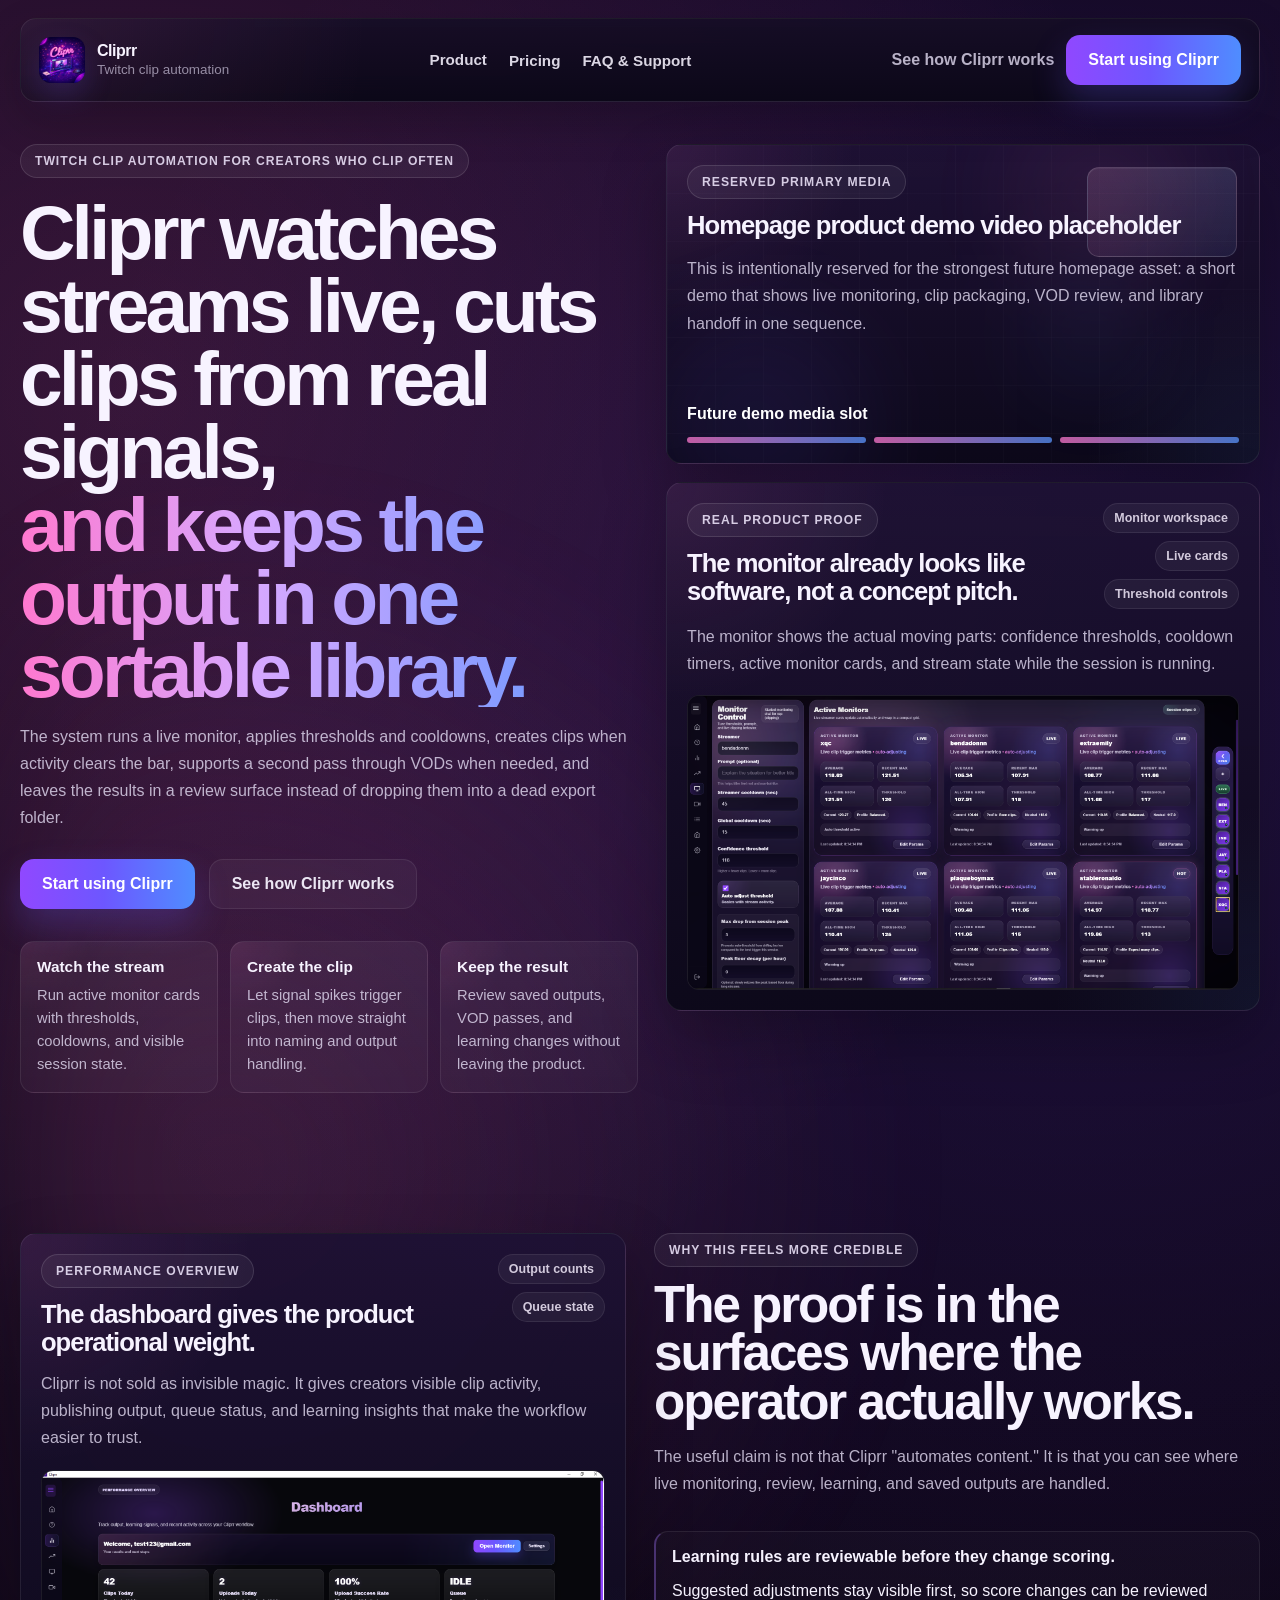
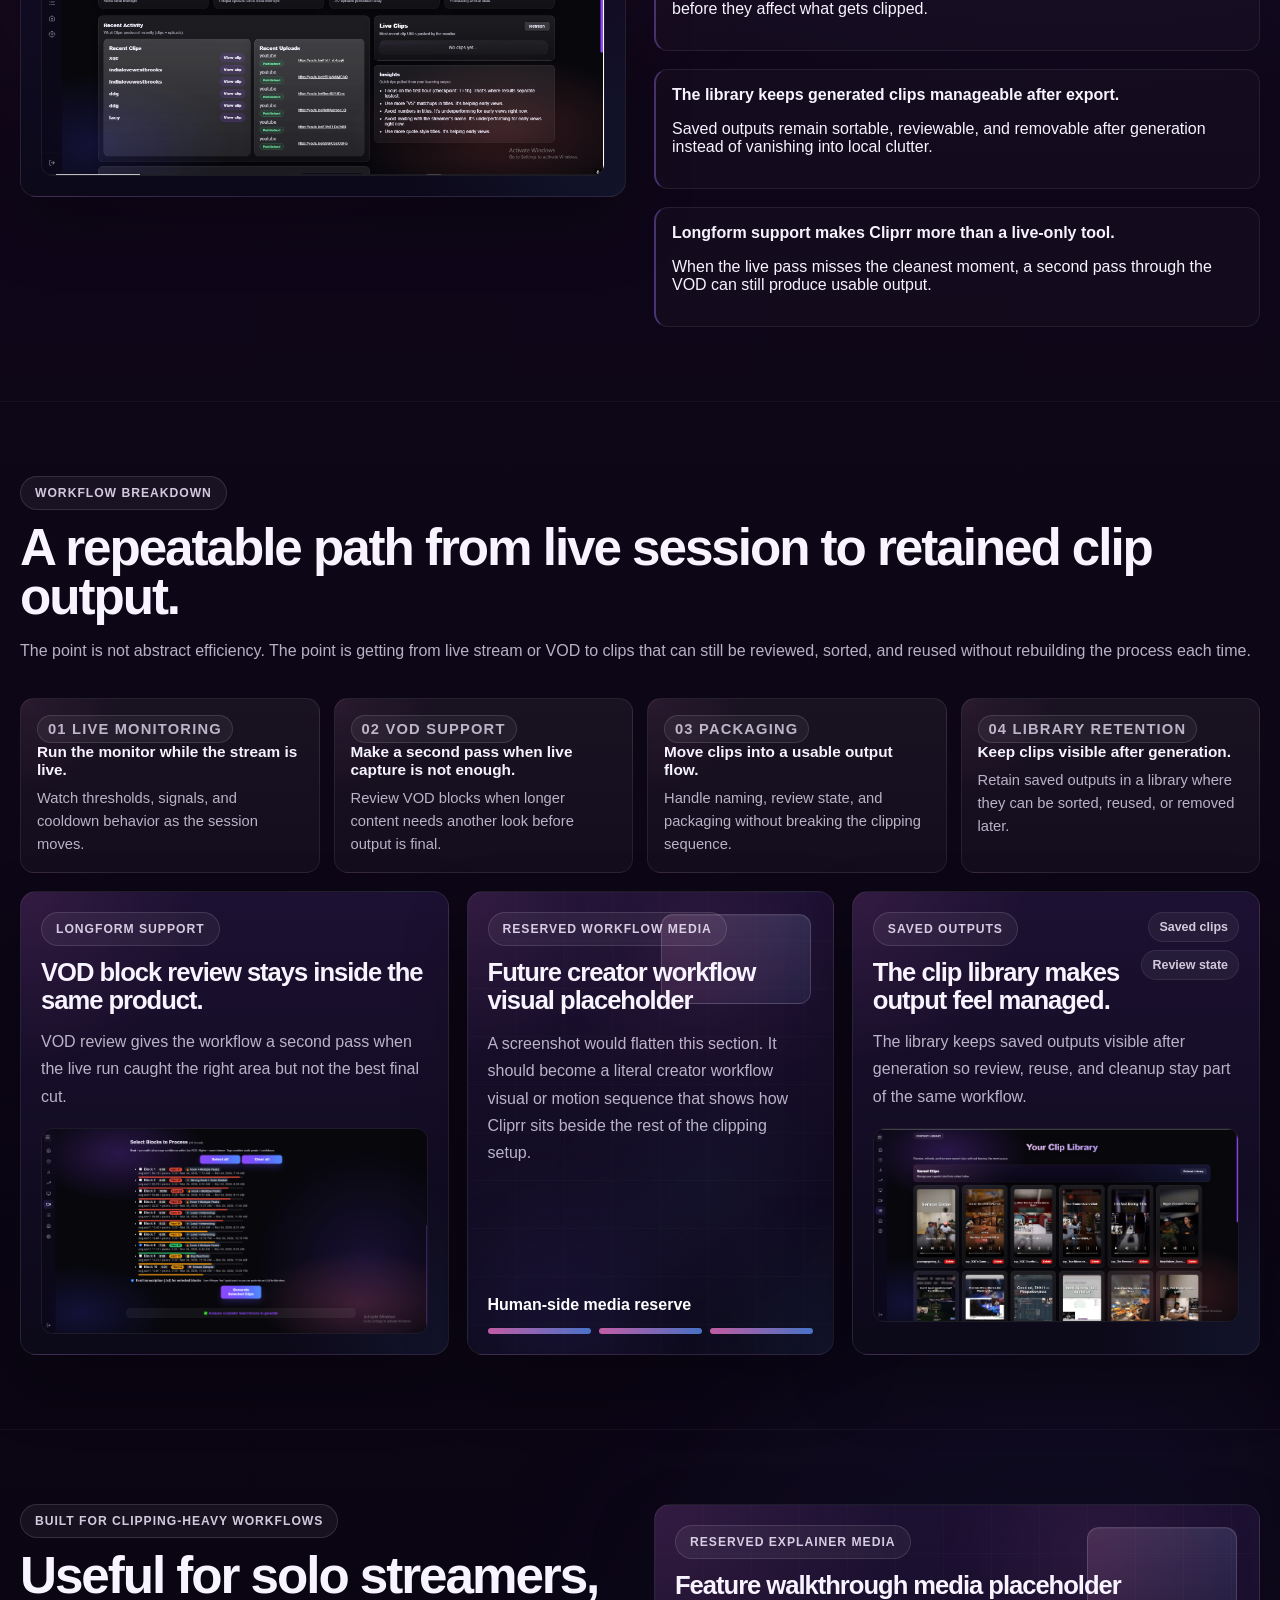
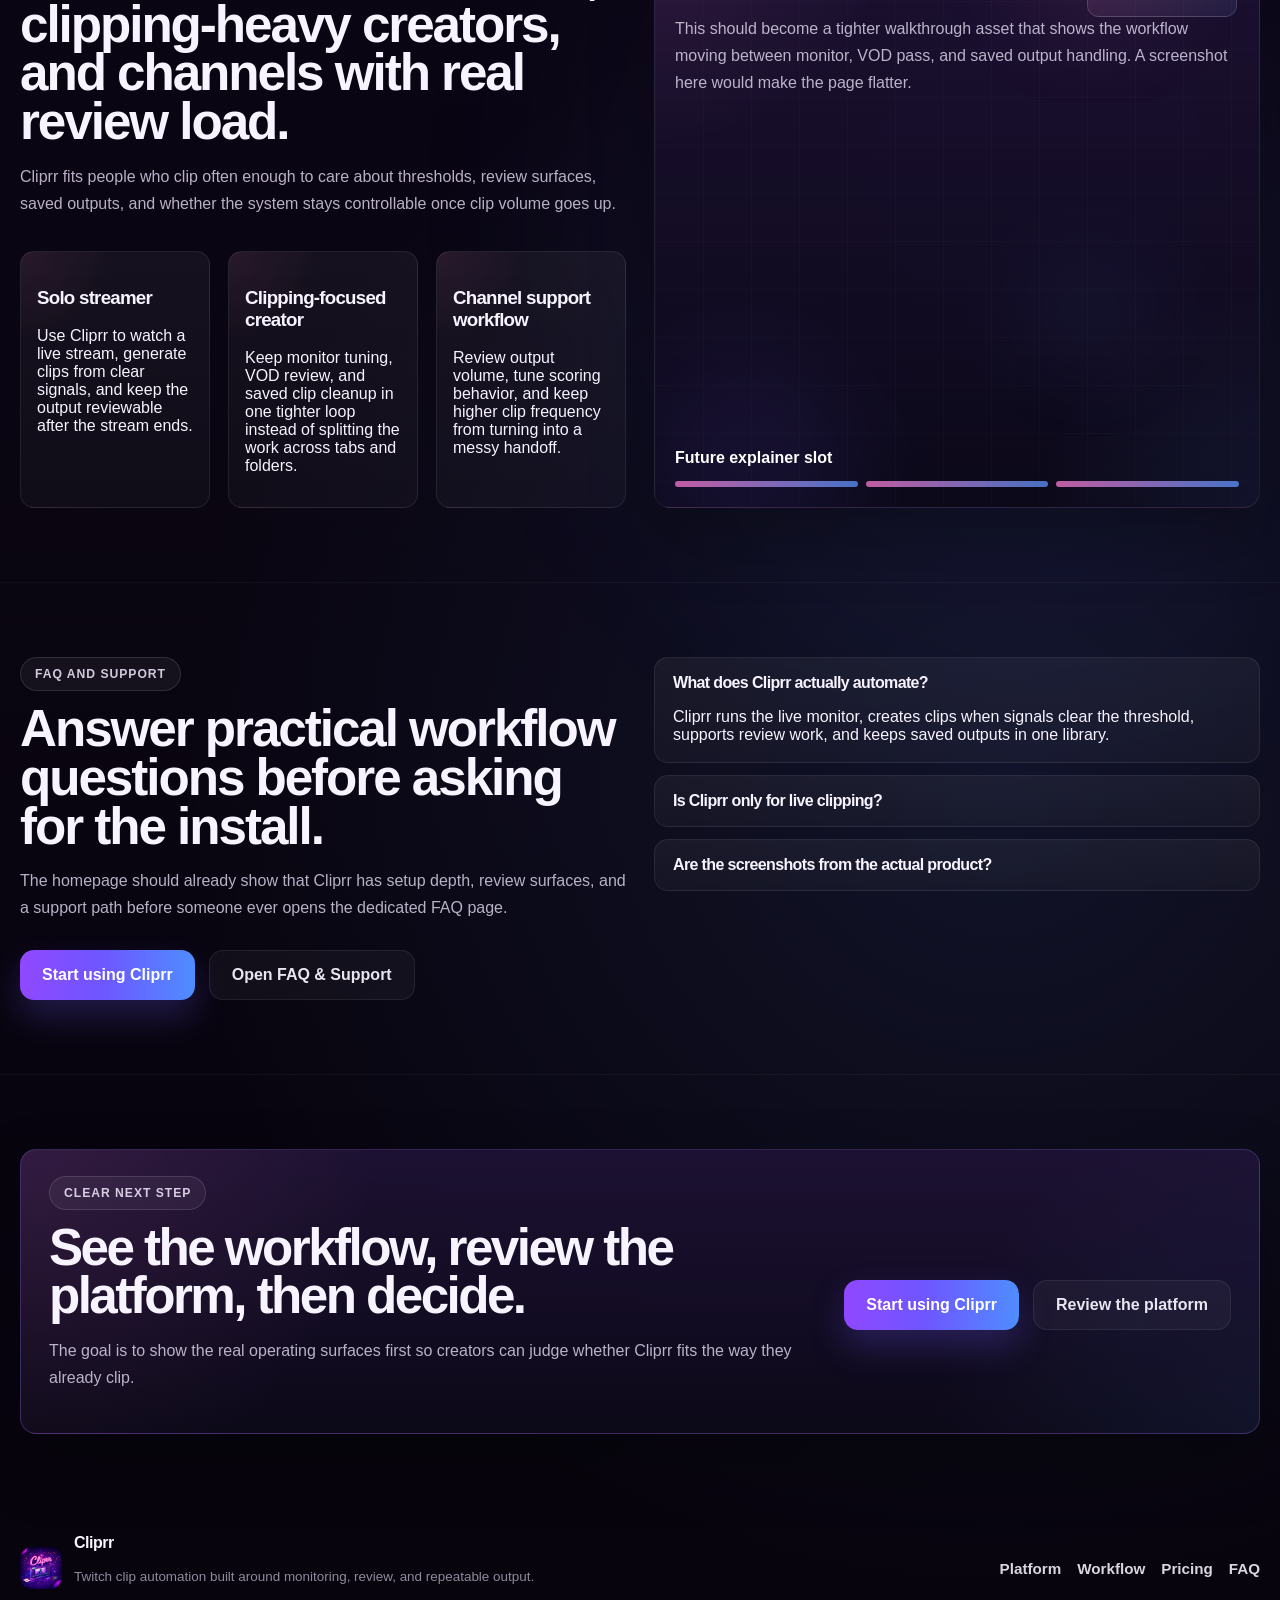
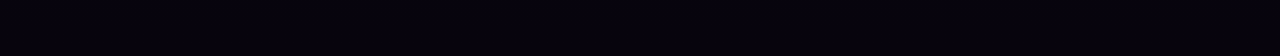
==== index.html @ 5c2ff64c "first commit" ====
<!DOCTYPE html>
<html lang="en">
  <head>
    <meta charset="UTF-8" />
    <meta name="viewport" content="width=device-width, initial-scale=1.0" />
    <meta
      name="description"
      content="Cliprr helps Twitch creators monitor streams, review VODs, package clips faster, and keep output organized from stream to publishable content."
    />
    <title>Cliprr Website | Twitch Clip Automation</title>
    <link rel="stylesheet" href="./assets/styles/site.css" />
  </head>
  <body data-page="home">
    <div class="site-shell">
      <header class="topbar">
        <div class="container topbar-shell">
          <a class="brand-lockup" href="./index.html">
            <img src="./assets/brand/app-icon.jpg" alt="Cliprr icon" />
            <div class="brand-copy">
              <strong>Cliprr</strong>
              <span>Twitch clip automation</span>
            </div>
          </a>

          <nav class="nav-row" aria-label="Primary">
            <div class="nav-group">
              <button class="nav-toggle" type="button">Product</button>
              <div class="nav-menu">
                <a href="./platform.html" data-page-link="platform">Platform</a>
                <a href="./workflow.html" data-page-link="workflow">Workflow</a>
              </div>
            </div>
            <a class="nav-link" href="./pricing.html" data-page-link="pricing">Pricing</a>
            <a class="nav-link" href="./faq.html" data-page-link="faq">FAQ &amp; Support</a>
          </nav>

          <div class="topbar-actions">
            <a class="text-link" href="./workflow.html">See how Cliprr works</a>
            <a class="button" href="./pricing.html">Start using Cliprr</a>
            <button class="mobile-toggle" type="button" data-mobile-toggle aria-expanded="false" aria-label="Open navigation">
              <span></span>
              <span></span>
              <span></span>
            </button>
          </div>
        </div>
        <div class="container mobile-panel" data-mobile-panel>
          <nav aria-label="Mobile">
            <a href="./index.html" data-page-link="home">Home</a>
            <a href="./platform.html" data-page-link="platform">Platform</a>
            <a href="./workflow.html" data-page-link="workflow">Workflow</a>
            <a href="./pricing.html" data-page-link="pricing">Pricing</a>
            <a href="./faq.html" data-page-link="faq">FAQ &amp; Support</a>
          </nav>
        </div>
      </header>

      <main>
        <section class="page-hero">
          <div class="container hero-grid">
            <div class="hero-copy">
              <span class="eyebrow">Twitch clip automation for creators who clip often</span>
              <h1>
                Cliprr watches streams live, cuts clips from real signals,
                <span class="gradient-line">and keeps the output in one sortable library.</span>
              </h1>
              <p>
                The system runs a live monitor, applies thresholds and cooldowns, creates clips when activity clears
                the bar, supports a second pass through VODs when needed, and leaves the results in a review surface
                instead of dropping them into a dead export folder.
              </p>
              <div class="action-row">
                <a class="button" href="./pricing.html">Start using Cliprr</a>
                <a class="button-secondary" href="./workflow.html">See how Cliprr works</a>
              </div>
              <div class="hero-proof">
                <article>
                  <strong>Watch the stream</strong>
                  <span>Run active monitor cards with thresholds, cooldowns, and visible session state.</span>
                </article>
                <article>
                  <strong>Create the clip</strong>
                  <span>Let signal spikes trigger clips, then move straight into naming and output handling.</span>
                </article>
                <article>
                  <strong>Keep the result</strong>
                  <span>Review saved outputs, VOD passes, and learning changes without leaving the product.</span>
                </article>
              </div>
            </div>

            <div class="hero-media-stack">
              <section class="placeholder-panel">
                <div class="placeholder-grid" aria-hidden="true">
                  <span></span>
                  <span></span>
                  <span></span>
                </div>
                <div class="placeholder-copy">
                  <span class="panel-eyebrow">Reserved primary media</span>
                  <h3>Homepage product demo video placeholder</h3>
                  <p>
                    This is intentionally reserved for the strongest future homepage asset: a short demo that shows
                    live monitoring, clip packaging, VOD review, and library handoff in one sequence.
                  </p>
                </div>
                <div class="placeholder-footer">
                  <span class="placeholder-label">Future demo media slot</span>
                  <div class="placeholder-bars">
                    <span></span>
                    <span></span>
                    <span></span>
                  </div>
                </div>
              </section>

              <section class="panel">
                <div class="panel-header">
                  <div>
                    <span class="panel-eyebrow">Real product proof</span>
                    <h3>The monitor already looks like software, not a concept pitch.</h3>
                  </div>
                  <div class="chip-row">
                    <span class="chip">Monitor workspace</span>
                    <span class="chip">Live cards</span>
                    <span class="chip">Threshold controls</span>
                  </div>
                </div>
                <p class="panel-copy">
                  The monitor shows the actual moving parts: confidence thresholds, cooldown timers, active monitor
                  cards, and stream state while the session is running.
                </p>
                <div class="screenshot-frame">
                  <img src="./Screenshots/ShortMonitor.PNG" alt="Cliprr short monitor workspace" />
                </div>
              </section>
            </div>
          </div>
        </section>

        <section class="section">
          <div class="container proof-grid">
            <section class="panel">
              <div class="panel-header">
                <div>
                  <span class="panel-eyebrow">Performance overview</span>
                  <h3>The dashboard gives the product operational weight.</h3>
                </div>
                <div class="chip-row">
                  <span class="chip">Output counts</span>
                  <span class="chip">Queue state</span>
                </div>
              </div>
              <p class="panel-copy">
                Cliprr is not sold as invisible magic. It gives creators visible clip activity, publishing output,
                queue status, and learning insights that make the workflow easier to trust.
              </p>
              <div class="screenshot-frame">
                <img src="./Screenshots/user-dashboard.PNG" alt="Cliprr dashboard" />
              </div>
            </section>

            <div class="proof-stack">
              <div class="section-lead">
                <span class="eyebrow">Why this feels more credible</span>
                <h2>The proof is in the surfaces where the operator actually works.</h2>
                <p>
                  The useful claim is not that Cliprr "automates content." It is that you can see where live
                  monitoring, review, learning, and saved outputs are handled.
                </p>
              </div>
              <article class="proof-note">
                <strong>Learning rules are reviewable before they change scoring.</strong>
                <p>Suggested adjustments stay visible first, so score changes can be reviewed before they affect what gets clipped.</p>
              </article>
              <article class="proof-note">
                <strong>The library keeps generated clips manageable after export.</strong>
                <p>Saved outputs remain sortable, reviewable, and removable after generation instead of vanishing into local clutter.</p>
              </article>
              <article class="proof-note">
                <strong>Longform support makes Cliprr more than a live-only tool.</strong>
                <p>When the live pass misses the cleanest moment, a second pass through the VOD can still produce usable output.</p>
              </article>
            </div>
          </div>
        </section>

        <section class="section">
          <div class="container workflow-board">
            <div class="section-lead">
              <span class="eyebrow">Workflow breakdown</span>
                <h2>A repeatable path from live session to retained clip output.</h2>
              <p>
                The point is not abstract efficiency. The point is getting from live stream or VOD to clips that can
                still be reviewed, sorted, and reused without rebuilding the process each time.
              </p>
            </div>
            <div class="steps-grid">
              <article class="step-card">
                <span class="micro-label">01 Live monitoring</span>
                <strong>Run the monitor while the stream is live.</strong>
                <span>Watch thresholds, signals, and cooldown behavior as the session moves.</span>
              </article>
              <article class="step-card">
                <span class="micro-label">02 VOD support</span>
                <strong>Make a second pass when live capture is not enough.</strong>
                <span>Review VOD blocks when longer content needs another look before output is final.</span>
              </article>
              <article class="step-card">
                <span class="micro-label">03 Packaging</span>
                <strong>Move clips into a usable output flow.</strong>
                <span>Handle naming, review state, and packaging without breaking the clipping sequence.</span>
              </article>
              <article class="step-card">
                <span class="micro-label">04 Library retention</span>
                <strong>Keep clips visible after generation.</strong>
                <span>Retain saved outputs in a library where they can be sorted, reused, or removed later.</span>
              </article>
            </div>
            <div class="showcase-grid">
              <section class="panel">
                <div class="panel-header">
                  <div>
                    <span class="panel-eyebrow">Longform support</span>
                    <h3>VOD block review stays inside the same product.</h3>
                  </div>
                </div>
                <p class="panel-copy">
                  VOD review gives the workflow a second pass when the live run caught the right area but not the best final cut.
                </p>
                <div class="screenshot-frame">
                  <img src="./Screenshots/vodpost.PNG" alt="Cliprr VOD block selection" />
                </div>
              </section>

              <section class="placeholder-panel">
                <div class="placeholder-grid" aria-hidden="true">
                  <span></span>
                  <span></span>
                  <span></span>
                </div>
                <div class="placeholder-copy">
                  <span class="panel-eyebrow">Reserved workflow media</span>
                  <h3>Future creator workflow visual placeholder</h3>
                  <p>
                    A screenshot would flatten this section. It should become a literal creator workflow visual or
                    motion sequence that shows how Cliprr sits beside the rest of the clipping setup.
                  </p>
                </div>
                <div class="placeholder-footer">
                  <span class="placeholder-label">Human-side media reserve</span>
                  <div class="placeholder-bars">
                    <span></span>
                    <span></span>
                    <span></span>
                  </div>
                </div>
              </section>

              <section class="panel">
                <div class="panel-header">
                  <div>
                    <span class="panel-eyebrow">Saved outputs</span>
                    <h3>The clip library makes output feel managed.</h3>
                  </div>
                  <div class="chip-row">
                    <span class="chip">Saved clips</span>
                    <span class="chip">Review state</span>
                  </div>
                </div>
                <p class="panel-copy">
                  The library keeps saved outputs visible after generation so review, reuse, and cleanup stay part of the same workflow.
                </p>
                <div class="screenshot-frame">
                  <img src="./Screenshots/library-view.PNG" alt="Cliprr clip library" />
                </div>
              </section>
            </div>
          </div>
        </section>

        <section class="section">
          <div class="container operator-grid">
            <div class="page-stack">
              <div class="section-lead">
                <span class="eyebrow">Built for clipping-heavy workflows</span>
                <h2>Useful for solo streamers, clipping-heavy creators, and channels with real review load.</h2>
                <p>
                  Cliprr fits people who clip often enough to care about thresholds, review surfaces, saved outputs,
                  and whether the system stays controllable once clip volume goes up.
                </p>
              </div>
              <div class="audience-grid">
                <article class="audience-card">
                  <h3>Solo streamer</h3>
                  <p>Use Cliprr to watch a live stream, generate clips from clear signals, and keep the output reviewable after the stream ends.</p>
                </article>
                <article class="audience-card">
                  <h3>Clipping-focused creator</h3>
                  <p>Keep monitor tuning, VOD review, and saved clip cleanup in one tighter loop instead of splitting the work across tabs and folders.</p>
                </article>
                <article class="audience-card">
                  <h3>Channel support workflow</h3>
                  <p>Review output volume, tune scoring behavior, and keep higher clip frequency from turning into a messy handoff.</p>
                </article>
              </div>
            </div>

            <section class="placeholder-panel tall">
              <div class="placeholder-grid" aria-hidden="true">
                <span></span>
                <span></span>
                <span></span>
              </div>
              <div class="placeholder-copy">
                <span class="panel-eyebrow">Reserved explainer media</span>
                <h3>Feature walkthrough media placeholder</h3>
                <p>
                  This should become a tighter walkthrough asset that shows the workflow moving between monitor,
                  VOD pass, and saved output handling. A screenshot here would make the page flatter.
                </p>
              </div>
              <div class="placeholder-footer">
                <span class="placeholder-label">Future explainer slot</span>
                <div class="placeholder-bars">
                  <span></span>
                  <span></span>
                  <span></span>
                </div>
              </div>
            </section>
          </div>
        </section>

        <section class="section">
          <div class="container faq-grid">
            <div class="faq-copy">
              <div class="section-lead">
                <span class="eyebrow">FAQ and support</span>
                <h2>Answer practical workflow questions before asking for the install.</h2>
                <p>
                  The homepage should already show that Cliprr has setup depth, review surfaces, and a support path
                  before someone ever opens the dedicated FAQ page.
                </p>
              </div>
              <div class="action-row">
                <a class="button" href="./pricing.html">Start using Cliprr</a>
                <a class="button-secondary" href="./faq.html">Open FAQ &amp; Support</a>
              </div>
            </div>
            <div class="faq-list">
              <details class="faq-item" open>
                <summary>What does Cliprr actually automate?</summary>
                <p>Cliprr runs the live monitor, creates clips when signals clear the threshold, supports review work, and keeps saved outputs in one library.</p>
              </details>
              <details class="faq-item">
                <summary>Is Cliprr only for live clipping?</summary>
                <p>No. VOD and local-file review are there when the live pass needs a second look.</p>
              </details>
              <details class="faq-item">
                <summary>Are the screenshots from the actual product?</summary>
                <p>Yes. The screenshots on this site are real Cliprr product views used only where they help prove the workflow.</p>
              </details>
            </div>
          </div>
        </section>

        <section class="section">
          <div class="container">
            <section class="cta-banner">
              <div>
                <span class="eyebrow">Clear next step</span>
                <h2>See the workflow, review the platform, then decide.</h2>
                <p>
                  The goal is to show the real operating surfaces first so creators can judge whether Cliprr fits the way they already clip.
                </p>
              </div>
              <div class="action-row">
                <a class="button" href="./pricing.html">Start using Cliprr</a>
                <a class="button-secondary" href="./platform.html">Review the platform</a>
              </div>
            </section>
          </div>
        </section>
      </main>

      <footer class="footer">
        <div class="container footer-shell">
          <div class="footer-brand">
            <img src="./assets/brand/app-icon.jpg" alt="Cliprr icon" />
            <div>
              <strong>Cliprr</strong>
              <p class="footer-note">Twitch clip automation built around monitoring, review, and repeatable output.</p>
            </div>
          </div>
          <div class="footer-links">
            <a href="./platform.html">Platform</a>
            <a href="./workflow.html">Workflow</a>
            <a href="./pricing.html">Pricing</a>
            <a href="./faq.html">FAQ</a>
          </div>
        </div>
      </footer>
    </div>

    <script src="./assets/scripts/site.js"></script>
  </body>
</html>
---- assets/styles/site.css ----
:root {
  --bg-base: #08050f;
  --bg-deep: #10081d;
  --bg-panel: rgba(24, 15, 41, 0.9);
  --bg-panel-strong: rgba(32, 20, 55, 0.96);
  --text-main: #f7f3ff;
  --text-muted: rgba(227, 220, 243, 0.8);
  --text-soft: rgba(227, 220, 243, 0.62);
  --line-soft: rgba(255, 255, 255, 0.08);
  --line-strong: rgba(164, 118, 255, 0.26);
  --pink: #ff78cf;
  --violet: #8d73ff;
  --blue: #5a95ff;
  --success: #67e2a3;
  --shadow-soft: 0 18px 44px rgba(0, 0, 0, 0.2);
  --shadow-deep: 0 28px 64px rgba(0, 0, 0, 0.28);
  --radius-sm: 10px;
  --radius-md: 14px;
  --radius-lg: 16px;
  --site-width: 1400px;
}

* {
  box-sizing: border-box;
}

html {
  scroll-behavior: smooth;
}

body {
  margin: 0;
  min-width: 320px;
  color: var(--text-main);
  font-family: "Poppins", "Segoe UI", sans-serif;
  background:
    radial-gradient(circle at 10% 8%, rgba(255, 96, 201, 0.16), transparent 22%),
    radial-gradient(circle at 84% 14%, rgba(118, 69, 255, 0.16), transparent 24%),
    radial-gradient(circle at 78% 82%, rgba(90, 149, 255, 0.1), transparent 20%),
    linear-gradient(180deg, #12081f 0%, #07040d 100%);
}

img {
  max-width: 100%;
  display: block;
}

a {
  color: inherit;
}

.site-shell {
  position: relative;
  overflow: hidden;
}

.site-shell::before {
  content: "";
  position: fixed;
  inset: 0;
  pointer-events: none;
  opacity: 0.14;
  background-image:
    linear-gradient(rgba(255, 255, 255, 0.05) 1px, transparent 1px),
    linear-gradient(90deg, rgba(255, 255, 255, 0.05) 1px, transparent 1px);
  background-size: 72px 72px;
  mask-image: radial-gradient(circle at center, black 34%, transparent 88%);
  -webkit-mask-image: radial-gradient(circle at center, black 34%, transparent 88%);
}

.site-shell::after {
  content: "";
  position: absolute;
  inset: 0;
  pointer-events: none;
  background:
    radial-gradient(circle at 18% 24%, rgba(255, 118, 205, 0.2), transparent 18%),
    radial-gradient(circle at 84% 70%, rgba(96, 122, 255, 0.14), transparent 18%);
  filter: blur(80px);
  opacity: 0.8;
}

.container {
  width: min(var(--site-width), calc(100% - 40px));
  margin: 0 auto;
}

.topbar {
  position: sticky;
  top: 0;
  z-index: 20;
  padding-top: 18px;
}

.topbar-shell {
  display: grid;
  grid-template-columns: auto 1fr auto;
  gap: 24px;
  align-items: center;
  padding: 16px 18px;
  border: 1px solid var(--line-soft);
  border-radius: var(--radius-lg);
  background:
    radial-gradient(circle at 0% 0%, rgba(255, 118, 205, 0.1), transparent 28%),
    linear-gradient(180deg, rgba(22, 14, 38, 0.94), rgba(11, 8, 23, 0.96));
  box-shadow: var(--shadow-soft);
  backdrop-filter: blur(14px);
}

.brand-lockup {
  display: inline-flex;
  align-items: center;
  gap: 12px;
  text-decoration: none;
}

.brand-lockup img {
  width: 46px;
  height: 46px;
  border-radius: 12px;
  object-fit: cover;
  box-shadow: 0 12px 28px rgba(100, 75, 217, 0.24);
}

.brand-copy strong,
.footer-brand strong {
  display: block;
  font-size: 1rem;
  letter-spacing: -0.03em;
}

.brand-copy span,
.footer-brand p {
  color: var(--text-soft);
  font-size: 0.84rem;
}

.nav-row {
  display: flex;
  align-items: center;
  justify-content: center;
  gap: 22px;
}

.nav-link,
.nav-toggle,
.footer-links a {
  color: rgba(247, 243, 255, 0.88);
  text-decoration: none;
  font-weight: 600;
  font-size: 0.95rem;
}

.nav-link[aria-current="page"] {
  color: #fff;
}

.nav-group {
  position: relative;
}

.nav-toggle {
  border: 0;
  background: transparent;
  cursor: pointer;
  padding: 0;
  font-family: inherit;
}

.nav-menu {
  position: absolute;
  top: calc(100% + 12px);
  left: 0;
  min-width: 192px;
  padding: 10px;
  display: grid;
  gap: 4px;
  border: 1px solid var(--line-soft);
  border-radius: var(--radius-md);
  background: rgba(15, 11, 28, 0.98);
  box-shadow: var(--shadow-soft);
  opacity: 0;
  pointer-events: none;
  transform: translateY(8px);
  transition: opacity 160ms ease, transform 160ms ease;
}

.nav-group:hover .nav-menu,
.nav-group:focus-within .nav-menu {
  opacity: 1;
  pointer-events: auto;
  transform: translateY(0);
}

.nav-menu a {
  padding: 10px 12px;
  border-radius: var(--radius-sm);
  text-decoration: none;
}

.nav-menu a:hover,
.nav-menu a[aria-current="page"] {
  background: rgba(255, 255, 255, 0.06);
}

.topbar-actions {
  display: flex;
  align-items: center;
  gap: 12px;
}

.button,
.button-secondary,
.text-link {
  display: inline-flex;
  align-items: center;
  justify-content: center;
  min-height: 50px;
  padding: 0 22px;
  border-radius: var(--radius-md);
  font-weight: 800;
  text-decoration: none;
  transition: transform 160ms ease, border-color 160ms ease, background 160ms ease;
}

.button:hover,
.button-secondary:hover,
.text-link:hover {
  transform: translateY(-1px);
}

.button {
  color: #fff;
  background: linear-gradient(90deg, #9048ff 0%, #6d57ff 48%, #4f8dff 100%);
  box-shadow: 0 16px 34px rgba(102, 84, 231, 0.28);
}

.button-secondary {
  color: rgba(247, 243, 255, 0.94);
  border: 1px solid var(--line-soft);
  background: rgba(255, 255, 255, 0.04);
}

.text-link {
  min-height: auto;
  padding: 0;
  color: var(--text-muted);
}

.mobile-toggle {
  display: none;
  width: 44px;
  height: 44px;
  padding: 0;
  border: 1px solid var(--line-soft);
  border-radius: 12px;
  background: rgba(255, 255, 255, 0.04);
}

.mobile-toggle span {
  display: block;
  width: 16px;
  height: 2px;
  margin: 3px auto;
  background: #fff;
}

.mobile-panel {
  display: none;
}

.page-hero,
.section {
  position: relative;
  z-index: 1;
}

.page-hero {
  padding: 42px 0 66px;
}

.hero-grid {
  display: grid;
  grid-template-columns: minmax(0, 1.02fr) minmax(0, 0.98fr);
  gap: 28px;
  align-items: start;
}

.eyebrow,
.panel-eyebrow,
.micro-label {
  display: inline-flex;
  align-items: center;
  min-height: 34px;
  padding: 0 14px;
  border: 1px solid rgba(255, 255, 255, 0.12);
  border-radius: 999px;
  color: rgba(242, 233, 255, 0.86);
  background: rgba(255, 255, 255, 0.05);
  font-size: 0.76rem;
  font-weight: 800;
  letter-spacing: 0.08em;
  text-transform: uppercase;
}

.hero-copy h1,
.section-lead h2,
.page-intro h1,
.cta-banner h2 {
  margin: 0;
  line-height: 0.95;
  letter-spacing: -0.05em;
  font-weight: 900;
}

.hero-copy h1 {
  margin-top: 18px;
  font-size: clamp(3.3rem, 6vw, 6rem);
  max-width: 760px;
}

.page-intro h1 {
  margin-top: 14px;
  font-size: clamp(2.5rem, 4.8vw, 4.5rem);
}

.gradient-line {
  display: block;
  background: linear-gradient(90deg, var(--pink), #d7a8ff 38%, var(--blue));
  -webkit-background-clip: text;
  color: transparent;
}

.hero-copy p,
.page-intro p,
.section-lead p,
.panel-copy,
.placeholder-copy p,
.proof-copy p,
.plan-card p,
.faq-copy p,
.support-card p,
.workflow-card p,
.step-card p,
.cta-banner p,
.footer-note {
  color: var(--text-muted);
  font-size: 1rem;
  line-height: 1.7;
}

.action-row {
  display: flex;
  flex-wrap: wrap;
  gap: 14px;
  margin-top: 28px;
}

.hero-proof {
  display: grid;
  grid-template-columns: repeat(3, minmax(0, 1fr));
  gap: 12px;
  margin-top: 32px;
}

.hero-proof article,
.step-card,
.support-card,
.audience-card,
.proof-note,
.workflow-card {
  padding: 16px;
  border: 1px solid var(--line-soft);
  border-radius: var(--radius-md);
  background:
    radial-gradient(circle at 0% 0%, rgba(255, 118, 205, 0.08), transparent 28%),
    linear-gradient(180deg, rgba(255, 255, 255, 0.05), rgba(255, 255, 255, 0.03));
}

.hero-proof strong,
.step-card strong,
.support-card strong,
.audience-card strong,
.workflow-card strong {
  display: block;
  margin-bottom: 8px;
  font-size: 0.96rem;
}

.hero-proof span,
.step-card span {
  color: var(--text-muted);
  font-size: 0.92rem;
  line-height: 1.55;
}

.hero-media-stack,
.proof-stack,
.workflow-board,
.page-stack,
.faq-grid,
.support-grid {
  display: grid;
  gap: 18px;
}

.panel,
.placeholder-panel,
.cta-banner {
  position: relative;
  overflow: hidden;
  border: 1px solid var(--line-soft);
  border-radius: var(--radius-lg);
  background:
    radial-gradient(circle at 0% 0%, rgba(255, 118, 205, 0.1), transparent 28%),
    radial-gradient(circle at 100% 100%, rgba(90, 149, 255, 0.08), transparent 26%),
    linear-gradient(180deg, rgba(30, 18, 52, 0.94), rgba(12, 9, 25, 0.96));
  box-shadow: var(--shadow-deep);
}

.panel {
  padding: 20px;
}

.panel-header {
  display: flex;
  align-items: start;
  justify-content: space-between;
  gap: 12px;
}

.panel h3,
.placeholder-copy h3,
.plan-card h3,
.faq-item summary,
.support-card h3,
.audience-card h3,
.section-lead h2 {
  letter-spacing: -0.04em;
}

.panel h3,
.placeholder-copy h3,
.plan-card h3 {
  margin: 12px 0 0;
  font-size: clamp(1.2rem, 2vw, 1.75rem);
  line-height: 1.1;
}

.panel-copy {
  margin: 14px 0 18px;
}

.chip-row {
  display: flex;
  flex-wrap: wrap;
  gap: 8px;
  justify-content: flex-end;
}

.chip {
  display: inline-flex;
  align-items: center;
  min-height: 30px;
  padding: 0 10px;
  border: 1px solid rgba(255, 255, 255, 0.08);
  border-radius: 999px;
  background: rgba(255, 255, 255, 0.05);
  color: rgba(243, 235, 252, 0.84);
  font-size: 0.78rem;
  font-weight: 700;
}

.screenshot-frame {
  overflow: hidden;
  border: 1px solid rgba(255, 255, 255, 0.08);
  border-radius: 12px;
  background: #0b0816;
}

.placeholder-panel {
  min-height: 320px;
  padding: 20px;
  display: flex;
  flex-direction: column;
  justify-content: space-between;
  gap: 24px;
}

.placeholder-panel.tall {
  min-height: 100%;
}

.placeholder-panel::after {
  content: "";
  position: absolute;
  top: 22px;
  right: 22px;
  width: 148px;
  height: 88px;
  border: 1px solid rgba(255, 255, 255, 0.14);
  border-radius: 12px;
  background:
    linear-gradient(180deg, rgba(255, 255, 255, 0.08), rgba(255, 255, 255, 0.02)),
    linear-gradient(90deg, rgba(255, 120, 207, 0.08), rgba(90, 149, 255, 0.08));
  box-shadow: inset 0 1px 0 rgba(255, 255, 255, 0.05);
}

.placeholder-grid {
  position: absolute;
  inset: 0;
  opacity: 0.42;
  background:
    linear-gradient(rgba(255, 255, 255, 0.045) 1px, transparent 1px),
    linear-gradient(90deg, rgba(255, 255, 255, 0.045) 1px, transparent 1px);
  background-size: 48px 48px;
}

.placeholder-grid span {
  position: absolute;
  border-radius: 999px;
  filter: blur(50px);
}

.placeholder-grid span:nth-child(1) {
  width: 180px;
  height: 180px;
  top: -40px;
  right: 12%;
  background: rgba(255, 118, 205, 0.18);
}

.placeholder-grid span:nth-child(2) {
  width: 220px;
  height: 220px;
  bottom: -70px;
  left: -20px;
  background: rgba(114, 92, 255, 0.22);
}

.placeholder-grid span:nth-child(3) {
  width: 120px;
  height: 120px;
  bottom: 22%;
  right: 18%;
  background: rgba(90, 149, 255, 0.18);
}

.placeholder-copy,
.placeholder-footer {
  position: relative;
  z-index: 1;
}

.placeholder-label {
  color: #fff;
  font-weight: 700;
}

.placeholder-bars {
  display: flex;
  gap: 8px;
  margin-top: 14px;
}

.placeholder-bars span {
  flex: 1;
  height: 6px;
  border-radius: 999px;
  background: linear-gradient(90deg, rgba(255, 120, 207, 0.74), rgba(90, 149, 255, 0.74));
}

.section {
  padding: 74px 0;
}

.section + .section {
  border-top: 1px solid rgba(255, 255, 255, 0.04);
}

.split-grid,
.proof-grid,
.faq-grid,
.support-grid,
.platform-grid,
.operator-grid,
.page-intro,
.page-summary {
  display: grid;
  grid-template-columns: repeat(2, minmax(0, 1fr));
  gap: 28px;
  align-items: start;
}

.section-lead h2 {
  margin-top: 14px;
  font-size: clamp(2rem, 4vw, 3.4rem);
}

.proof-list {
  display: grid;
  gap: 14px;
}

.proof-note {
  border-left: 2px solid rgba(164, 118, 255, 0.38);
  background: rgba(255, 255, 255, 0.025);
}

.proof-note strong {
  display: block;
  margin-bottom: 8px;
}

.steps-grid {
  display: grid;
  grid-template-columns: repeat(4, minmax(0, 1fr));
  gap: 14px;
}

.pipeline-chain {
  display: grid;
  grid-template-columns: repeat(9, minmax(0, 1fr));
  gap: 12px;
  align-items: center;
}

.pipeline-stage {
  min-height: 164px;
  padding: 18px;
  border: 1px solid var(--line-soft);
  border-radius: var(--radius-md);
  background:
    radial-gradient(circle at 0% 0%, rgba(255, 118, 205, 0.08), transparent 28%),
    linear-gradient(180deg, rgba(255, 255, 255, 0.05), rgba(255, 255, 255, 0.03));
}

.pipeline-stage strong {
  display: block;
  margin: 10px 0 8px;
  font-size: 1rem;
}

.pipeline-stage p {
  margin: 0;
  color: var(--text-muted);
  line-height: 1.55;
}

.pipeline-arrow {
  position: relative;
  height: 2px;
  background: linear-gradient(90deg, rgba(255, 120, 207, 0.6), rgba(90, 149, 255, 0.8));
}

.pipeline-arrow::after {
  content: "";
  position: absolute;
  right: -2px;
  top: -4px;
  width: 10px;
  height: 10px;
  border-top: 2px solid rgba(90, 149, 255, 0.9);
  border-right: 2px solid rgba(90, 149, 255, 0.9);
  transform: rotate(45deg);
}

.micro-label {
  min-height: 28px;
  padding: 0 10px;
  font-size: 0.72rem;
}

.showcase-grid {
  display: grid;
  grid-template-columns: 1.05fr 0.9fr 1fr;
  gap: 18px;
}

.audience-grid,
.workflow-columns,
.plans-grid {
  display: grid;
  gap: 18px;
}

.workflow-columns {
  grid-template-columns: minmax(0, 1.14fr) repeat(2, minmax(0, 0.86fr));
}

.audience-grid {
  grid-template-columns: repeat(3, minmax(0, 1fr));
}

.plan-card {
  display: grid;
  gap: 18px;
  padding: 22px;
  border: 1px solid var(--line-soft);
  border-radius: var(--radius-lg);
  background:
    radial-gradient(circle at 0% 0%, rgba(255, 118, 205, 0.08), transparent 28%),
    linear-gradient(180deg, rgba(29, 18, 52, 0.92), rgba(12, 10, 24, 0.95));
  box-shadow: var(--shadow-soft);
}

.plan-card.featured {
  border-color: var(--line-strong);
  background:
    radial-gradient(circle at 0% 0%, rgba(255, 118, 205, 0.14), transparent 28%),
    radial-gradient(circle at 100% 100%, rgba(90, 149, 255, 0.1), transparent 24%),
    linear-gradient(180deg, rgba(34, 21, 60, 0.96), rgba(14, 10, 29, 0.96));
  transform: translateY(-18px);
}

.plan-card.side-plan {
  background:
    radial-gradient(circle at 0% 0%, rgba(255, 118, 205, 0.05), transparent 26%),
    linear-gradient(180deg, rgba(25, 17, 45, 0.9), rgba(11, 9, 23, 0.94));
}

.plans-grid .plan-card:first-child {
  margin-top: 24px;
}

.plans-grid .plan-card:last-child {
  margin-top: 44px;
}

.plan-kicker {
  display: block;
  margin-top: -4px;
  color: var(--text-soft);
  font-size: 0.9rem;
  line-height: 1.5;
}

.plan-operator-note {
  padding: 12px 14px;
  border-radius: 12px;
  border: 1px solid rgba(255, 255, 255, 0.08);
  background: rgba(255, 255, 255, 0.04);
  color: var(--text-muted);
  font-size: 0.92rem;
  line-height: 1.55;
}

.plan-list {
  margin: 0;
  padding: 0;
  list-style: none;
  display: grid;
  gap: 10px;
}

.plan-list li {
  position: relative;
  padding-left: 18px;
  color: var(--text-muted);
  line-height: 1.6;
}

.plan-list li::before {
  content: "";
  position: absolute;
  left: 0;
  top: 11px;
  width: 8px;
  height: 8px;
  border-radius: 999px;
  background: linear-gradient(180deg, var(--pink), var(--blue));
}

.faq-list {
  display: grid;
  gap: 12px;
}

.faq-item {
  border: 1px solid var(--line-soft);
  border-radius: var(--radius-md);
  background: linear-gradient(180deg, rgba(255, 255, 255, 0.05), rgba(255, 255, 255, 0.03));
  overflow: hidden;
}

.faq-item summary {
  padding: 16px 18px;
  cursor: pointer;
  font-weight: 700;
  list-style: none;
}

.faq-item summary::-webkit-details-marker {
  display: none;
}

.faq-item p {
  margin: 0;
  padding: 0 18px 18px;
}

.cta-banner {
  display: grid;
  grid-template-columns: minmax(0, 1fr) auto;
  gap: 24px;
  align-items: center;
  padding: 26px 28px;
  border-color: var(--line-strong);
}

.cta-banner h2 {
  margin-top: 14px;
  font-size: clamp(2rem, 4vw, 3.4rem);
}

.footer {
  padding: 26px 0 54px;
}

.footer-shell {
  display: flex;
  align-items: center;
  justify-content: space-between;
  gap: 18px;
}

.footer-brand {
  display: inline-flex;
  align-items: center;
  gap: 12px;
}

.footer-brand img {
  width: 42px;
  height: 42px;
  border-radius: 12px;
}

.footer-links {
  display: flex;
  flex-wrap: wrap;
  gap: 16px;
}

.brand-banner-frame {
  overflow: hidden;
  border-radius: 12px;
  border: 1px solid rgba(255, 255, 255, 0.08);
}

@media (max-width: 1200px) {
  .container {
    width: min(var(--site-width), calc(100% - 28px));
  }

  .hero-grid,
  .split-grid,
  .proof-grid,
  .faq-grid,
  .support-grid,
  .platform-grid,
  .operator-grid,
  .page-intro,
  .page-summary,
  .cta-banner {
    grid-template-columns: 1fr;
  }

  .hero-proof,
  .steps-grid,
  .pipeline-chain,
  .showcase-grid,
  .workflow-columns,
  .audience-grid,
  .plans-grid {
    grid-template-columns: 1fr 1fr;
  }

  .pipeline-arrow {
    display: none;
  }

  .plan-card.featured,
  .plans-grid .plan-card:first-child,
  .plans-grid .plan-card:last-child {
    margin-top: 0;
    transform: none;
  }
}

@media (max-width: 920px) {
  .topbar-shell {
    grid-template-columns: auto auto;
    justify-content: space-between;
  }

  .nav-row,
  .topbar-actions .button,
  .topbar-actions .text-link {
    display: none;
  }

  .mobile-toggle {
    display: inline-block;
  }

  .mobile-panel.is-open {
    display: block;
    margin-top: 14px;
    padding: 16px;
    border: 1px solid var(--line-soft);
    border-radius: var(--radius-lg);
    background: rgba(12, 9, 23, 0.95);
    box-shadow: var(--shadow-soft);
  }

  .mobile-panel nav {
    display: grid;
    gap: 8px;
  }

  .mobile-panel a {
    padding: 10px 0;
    text-decoration: none;
    font-weight: 600;
  }

  .page-hero {
    padding: 34px 0 58px;
  }

  .section {
    padding: 62px 0;
  }

  .hero-proof,
  .steps-grid,
  .pipeline-chain,
  .showcase-grid,
  .workflow-columns,
  .audience-grid,
  .plans-grid {
    grid-template-columns: 1fr;
  }

  .action-row {
    justify-content: flex-start;
  }

  .button,
  .button-secondary {
    width: 100%;
  }

  .footer-shell {
    flex-direction: column;
    align-items: flex-start;
  }
}

@media (max-width: 640px) {
  .container {
    width: calc(100% - 18px);
  }

  .topbar {
    padding-top: 12px;
  }

  .topbar-shell,
  .panel,
  .placeholder-panel,
  .plan-card,
  .cta-banner {
    padding: 16px;
  }

  .hero-copy h1 {
    font-size: clamp(2.5rem, 14vw, 4rem);
  }

  .page-intro h1,
  .section-lead h2,
  .cta-banner h2 {
    font-size: clamp(1.8rem, 9vw, 2.8rem);
  }
}
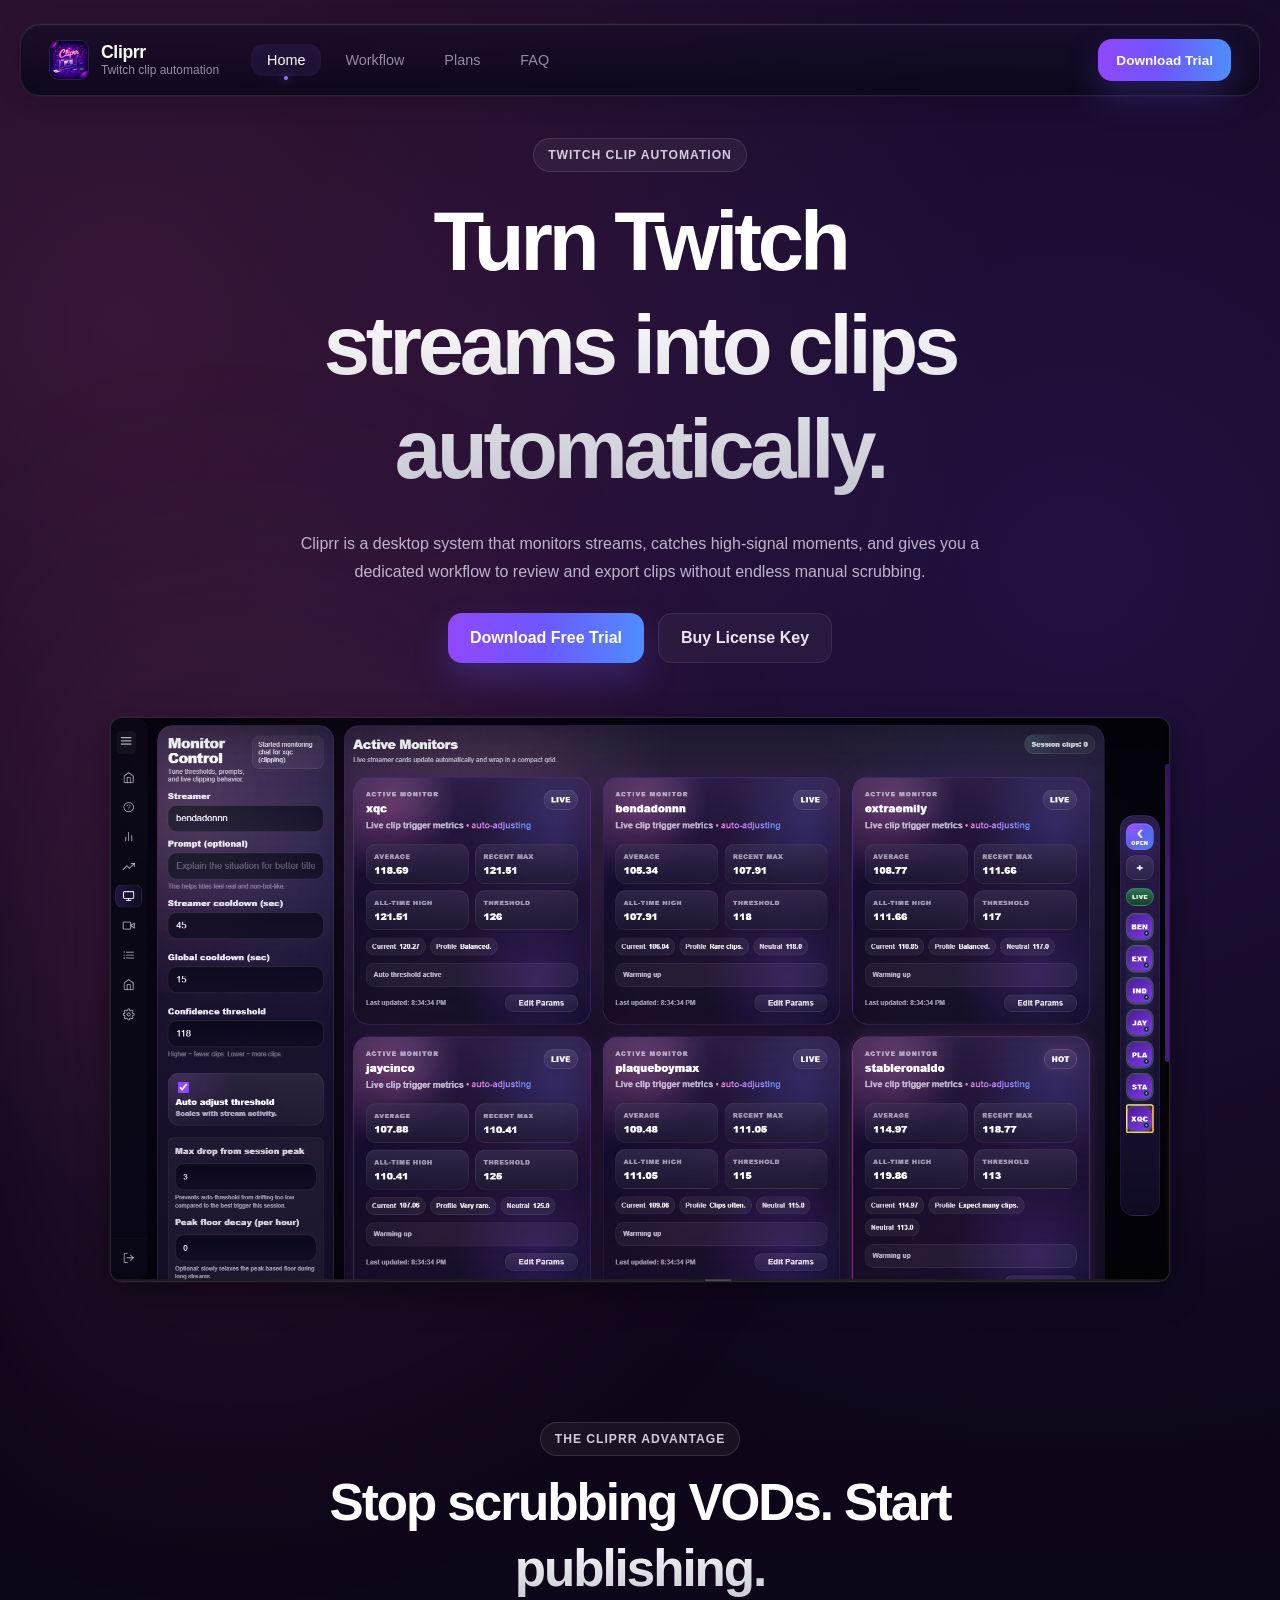
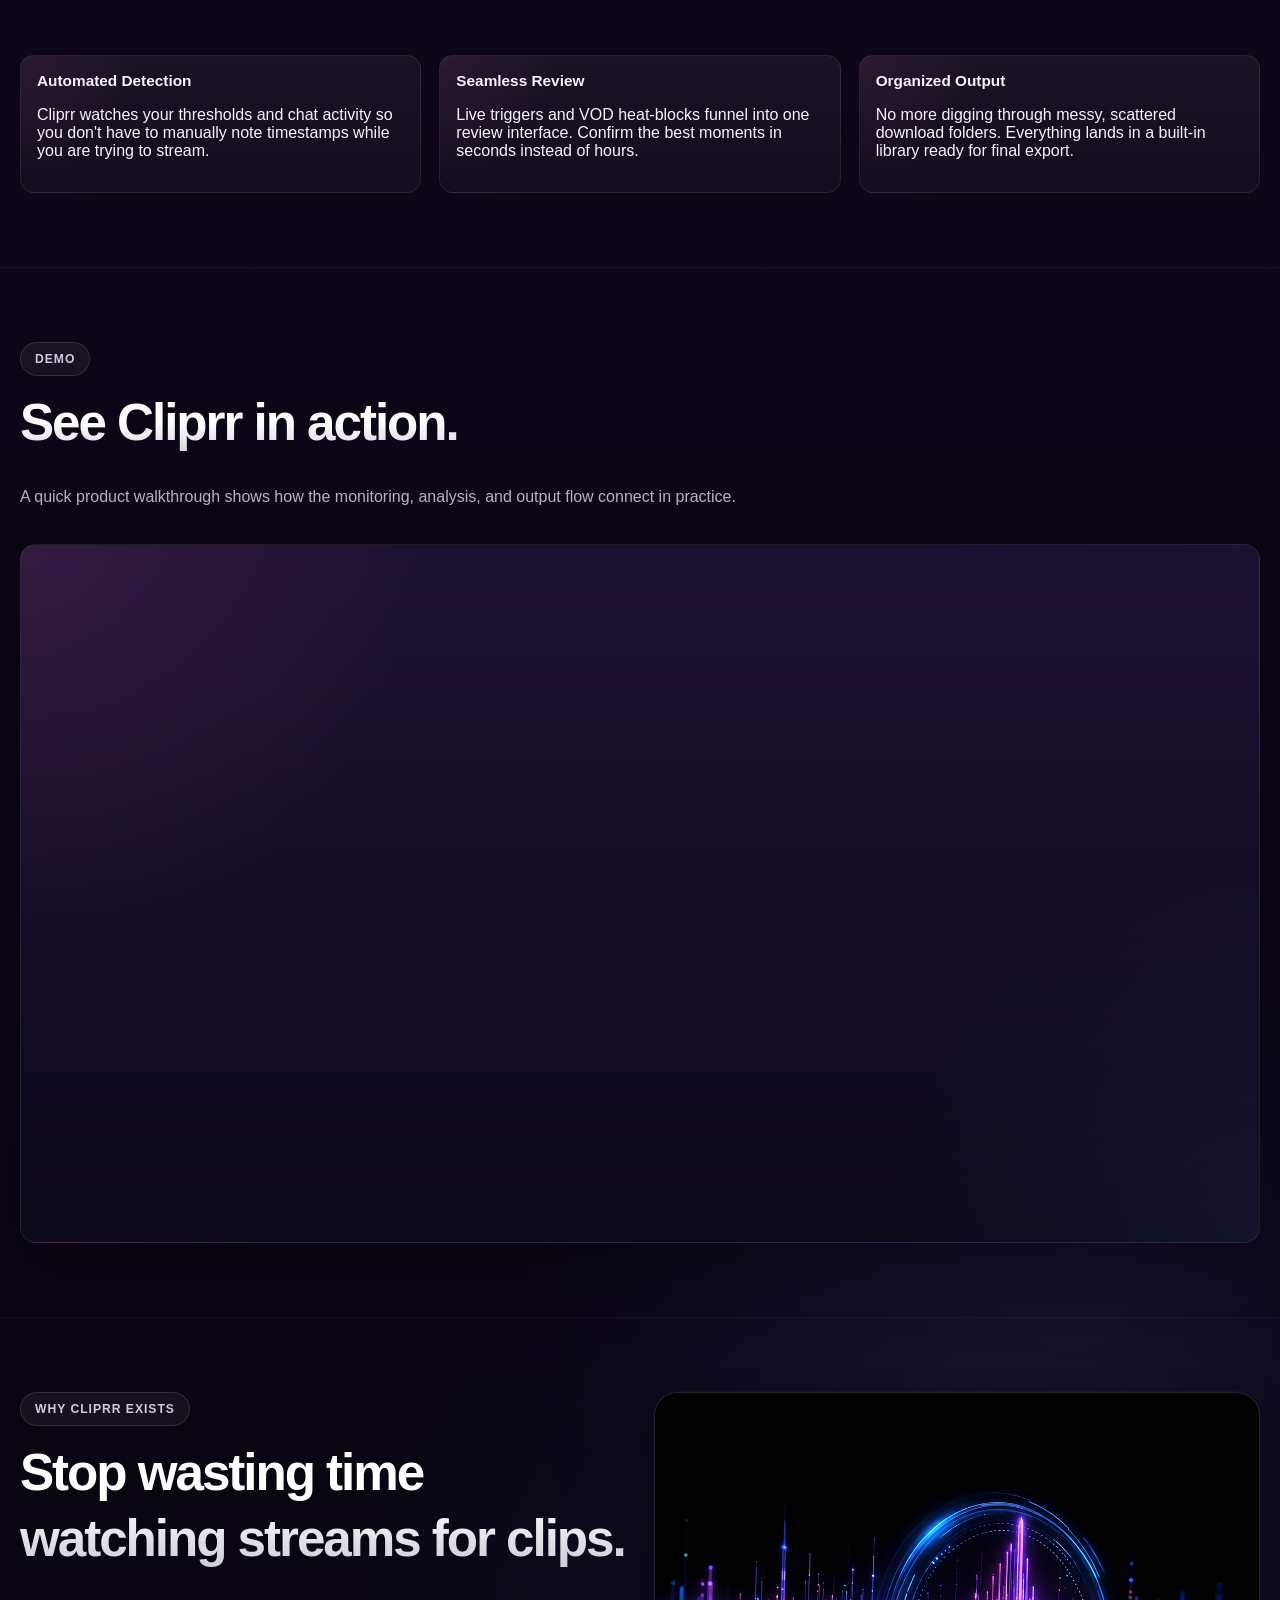
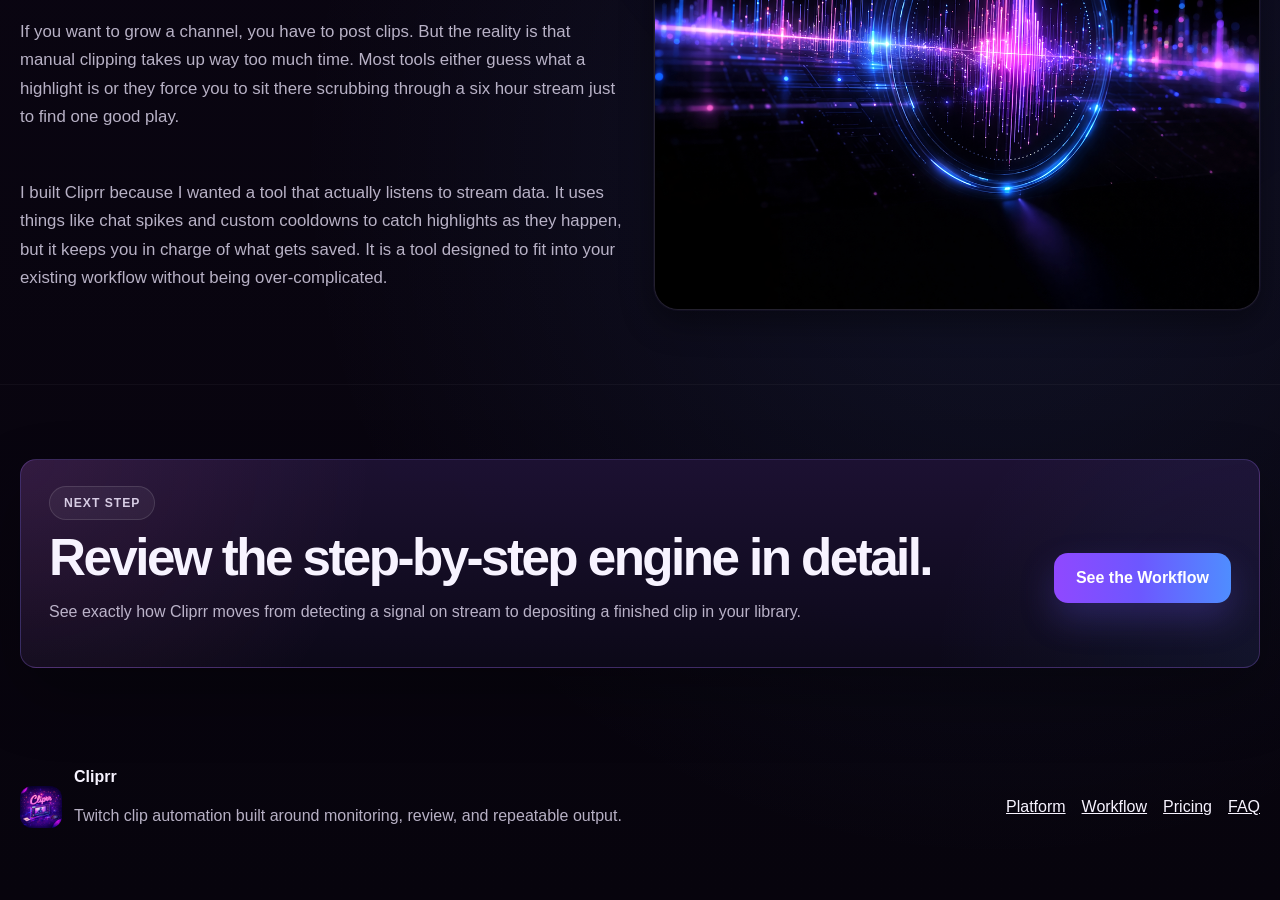
==== commit edcde6a6: "phase 1 complete" ====
--- a/index.html
+++ b/index.html
@@ -13,371 +13,132 @@
   <body data-page="home">
     <div class="site-shell">
       <header class="topbar">
-        <div class="container topbar-shell">
-          <a class="brand-lockup" href="./index.html">
-            <img src="./assets/brand/app-icon.jpg" alt="Cliprr icon" />
-            <div class="brand-copy">
-              <strong>Cliprr</strong>
-              <span>Twitch clip automation</span>
-            </div>
-          </a>
+  <div class="container topbar-shell">
+    <a class="brand-lockup" href="./index.html">
+      <img src="./assets/brand/app-icon.jpg" alt="Cliprr app icon" style="width: 40px; height: 40px; border-radius: 10px;" />
+      <div class="brand-copy">
+        <strong>Cliprr</strong>
+        <span>Twitch clip automation</span>
+      </div>
+    </a>
 
-          <nav class="nav-row" aria-label="Primary">
-            <div class="nav-group">
-              <button class="nav-toggle" type="button">Product</button>
-              <div class="nav-menu">
-                <a href="./platform.html" data-page-link="platform">Platform</a>
-                <a href="./workflow.html" data-page-link="workflow">Workflow</a>
-              </div>
-            </div>
-            <a class="nav-link" href="./pricing.html" data-page-link="pricing">Pricing</a>
-            <a class="nav-link" href="./faq.html" data-page-link="faq">FAQ &amp; Support</a>
-          </nav>
+    <nav class="nav-row" aria-label="Primary">
+      <a class="nav-link" href="./index.html" aria-current="page">Home</a>
+      <a class="nav-link" href="./workflow.html">Workflow</a>
+      <a class="nav-link" href="./pricing.html">Plans</a>
+      <a class="nav-link" href="./faq.html">FAQ</a>
+    </nav>
 
-          <div class="topbar-actions">
-            <a class="text-link" href="./workflow.html">See how Cliprr works</a>
-            <a class="button" href="./pricing.html">Start using Cliprr</a>
-            <button class="mobile-toggle" type="button" data-mobile-toggle aria-expanded="false" aria-label="Open navigation">
-              <span></span>
-              <span></span>
-              <span></span>
-            </button>
-          </div>
-        </div>
-        <div class="container mobile-panel" data-mobile-panel>
-          <nav aria-label="Mobile">
-            <a href="./index.html" data-page-link="home">Home</a>
-            <a href="./platform.html" data-page-link="platform">Platform</a>
-            <a href="./workflow.html" data-page-link="workflow">Workflow</a>
-            <a href="./pricing.html" data-page-link="pricing">Pricing</a>
-            <a href="./faq.html" data-page-link="faq">FAQ &amp; Support</a>
-          </nav>
-        </div>
-      </header>
+    <div class="topbar-actions">
+      <a class="button" href="https://github.com/Jogozinn/cliprr-releases/releases/latest">Download Trial</a>
+      <button class="mobile-toggle" type="button" data-mobile-toggle aria-expanded="false" aria-label="Open navigation">
+        <span></span><span></span><span></span>
+      </button>
+    </div>
+  </div>
+</header>
 
       <main>
+        <!-- MASSIVE HERO: The only place a full-window screenshot belongs -->
         <section class="page-hero">
-          <div class="container hero-grid">
+          <div class="container hero-center-stack">
             <div class="hero-copy">
-              <span class="eyebrow">Twitch clip automation for creators who clip often</span>
-              <h1>
-                Cliprr watches streams live, cuts clips from real signals,
-                <span class="gradient-line">and keeps the output in one sortable library.</span>
-              </h1>
+              <span class="eyebrow">Twitch clip automation</span>
+              <h1>Turn Twitch streams into clips automatically.</h1>
               <p>
-                The system runs a live monitor, applies thresholds and cooldowns, creates clips when activity clears
-                the bar, supports a second pass through VODs when needed, and leaves the results in a review surface
-                instead of dropping them into a dead export folder.
+                Cliprr is a desktop system that monitors streams, catches high-signal moments, and gives you a dedicated workflow to review and export clips without endless manual scrubbing.
               </p>
-              <div class="action-row">
-                <a class="button" href="./pricing.html">Start using Cliprr</a>
-                <a class="button-secondary" href="./workflow.html">See how Cliprr works</a>
-              </div>
-              <div class="hero-proof">
-                <article>
-                  <strong>Watch the stream</strong>
-                  <span>Run active monitor cards with thresholds, cooldowns, and visible session state.</span>
-                </article>
-                <article>
-                  <strong>Create the clip</strong>
-                  <span>Let signal spikes trigger clips, then move straight into naming and output handling.</span>
-                </article>
-                <article>
-                  <strong>Keep the result</strong>
-                  <span>Review saved outputs, VOD passes, and learning changes without leaving the product.</span>
-                </article>
-              </div>
+             <!-- Inside your Homepage Hero -->
+                  <div class="action-row">
+                    <!-- Primary button now drives the free download -->
+                    <a class="button" href="LINK_TO_YOUR_ZIP_FILE">Download Free Trial</a>
+                    <!-- Secondary button goes to pricing for those ready to buy -->
+                    <a class="button-secondary" href="./pricing.html">Buy License Key</a>
+                  </div>
             </div>
-
-            <div class="hero-media-stack">
-              <section class="placeholder-panel">
-                <div class="placeholder-grid" aria-hidden="true">
-                  <span></span>
-                  <span></span>
-                  <span></span>
-                </div>
-                <div class="placeholder-copy">
-                  <span class="panel-eyebrow">Reserved primary media</span>
-                  <h3>Homepage product demo video placeholder</h3>
-                  <p>
-                    This is intentionally reserved for the strongest future homepage asset: a short demo that shows
-                    live monitoring, clip packaging, VOD review, and library handoff in one sequence.
-                  </p>
-                </div>
-                <div class="placeholder-footer">
-                  <span class="placeholder-label">Future demo media slot</span>
-                  <div class="placeholder-bars">
-                    <span></span>
-                    <span></span>
-                    <span></span>
-                  </div>
-                </div>
-              </section>
-
-              <section class="panel">
-                <div class="panel-header">
-                  <div>
-                    <span class="panel-eyebrow">Real product proof</span>
-                    <h3>The monitor already looks like software, not a concept pitch.</h3>
-                  </div>
-                  <div class="chip-row">
-                    <span class="chip">Monitor workspace</span>
-                    <span class="chip">Live cards</span>
-                    <span class="chip">Threshold controls</span>
-                  </div>
-                </div>
-                <p class="panel-copy">
-                  The monitor shows the actual moving parts: confidence thresholds, cooldown timers, active monitor
-                  cards, and stream state while the session is running.
-                </p>
-                <div class="screenshot-frame">
-                  <img src="./Screenshots/ShortMonitor.PNG" alt="Cliprr short monitor workspace" />
-                </div>
-              </section>
+            
+            <div class="screenshot-frame">
+              <!-- Keep your wide, full application UI here -->
+              <img src="./Screenshots/ShortMonitor.jpg" alt="Cliprr full application interface" />
             </div>
           </div>
         </section>
 
+        <!-- HIGH-LEVEL VALUE PROPS: No screenshots, just clean feature cards -->
         <section class="section">
-          <div class="container proof-grid">
-            <section class="panel">
-              <div class="panel-header">
-                <div>
-                  <span class="panel-eyebrow">Performance overview</span>
-                  <h3>The dashboard gives the product operational weight.</h3>
-                </div>
-                <div class="chip-row">
-                  <span class="chip">Output counts</span>
-                  <span class="chip">Queue state</span>
-                </div>
-              </div>
-              <p class="panel-copy">
-                Cliprr is not sold as invisible magic. It gives creators visible clip activity, publishing output,
-                queue status, and learning insights that make the workflow easier to trust.
-              </p>
-              <div class="screenshot-frame">
-                <img src="./Screenshots/user-dashboard.PNG" alt="Cliprr dashboard" />
-              </div>
-            </section>
-
-            <div class="proof-stack">
-              <div class="section-lead">
-                <span class="eyebrow">Why this feels more credible</span>
-                <h2>The proof is in the surfaces where the operator actually works.</h2>
-                <p>
-                  The useful claim is not that Cliprr "automates content." It is that you can see where live
-                  monitoring, review, learning, and saved outputs are handled.
-                </p>
-              </div>
-              <article class="proof-note">
-                <strong>Learning rules are reviewable before they change scoring.</strong>
-                <p>Suggested adjustments stay visible first, so score changes can be reviewed before they affect what gets clipped.</p>
+          <div class="container">
+            <div class="section-lead" style="display: flex; flex-direction: column; align-items: center; text-align: center; margin-bottom: 42px; max-width: 720px; margin-left: auto; margin-right: auto;">
+              <span class="eyebrow">The Cliprr Advantage</span>
+              <h2>Stop scrubbing VODs. Start publishing.</h2>
+            </div>
+            
+            <div class="audience-grid">
+              <article class="audience-card">
+                <strong>Automated Detection</strong>
+                <p>Cliprr watches your thresholds and chat activity so you don't have to manually note timestamps while you are trying to stream.</p>
               </article>
-              <article class="proof-note">
-                <strong>The library keeps generated clips manageable after export.</strong>
-                <p>Saved outputs remain sortable, reviewable, and removable after generation instead of vanishing into local clutter.</p>
+              <article class="audience-card">
+                <strong>Seamless Review</strong>
+                <p>Live triggers and VOD heat-blocks funnel into one review interface. Confirm the best moments in seconds instead of hours.</p>
               </article>
-              <article class="proof-note">
-                <strong>Longform support makes Cliprr more than a live-only tool.</strong>
-                <p>When the live pass misses the cleanest moment, a second pass through the VOD can still produce usable output.</p>
+              <article class="audience-card">
+                <strong>Organized Output</strong>
+                <p>No more digging through messy, scattered download folders. Everything lands in a built-in library ready for final export.</p>
               </article>
             </div>
           </div>
         </section>
 
+        <!-- VIDEO SECTION -->
         <section class="section">
-          <div class="container workflow-board">
+          <div class="container video-section">
             <div class="section-lead">
-              <span class="eyebrow">Workflow breakdown</span>
-                <h2>A repeatable path from live session to retained clip output.</h2>
-              <p>
-                The point is not abstract efficiency. The point is getting from live stream or VOD to clips that can
-                still be reviewed, sorted, and reused without rebuilding the process each time.
-              </p>
+              <span class="eyebrow">Demo</span>
+              <h2>See Cliprr in action.</h2>
+              <p>A quick product walkthrough shows how the monitoring, analysis, and output flow connect in practice.</p>
             </div>
-            <div class="steps-grid">
-              <article class="step-card">
-                <span class="micro-label">01 Live monitoring</span>
-                <strong>Run the monitor while the stream is live.</strong>
-                <span>Watch thresholds, signals, and cooldown behavior as the session moves.</span>
-              </article>
-              <article class="step-card">
-                <span class="micro-label">02 VOD support</span>
-                <strong>Make a second pass when live capture is not enough.</strong>
-                <span>Review VOD blocks when longer content needs another look before output is final.</span>
-              </article>
-              <article class="step-card">
-                <span class="micro-label">03 Packaging</span>
-                <strong>Move clips into a usable output flow.</strong>
-                <span>Handle naming, review state, and packaging without breaking the clipping sequence.</span>
-              </article>
-              <article class="step-card">
-                <span class="micro-label">04 Library retention</span>
-                <strong>Keep clips visible after generation.</strong>
-                <span>Retain saved outputs in a library where they can be sorted, reused, or removed later.</span>
-              </article>
-            </div>
-            <div class="showcase-grid">
-              <section class="panel">
-                <div class="panel-header">
-                  <div>
-                    <span class="panel-eyebrow">Longform support</span>
-                    <h3>VOD block review stays inside the same product.</h3>
-                  </div>
-                </div>
-                <p class="panel-copy">
-                  VOD review gives the workflow a second pass when the live run caught the right area but not the best final cut.
-                </p>
-                <div class="screenshot-frame">
-                  <img src="./Screenshots/vodpost.PNG" alt="Cliprr VOD block selection" />
-                </div>
-              </section>
-
-              <section class="placeholder-panel">
-                <div class="placeholder-grid" aria-hidden="true">
-                  <span></span>
-                  <span></span>
-                  <span></span>
-                </div>
-                <div class="placeholder-copy">
-                  <span class="panel-eyebrow">Reserved workflow media</span>
-                  <h3>Future creator workflow visual placeholder</h3>
-                  <p>
-                    A screenshot would flatten this section. It should become a literal creator workflow visual or
-                    motion sequence that shows how Cliprr sits beside the rest of the clipping setup.
-                  </p>
-                </div>
-                <div class="placeholder-footer">
-                  <span class="placeholder-label">Human-side media reserve</span>
-                  <div class="placeholder-bars">
-                    <span></span>
-                    <span></span>
-                    <span></span>
-                  </div>
-                </div>
-              </section>
-
-              <section class="panel">
-                <div class="panel-header">
-                  <div>
-                    <span class="panel-eyebrow">Saved outputs</span>
-                    <h3>The clip library makes output feel managed.</h3>
-                  </div>
-                  <div class="chip-row">
-                    <span class="chip">Saved clips</span>
-                    <span class="chip">Review state</span>
-                  </div>
-                </div>
-                <p class="panel-copy">
-                  The library keeps saved outputs visible after generation so review, reuse, and cleanup stay part of the same workflow.
-                </p>
-                <div class="screenshot-frame">
-                  <img src="./Screenshots/library-view.PNG" alt="Cliprr clip library" />
-                </div>
-              </section>
-            </div>
-          </div>
-        </section>
-
-        <section class="section">
-          <div class="container operator-grid">
-            <div class="page-stack">
-              <div class="section-lead">
-                <span class="eyebrow">Built for clipping-heavy workflows</span>
-                <h2>Useful for solo streamers, clipping-heavy creators, and channels with real review load.</h2>
-                <p>
-                  Cliprr fits people who clip often enough to care about thresholds, review surfaces, saved outputs,
-                  and whether the system stays controllable once clip volume goes up.
-                </p>
-              </div>
-              <div class="audience-grid">
-                <article class="audience-card">
-                  <h3>Solo streamer</h3>
-                  <p>Use Cliprr to watch a live stream, generate clips from clear signals, and keep the output reviewable after the stream ends.</p>
-                </article>
-                <article class="audience-card">
-                  <h3>Clipping-focused creator</h3>
-                  <p>Keep monitor tuning, VOD review, and saved clip cleanup in one tighter loop instead of splitting the work across tabs and folders.</p>
-                </article>
-                <article class="audience-card">
-                  <h3>Channel support workflow</h3>
-                  <p>Review output volume, tune scoring behavior, and keep higher clip frequency from turning into a messy handoff.</p>
-                </article>
-              </div>
-            </div>
-
-            <section class="placeholder-panel tall">
-              <div class="placeholder-grid" aria-hidden="true">
-                <span></span>
-                <span></span>
-                <span></span>
-              </div>
-              <div class="placeholder-copy">
-                <span class="panel-eyebrow">Reserved explainer media</span>
-                <h3>Feature walkthrough media placeholder</h3>
-                <p>
-                  This should become a tighter walkthrough asset that shows the workflow moving between monitor,
-                  VOD pass, and saved output handling. A screenshot here would make the page flatter.
-                </p>
-              </div>
-              <div class="placeholder-footer">
-                <span class="placeholder-label">Future explainer slot</span>
-                <div class="placeholder-bars">
-                  <span></span>
-                  <span></span>
-                  <span></span>
-                </div>
+            <section class="panel video-panel">
+              <div class="video-frame">
+                <!-- IMPORTANT: Add a real thumbnail over this iframe before launch -->
+                <iframe src="https://www.youtube.com/embed/tLtgKaXuBjU?si=po5QodKwc94wQCiZ" title="Cliprr product walkthrough" allow="accelerometer; autoplay; clipboard-write; encrypted-media; gyroscope; picture-in-picture; web-share" referrerpolicy="strict-origin-when-cross-origin" allowfullscreen></iframe>
               </div>
             </section>
           </div>
         </section>
 
-        <section class="section">
-          <div class="container faq-grid">
-            <div class="faq-copy">
-              <div class="section-lead">
-                <span class="eyebrow">FAQ and support</span>
-                <h2>Answer practical workflow questions before asking for the install.</h2>
-                <p>
-                  The homepage should already show that Cliprr has setup depth, review surfaces, and a support path
-                  before someone ever opens the dedicated FAQ page.
-                </p>
-              </div>
-              <div class="action-row">
-                <a class="button" href="./pricing.html">Start using Cliprr</a>
-                <a class="button-secondary" href="./faq.html">Open FAQ &amp; Support</a>
-              </div>
-            </div>
-            <div class="faq-list">
-              <details class="faq-item" open>
-                <summary>What does Cliprr actually automate?</summary>
-                <p>Cliprr runs the live monitor, creates clips when signals clear the threshold, supports review work, and keeps saved outputs in one library.</p>
-              </details>
-              <details class="faq-item">
-                <summary>Is Cliprr only for live clipping?</summary>
-                <p>No. VOD and local-file review are there when the live pass needs a second look.</p>
-              </details>
-              <details class="faq-item">
-                <summary>Are the screenshots from the actual product?</summary>
-                <p>Yes. The screenshots on this site are real Cliprr product views used only where they help prove the workflow.</p>
-              </details>
-            </div>
-          </div>
-        </section>
+        <!-- ORIGIN STORY / ABOUT -->
+<section class="section">
+  <div class="container split-grid">
+    <div class="page-stack">
+      <div class="section-lead">
+        <span class="eyebrow">Why Cliprr exists</span>
+        <h2>Stop wasting time watching streams for clips.</h2>
+      </div>
+      <p style="color: var(--text-muted); font-size: 1.05rem; line-height: 1.7; margin-bottom: 12px;">
+        If you want to grow a channel, you have to post clips. But the reality is that manual clipping takes up way too much time. Most tools either guess what a highlight is or they force you to sit there scrubbing through a six hour stream just to find one good play.
+      </p>
+      <p style="color: var(--text-muted); font-size: 1.05rem; line-height: 1.7;">
+        I built Cliprr because I wanted a tool that actually listens to stream data. It uses things like chat spikes and custom cooldowns to catch highlights as they happen, but it keeps you in charge of what gets saved. It is a tool designed to fit into your existing workflow without being over-complicated.
+      </p>
+    </div>
+    
+    <div class="screenshot-frame origin-visual">
+       <img src="./assets/brand/precision-engine.jpg" alt="Visualization of Cliprr engine logic" />
+    </div>
+  </div>
+</section>
 
+        <!-- CTA TO WORKFLOW -->
         <section class="section">
           <div class="container">
             <section class="cta-banner">
               <div>
-                <span class="eyebrow">Clear next step</span>
-                <h2>See the workflow, review the platform, then decide.</h2>
-                <p>
-                  The goal is to show the real operating surfaces first so creators can judge whether Cliprr fits the way they already clip.
-                </p>
+                <span class="eyebrow">Next step</span>
+                <h2>Review the step-by-step engine in detail.</h2>
+                <p>See exactly how Cliprr moves from detecting a signal on stream to depositing a finished clip in your library.</p>
               </div>
               <div class="action-row">
-                <a class="button" href="./pricing.html">Start using Cliprr</a>
-                <a class="button-secondary" href="./platform.html">Review the platform</a>
+                <a class="button" href="./workflow.html">See the Workflow</a>
               </div>
             </section>
           </div>
--- a/assets/styles/site.css
+++ b/assets/styles/site.css
@@ -68,6 +68,7 @@
   -webkit-mask-image: radial-gradient(circle at center, black 34%, transparent 88%);
 }
 
+/* Replace your existing .site-shell::after with this */
 .site-shell::after {
   content: "";
   position: absolute;
@@ -77,7 +78,14 @@
     radial-gradient(circle at 18% 24%, rgba(255, 118, 205, 0.2), transparent 18%),
     radial-gradient(circle at 84% 70%, rgba(96, 122, 255, 0.14), transparent 18%);
   filter: blur(80px);
-  opacity: 0.8;
+  opacity: 0.6;
+  animation: pulseGlow 12s infinite alternate ease-in-out; /* Adds the breathing effect */
+}
+
+/* Add this to the bottom of your CSS file */
+@keyframes pulseGlow {
+  0% { opacity: 0.5; transform: scale(1); }
+  100% { opacity: 0.85; transform: scale(1.05); }
 }
 
 .container {
@@ -85,128 +93,144 @@
   margin: 0 auto;
 }
 
+/* --- HYPER-PREMIUM NAVIGATION --- */
+
 .topbar {
   position: sticky;
   top: 0;
-  z-index: 20;
-  padding-top: 18px;
+  z-index: 100;
+  padding-top: 24px;
+  /* Add a slight fade-out background when scrolling */
+  transition: padding 0.3s ease;
+}
+
+/* Specific override for the Workflow Hero */
+[data-page="workflow"] .hero-copy h1 {
+  max-width: 1050px; /* Widened significantly to fit the longer sentence */
+  font-size: clamp(3rem, 5.5vw, 5.2rem); /* Slightly tuned size for 3-line balance */
+  line-height: 1.25; /* Fixes the bottom clipping */
+  padding-bottom: 0.2em; /* Extra safety for descenders like 'g' and 'y' */
+  text-wrap: balance; 
+  
+  /* The "Whitish" Silver Gradient you liked */
+  background: linear-gradient(180deg, #FFFFFF 40%, #c2c2cf 100%);
+  -webkit-background-clip: text;
+  -webkit-text-fill-color: transparent;
+  background-clip: text;
 }
 
 .topbar-shell {
   display: grid;
   grid-template-columns: auto 1fr auto;
-  gap: 24px;
-  align-items: center;
-  padding: 16px 18px;
-  border: 1px solid var(--line-soft);
-  border-radius: var(--radius-lg);
-  background:
-    radial-gradient(circle at 0% 0%, rgba(255, 118, 205, 0.1), transparent 28%),
-    linear-gradient(180deg, rgba(22, 14, 38, 0.94), rgba(11, 8, 23, 0.96));
-  box-shadow: var(--shadow-soft);
-  backdrop-filter: blur(14px);
-}
-
-.brand-lockup {
-  display: inline-flex;
-  align-items: center;
-  gap: 12px;
+  gap: 32px;
+  align-items: center;
+  padding: 14px 28px;
+  
+  /* The "Glass" Effect */
+  background: linear-gradient(180deg, rgba(22, 14, 38, 0.8) 0%, rgba(11, 8, 23, 0.9) 100%);
+  backdrop-filter: blur(20px) saturate(180%);
+  -webkit-backdrop-filter: blur(20px) saturate(180%);
+  
+  /* Gradient Border Logic */
+  border: 1px solid rgba(255, 255, 255, 0.08);
+  border-top: 1px solid rgba(255, 255, 255, 0.15);
+  border-radius: 20px;
+  
+  /* Deep, layered shadows */
+  box-shadow: 
+    0 4px 24px -1px rgba(0, 0, 0, 0.2),
+    0 0 0 1px rgba(164, 118, 255, 0.05),
+    inset 0 1px 1px rgba(255, 255, 255, 0.05);
+}
+
+.nav-row {
+  display: flex;
+  align-items: center;
+  gap: 8px; /* Tighter gap for the pill-hover effect */
+}
+
+.nav-link {
+  position: relative;
+  padding: 8px 16px;
+  font-size: 0.9rem;
+  font-weight: 500;
+  color: var(--text-soft);
   text-decoration: none;
-}
-
-.brand-lockup img {
-  width: 46px;
-  height: 46px;
   border-radius: 12px;
-  object-fit: cover;
-  box-shadow: 0 12px 28px rgba(100, 75, 217, 0.24);
-}
-
-.brand-copy strong,
-.footer-brand strong {
-  display: block;
-  font-size: 1rem;
-  letter-spacing: -0.03em;
-}
-
-.brand-copy span,
-.footer-brand p {
-  color: var(--text-soft);
-  font-size: 0.84rem;
-}
-
-.nav-row {
-  display: flex;
-  align-items: center;
-  justify-content: center;
-  gap: 22px;
-}
-
-.nav-link,
-.nav-toggle,
-.footer-links a {
-  color: rgba(247, 243, 255, 0.88);
-  text-decoration: none;
-  font-weight: 600;
-  font-size: 0.95rem;
-}
-
+  transition: all 0.2s cubic-bezier(0.4, 0, 0.2, 1);
+}
+
+/* Fancy Hover: The "Floating Pill" */
+.nav-link:hover {
+  color: #fff;
+  background: rgba(255, 255, 255, 0.06);
+}
+
+/* Active State: The Glowing Dot */
 .nav-link[aria-current="page"] {
   color: #fff;
-}
-
-.nav-group {
-  position: relative;
-}
-
-.nav-toggle {
-  border: 0;
-  background: transparent;
-  cursor: pointer;
-  padding: 0;
-  font-family: inherit;
-}
-
-.nav-menu {
+  background: rgba(141, 115, 255, 0.1);
+}
+
+.nav-link[aria-current="page"]::after {
+  content: "";
   position: absolute;
-  top: calc(100% + 12px);
-  left: 0;
-  min-width: 192px;
-  padding: 10px;
-  display: grid;
-  gap: 4px;
-  border: 1px solid var(--line-soft);
-  border-radius: var(--radius-md);
-  background: rgba(15, 11, 28, 0.98);
-  box-shadow: var(--shadow-soft);
-  opacity: 0;
-  pointer-events: none;
-  transform: translateY(8px);
-  transition: opacity 160ms ease, transform 160ms ease;
-}
-
-.nav-group:hover .nav-menu,
-.nav-group:focus-within .nav-menu {
-  opacity: 1;
-  pointer-events: auto;
-  transform: translateY(0);
-}
-
-.nav-menu a {
-  padding: 10px 12px;
-  border-radius: var(--radius-sm);
-  text-decoration: none;
-}
-
-.nav-menu a:hover,
-.nav-menu a[aria-current="page"] {
-  background: rgba(255, 255, 255, 0.06);
-}
-
-.topbar-actions {
+  bottom: -4px;
+  left: 50%;
+  transform: translateX(-50%);
+  width: 4px;
+  height: 4px;
+  background: var(--violet);
+  border-radius: 50%;
+  box-shadow: 0 0 10px var(--violet);
+}
+
+/* Brand Lockup Polish */
+/* Add this to your site.css */
+.brand-lockup {
   display: flex;
   align-items: center;
   gap: 12px;
+  text-decoration: none; /* Removes the strange underline */
+}
+
+.brand-copy {
+  display: flex;
+  flex-direction: column;
+  line-height: 1.2;
+}
+
+.brand-copy strong {
+  font-size: 1.1rem;
+  color: #fff;
+  letter-spacing: -0.02em;
+}
+
+.brand-copy span {
+  font-size: 0.75rem;
+  color: var(--text-soft);
+  font-weight: 500;
+}
+.brand-lockup:hover {
+  opacity: 0.8;
+}
+
+.brand-lockup img {
+  border: 1px solid rgba(255, 255, 255, 0.1);
+  transition: transform 0.3s ease;
+}
+
+.brand-lockup:hover img {
+  transform: rotate(-3deg) scale(1.05);
+}
+
+/* Topbar Actions Button Pop */
+.topbar-actions .button {
+  min-height: 42px; /* Sleeker height for the nav button */
+  padding: 0 18px;
+  font-size: 0.85rem;
+  text-transform: none;
+  letter-spacing: normal;
 }
 
 .button,
@@ -223,17 +247,31 @@
   transition: transform 160ms ease, border-color 160ms ease, background 160ms ease;
 }
 
-.button:hover,
-.button-secondary:hover,
-.text-link:hover {
-  transform: translateY(-1px);
-}
-
+.nav-link[aria-current="page"] {
+  background: rgba(141, 115, 255, 0.08);
+  box-shadow: inset 0 0 12px rgba(141, 115, 255, 0.05);
+}
 .button {
+  display: inline-flex;
+  align-items: center;
+  justify-content: center;
+  min-height: 50px;
+  padding: 0 22px;
+  border-radius: var(--radius-md);
+  font-weight: 800;
+  text-decoration: none;
   color: #fff;
   background: linear-gradient(90deg, #9048ff 0%, #6d57ff 48%, #4f8dff 100%);
   box-shadow: 0 16px 34px rgba(102, 84, 231, 0.28);
-}
+  transition: all 0.3s cubic-bezier(0.16, 1, 0.3, 1);
+}
+
+.button:hover {
+  transform: translateY(-2px) scale(1.02);
+  box-shadow: 0 16px 34px rgba(102, 84, 231, 0.4), 0 0 20px rgba(144, 72, 255, 0.4);
+  filter: brightness(1.1);
+}
+
 
 .button-secondary {
   color: rgba(247, 243, 255, 0.94);
@@ -319,16 +357,53 @@
   max-width: 760px;
 }
 
+.hero-copy h1 {
+  margin-top: 18px;
+  font-weight: 900;
+  /* 1. Snap to 3 lines: Increased width from 760px to 950px */
+  max-width: 950px; 
+  margin-left: auto;
+  margin-right: auto;
+  font-size: clamp(3rem, 6.5vw, 5.5rem); 
+  text-wrap: balance;
+
+  /* 2. The Color: "Whitish" Silver Fade */
+  background: linear-gradient(180deg, #FFFFFF 30%, #c2c2cf 100%);
+  -webkit-background-clip: text;
+  -webkit-text-fill-color: transparent;
+  background-clip: text;
+
+  /* 3. The Fix for Cutting Off: Room for the 'y' and 'g' */
+  line-height: 1.25; 
+  padding-bottom: 0.15em; 
+  display: block;
+}
+
+.section-lead h2, 
+.panel h3 {
+  background: linear-gradient(180deg, #FFFFFF 0%, rgba(255, 255, 255, 0.7) 100%);
+  -webkit-background-clip: text;
+  -webkit-text-fill-color: transparent;
+  background-clip: text;
+}
+
 .page-intro h1 {
   margin-top: 14px;
   font-size: clamp(2.5rem, 4.8vw, 4.5rem);
 }
 
 .gradient-line {
-  display: block;
-  background: linear-gradient(90deg, var(--pink), #d7a8ff 38%, var(--blue));
+  display: inline-block;
+  background: linear-gradient(90deg, var(--pink), #d7a8ff 38%, var(--blue), var(--pink));
+  background-size: 200% auto;
   -webkit-background-clip: text;
   color: transparent;
+  animation: gradientShift 6s linear infinite; /* This makes the colors actually "move" */
+}
+
+/* Add this to the bottom of your CSS file */
+@keyframes gradientShift {
+  to { background-position: 200% center; }
 }
 
 .hero-copy p,
@@ -399,7 +474,8 @@
 .workflow-board,
 .page-stack,
 .faq-grid,
-.support-grid {
+.support-grid,
+.video-section {
   display: grid;
   gap: 18px;
 }
@@ -451,6 +527,29 @@
   margin: 14px 0 18px;
 }
 
+.full-feature-stack {
+  display: grid;
+  gap: 24px;
+  max-width: 960px;
+  margin: 0 auto;
+  text-align: center;
+}
+
+.full-feature-stack .section-lead {
+  display: flex;
+  flex-direction: column;
+  align-items: center;
+}
+
+.full-feature-stack .panel {
+  margin-top: 12px;
+}
+
+.full-feature-stack .panel-header {
+  justify-content: center;
+  margin-bottom: 16px;
+}
+
 .chip-row {
   display: flex;
   flex-wrap: wrap;
@@ -471,11 +570,57 @@
   font-weight: 700;
 }
 
+/* Replace your existing .screenshot-frame with this */
 .screenshot-frame {
   overflow: hidden;
-  border: 1px solid rgba(255, 255, 255, 0.08);
+  border: 1px solid rgba(255, 255, 255, 0.12); 
   border-radius: 12px;
   background: #0b0816;
+  box-shadow: 0 0 0 1px rgba(164, 118, 255, 0.05), 0 12px 32px rgba(0, 0, 0, 0.4); 
+  transition: transform 0.5s cubic-bezier(0.16, 1, 0.3, 1), box-shadow 0.5s cubic-bezier(0.16, 1, 0.3, 1), border-color 0.5s ease;
+  will-change: transform, box-shadow; /* Hardware acceleration for buttery smoothness */
+}
+
+.screenshot-frame:hover {
+  transform: translateY(-6px) scale(1.01);
+  border-color: rgba(255, 255, 255, 0.25);
+  box-shadow: 0 0 0 1px rgba(164, 118, 255, 0.3), 0 24px 54px rgba(0, 0, 0, 0.6), 0 0 40px rgba(164, 118, 255, 0.15);
+}
+
+.hero-center-stack {
+  display: flex;
+  flex-direction: column;
+  align-items: center;
+  text-align: center;
+  gap: 42px;
+  max-width: 1060px;
+  margin: 0 auto;
+}
+
+.hero-center-stack .hero-copy {
+  max-width: 720px;
+}
+
+.hero-center-stack .action-row {
+  justify-content: center;
+}
+
+.hero-center-stack .screenshot-frame {
+  width: 100%;
+  margin-top: 12px;
+}
+
+.asymmetric-grid {
+  display: grid;
+  grid-template-columns: 1.3fr 0.7fr; /* Breaks the boring 50/50 split */
+  gap: 28px;
+  align-items: stretch;
+}
+
+@media (max-width: 920px) {
+  .asymmetric-grid {
+    grid-template-columns: 1fr;
+  }
 }
 
 .placeholder-panel {
@@ -597,6 +742,16 @@
   font-size: clamp(2rem, 4vw, 3.4rem);
 }
 
+.section-lead h2 {
+  line-height: 1.3 !important; 
+  padding-bottom: 0.2em;
+  /* Use that same silver look for consistency */
+  background: linear-gradient(180deg, #FFFFFF 40%, #c2c2cf 100%);
+  -webkit-background-clip: text;
+  -webkit-text-fill-color: transparent;
+  background-clip: text;
+}
+
 .proof-list {
   display: grid;
   gap: 14px;
@@ -665,6 +820,14 @@
   transform: rotate(45deg);
 }
 
+
+/* Update the container in the "Why" section */
+.screenshot-frame.about-visual {
+   background: 
+     linear-gradient(135deg, rgba(141, 115, 255, 0.1), transparent),
+     repeating-linear-gradient(45deg, rgba(255,255,255,0.02) 0px, rgba(255,255,255,0.02) 1px, transparent 1px, transparent 10px),
+     #0b0816;
+}
 .micro-label {
   min-height: 28px;
   padding: 0 10px;
@@ -691,6 +854,8 @@
 .audience-grid {
   grid-template-columns: repeat(3, minmax(0, 1fr));
 }
+
+
 
 .plan-card {
   display: grid;
@@ -776,6 +941,22 @@
   gap: 12px;
 }
 
+
+/* Add these hover states below your existing .panel, .audience-card, and .plan-card classes */
+.panel, .audience-card, .plan-card, .proof-note {
+  transition: transform 0.4s cubic-bezier(0.16, 1, 0.3, 1), box-shadow 0.4s cubic-bezier(0.16, 1, 0.3, 1), border-color 0.4s ease;
+}
+
+.panel:hover, .audience-card:hover, .plan-card:hover {
+  transform: translateY(-4px);
+  border-color: rgba(164, 118, 255, 0.3);
+  box-shadow: 0 22px 48px rgba(0, 0, 0, 0.4), 0 0 0 1px rgba(164, 118, 255, 0.15);
+}
+
+.proof-note:hover {
+  background: rgba(255, 255, 255, 0.04);
+  border-left-color: rgba(164, 118, 255, 0.7);
+}
 .faq-item {
   border: 1px solid var(--line-soft);
   border-radius: var(--radius-md);
@@ -846,6 +1027,80 @@
   overflow: hidden;
   border-radius: 12px;
   border: 1px solid rgba(255, 255, 255, 0.08);
+}
+
+/* --- 1. Topbar Alignment & Underline Fix --- */
+.brand-lockup {
+  display: flex;
+  align-items: center;
+  gap: 12px;
+  text-decoration: none !important; /* Removes the underline from the image */
+}
+
+/* --- 2. The Consolidated H1 (3 Lines + Silver Fade) --- */
+.hero-copy h1 {
+  margin-top: 18px;
+  font-weight: 900;
+  max-width: 950px; /* Snaps Home & Workflow to 3 lines */
+  margin-left: auto;
+  margin-right: auto;
+  font-size: clamp(3rem, 6.5vw, 5.5rem); 
+  text-wrap: balance;
+  display: block;
+
+  /* The Silver Gradient (Whitish but deep) */
+  background: linear-gradient(180deg, #FFFFFF 30%, #c2c2cf 100%);
+  -webkit-background-clip: text;
+  -webkit-text-fill-color: transparent;
+  background-clip: text;
+
+  /* The Clipping Fix */
+  line-height: 1.25; 
+  padding-bottom: 0.15em; 
+}
+
+/* --- 3. The H2 Clipping Fix --- */
+.section-lead h2 {
+  line-height: 1.3 !important; 
+  padding-bottom: 0.2em;
+  background: linear-gradient(180deg, #FFFFFF 40%, #c2c2cf 100%);
+  -webkit-background-clip: text;
+  -webkit-text-fill-color: transparent;
+  background-clip: text;
+}
+
+/* --- 4. The New Origin Visual Styling --- */
+.origin-visual {
+  border-radius: 24px;
+  overflow: hidden; /* This is the key */
+  border: 1px solid rgba(255, 255, 255, 0.1);
+  display: flex;
+  height: 100%; /* Makes it match the height of the text */
+}
+
+.origin-visual img {
+  width: 100%;
+  height: 100%;
+  object-fit: cover; /* This makes the image fill the frame without stretching */
+  filter: brightness(1.1); /* Makes the neon pop a bit more */
+}
+.origin-visual:hover img {
+  transform: scale(1.08);
+}
+
+.video-panel {
+  padding: 0;
+}
+
+.video-frame {
+  aspect-ratio: 16 / 9;
+}
+
+.video-frame iframe {
+  width: 100%;
+  height: 100%;
+  display: block;
+  border: 0;
 }
 
 @media (max-width: 1200px) {
@@ -985,3 +1240,5 @@
     font-size: clamp(1.8rem, 9vw, 2.8rem);
   }
 }
+
+
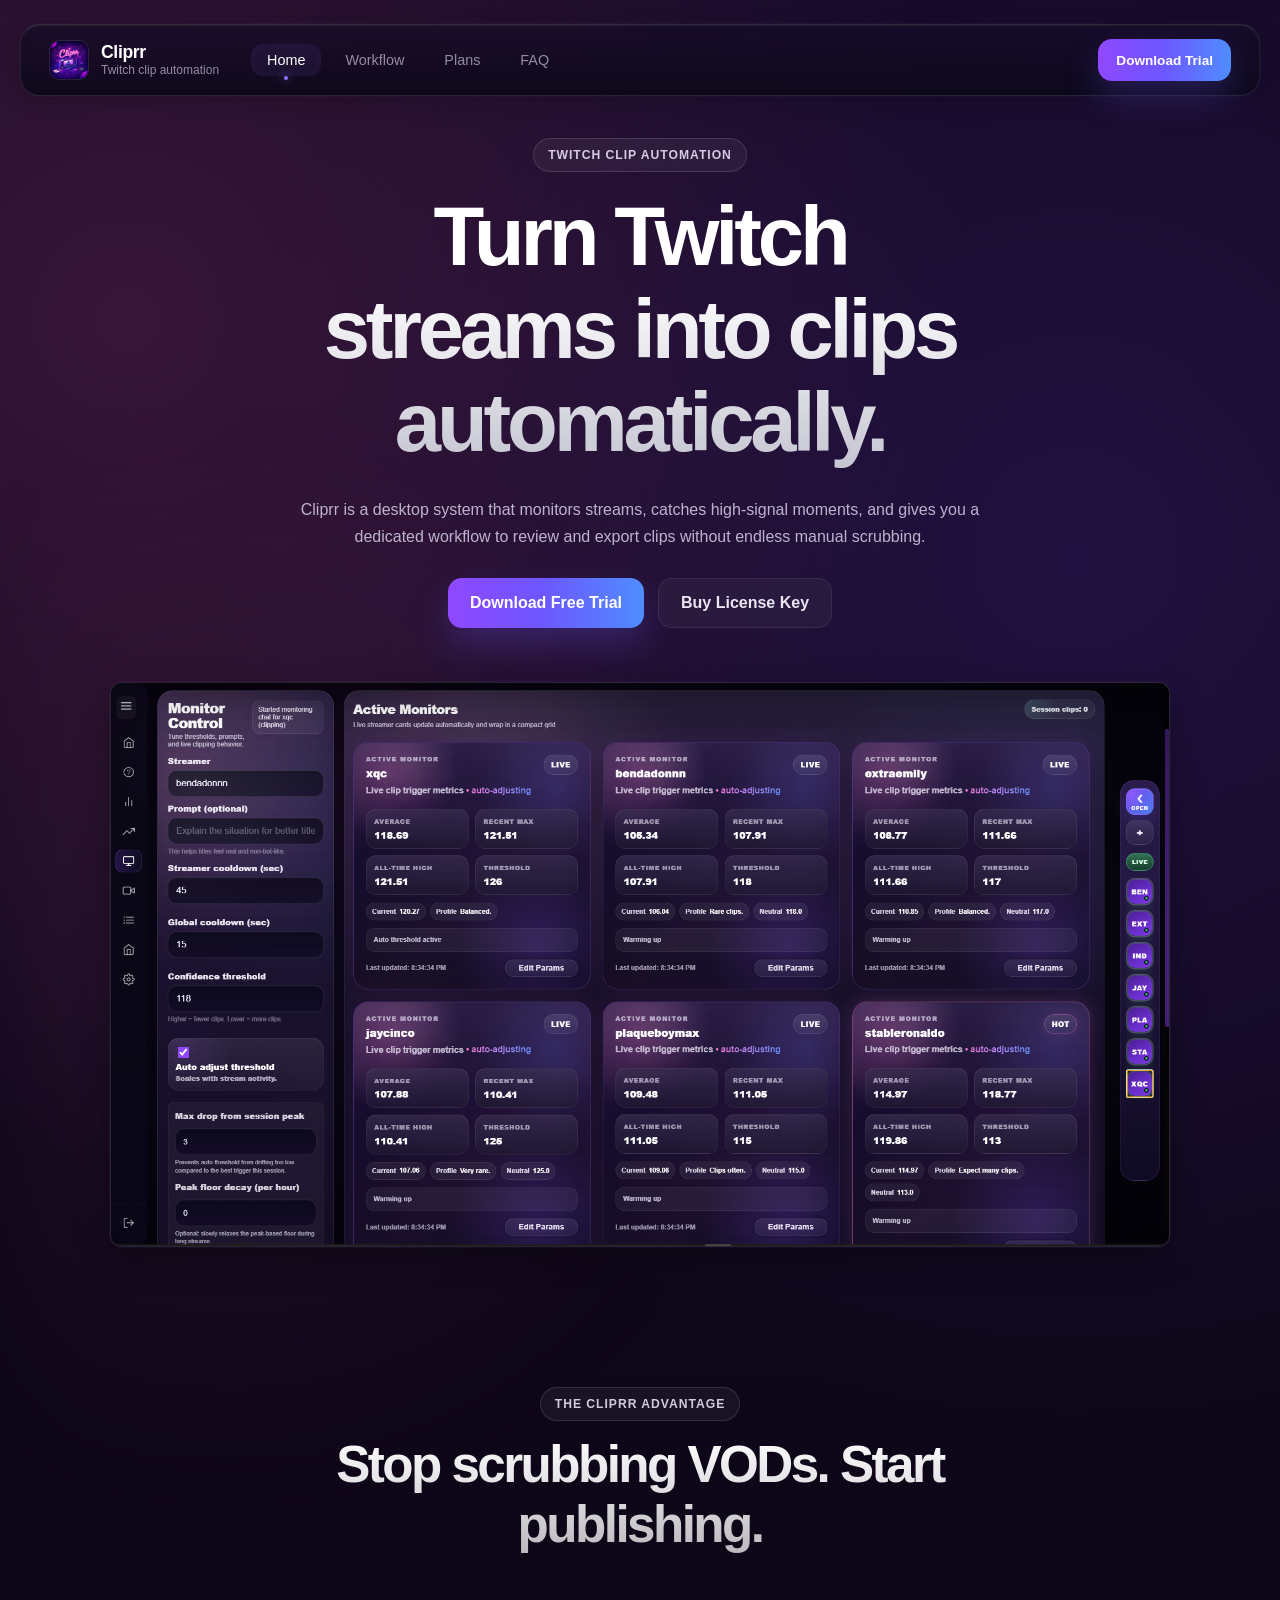
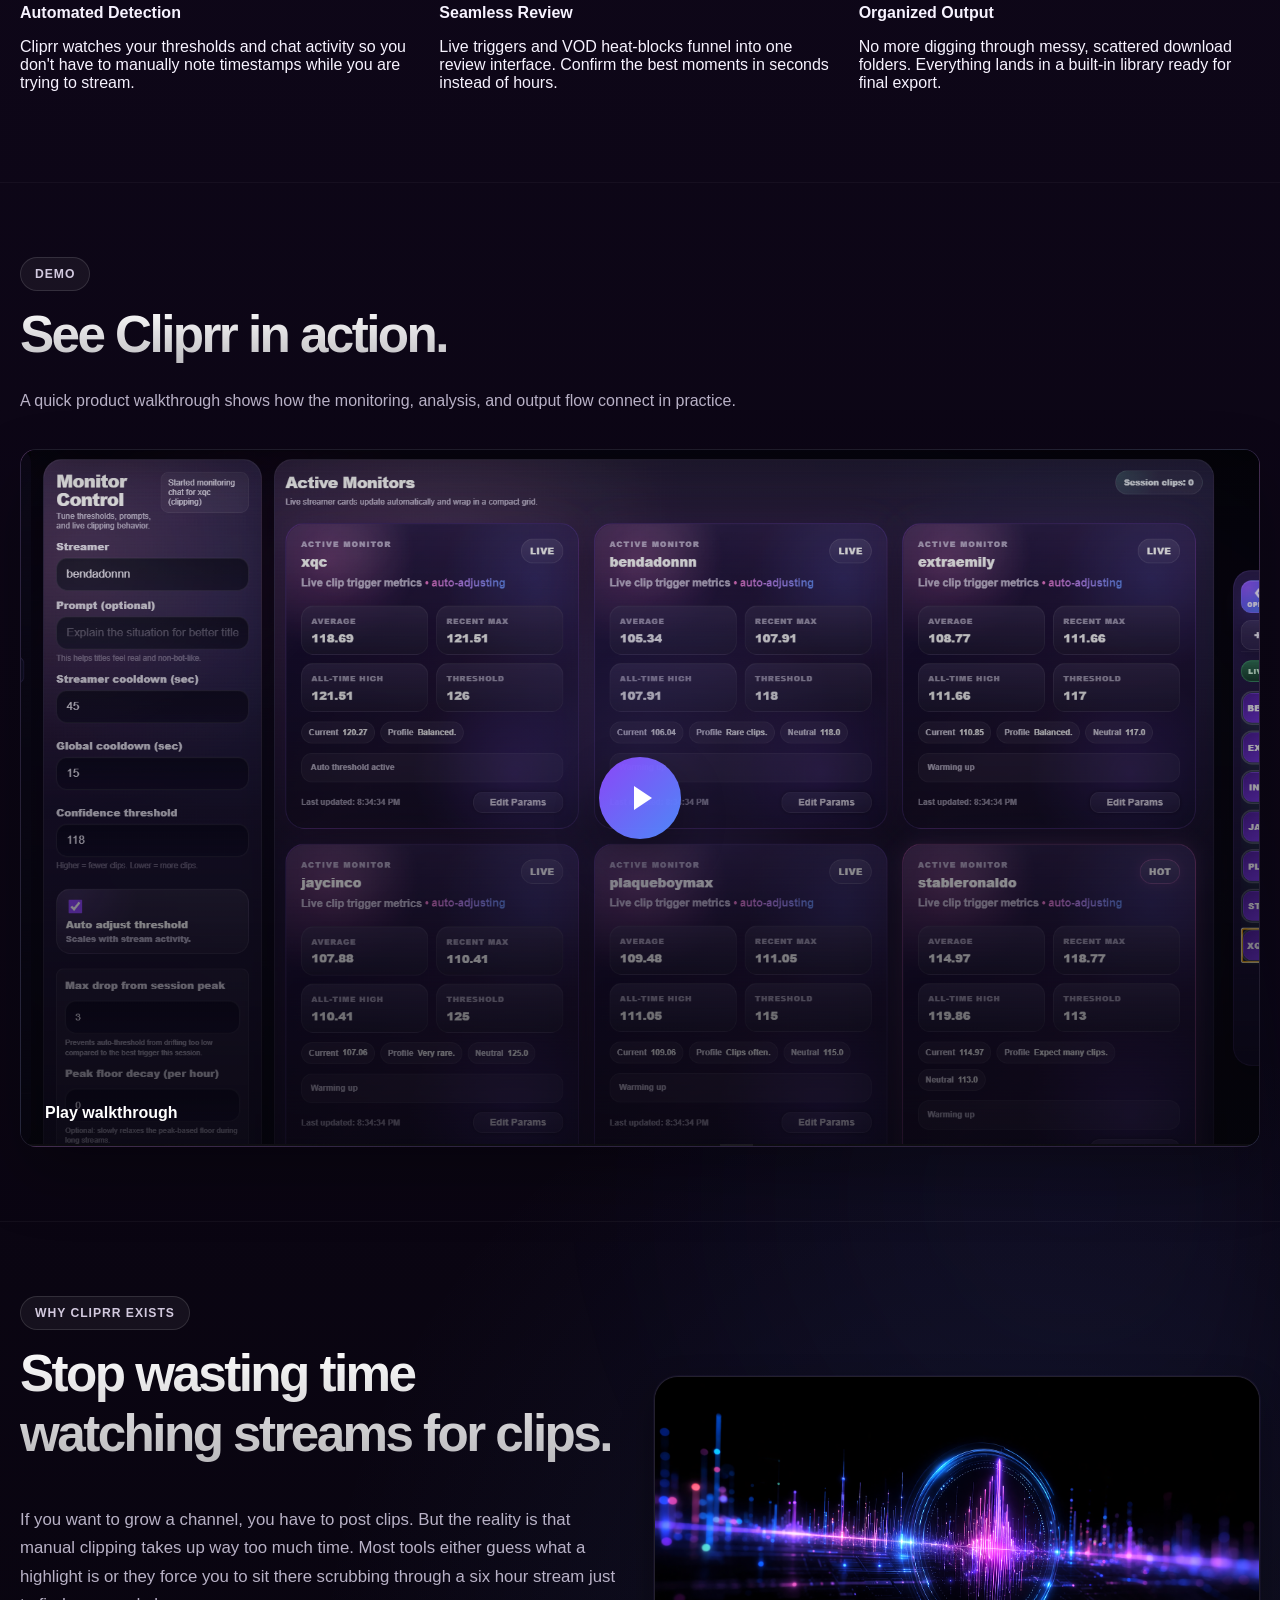
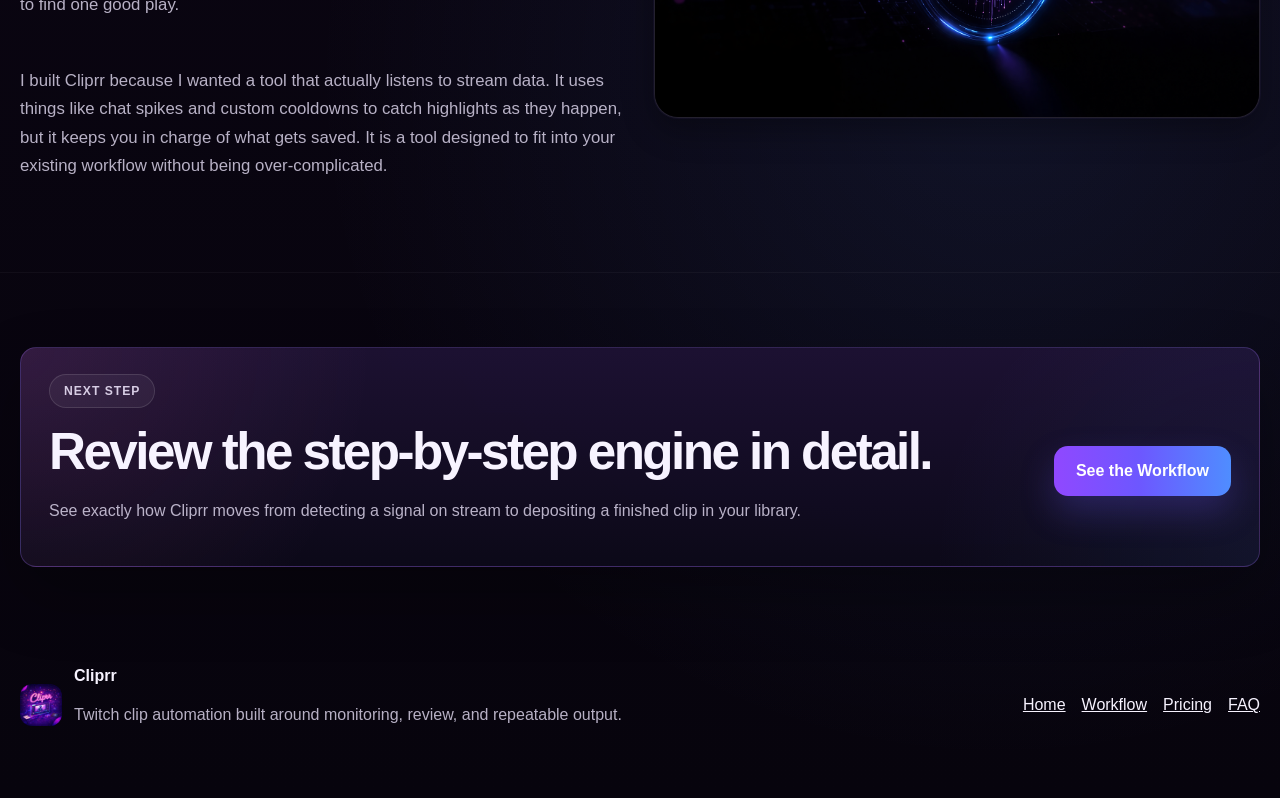
==== commit 67dc0ec2: "digital" ====
--- a/index.html
+++ b/index.html
@@ -15,7 +15,7 @@
       <header class="topbar">
   <div class="container topbar-shell">
     <a class="brand-lockup" href="./index.html">
-      <img src="./assets/brand/app-icon.jpg" alt="Cliprr app icon" style="width: 40px; height: 40px; border-radius: 10px;" />
+      <img src="./assets/brand/app-icon-96.jpg" alt="Cliprr app icon" width="40" height="40" />
       <div class="brand-copy">
         <strong>Cliprr</strong>
         <span>Twitch clip automation</span>
@@ -36,6 +36,15 @@
       </button>
     </div>
   </div>
+  <div class="container mobile-panel" data-mobile-panel hidden>
+    <nav class="mobile-nav" aria-label="Mobile">
+      <a class="mobile-link" href="./index.html" aria-current="page">Home</a>
+      <a class="mobile-link" href="./workflow.html">Workflow</a>
+      <a class="mobile-link" href="./pricing.html">Plans</a>
+      <a class="mobile-link" href="./faq.html">FAQ</a>
+    </nav>
+    <a class="button mobile-panel-cta" href="https://github.com/Jogozinn/cliprr-releases/releases/latest">Download Trial</a>
+  </div>
 </header>
 
       <main>
@@ -44,22 +53,30 @@
           <div class="container hero-center-stack">
             <div class="hero-copy">
               <span class="eyebrow">Twitch clip automation</span>
-              <h1>Turn Twitch streams into clips automatically.</h1>
+              <h1 class="hero-title-compact">
+                <span>Turn Twitch</span>
+                <span>streams</span>
+                <span>into clips</span>
+                <span>automatically.</span>
+              </h1>
               <p>
                 Cliprr is a desktop system that monitors streams, catches high-signal moments, and gives you a dedicated workflow to review and export clips without endless manual scrubbing.
               </p>
-             <!-- Inside your Homepage Hero -->
-                  <div class="action-row">
-                    <!-- Primary button now drives the free download -->
-                    <a class="button" href="LINK_TO_YOUR_ZIP_FILE">Download Free Trial</a>
-                    <!-- Secondary button goes to pricing for those ready to buy -->
-                    <a class="button-secondary" href="./pricing.html">Buy License Key</a>
-                  </div>
+              <div class="action-row">
+                <a class="button" href="https://github.com/Jogozinn/cliprr-releases/releases/latest">Download Free Trial</a>
+                <a class="button-secondary" href="./pricing.html">Buy License Key</a>
+              </div>
             </div>
             
             <div class="screenshot-frame">
-              <!-- Keep your wide, full application UI here -->
-              <img src="./Screenshots/ShortMonitor.jpg" alt="Cliprr full application interface" />
+              <img
+                src="./Screenshots/ShortMonitor.jpg"
+                alt="Cliprr full application interface"
+                width="1917"
+                height="1020"
+                decoding="async"
+                fetchpriority="high"
+              />
             </div>
           </div>
         </section>
@@ -67,7 +84,7 @@
         <!-- HIGH-LEVEL VALUE PROPS: No screenshots, just clean feature cards -->
         <section class="section">
           <div class="container">
-            <div class="section-lead" style="display: flex; flex-direction: column; align-items: center; text-align: center; margin-bottom: 42px; max-width: 720px; margin-left: auto; margin-right: auto;">
+            <div class="section-lead section-lead-centered">
               <span class="eyebrow">The Cliprr Advantage</span>
               <h2>Stop scrubbing VODs. Start publishing.</h2>
             </div>
@@ -99,8 +116,28 @@
             </div>
             <section class="panel video-panel">
               <div class="video-frame">
-                <!-- IMPORTANT: Add a real thumbnail over this iframe before launch -->
-                <iframe src="https://www.youtube.com/embed/tLtgKaXuBjU?si=po5QodKwc94wQCiZ" title="Cliprr product walkthrough" allow="accelerometer; autoplay; clipboard-write; encrypted-media; gyroscope; picture-in-picture; web-share" referrerpolicy="strict-origin-when-cross-origin" allowfullscreen></iframe>
+                <button
+                  class="video-launch"
+                  type="button"
+                  data-video-launch
+                  data-video-src="https://www.youtube.com/embed/tLtgKaXuBjU?autoplay=1&amp;rel=0"
+                  aria-label="Play the Cliprr product walkthrough video"
+                >
+                  <img
+                    src="./Screenshots/ShortMonitor.jpg"
+                    alt=""
+                    width="1917"
+                    height="1020"
+                    loading="lazy"
+                    decoding="async"
+                  />
+                  <span class="video-launch-overlay" aria-hidden="true"></span>
+                  <span class="video-launch-play" aria-hidden="true"></span>
+                  <span class="video-launch-copy">
+                    <strong>Play walkthrough</strong>
+                    
+                  </span>
+                </button>
               </div>
             </section>
           </div>
@@ -114,16 +151,23 @@
         <span class="eyebrow">Why Cliprr exists</span>
         <h2>Stop wasting time watching streams for clips.</h2>
       </div>
-      <p style="color: var(--text-muted); font-size: 1.05rem; line-height: 1.7; margin-bottom: 12px;">
+      <p class="section-copy section-copy-tight">
         If you want to grow a channel, you have to post clips. But the reality is that manual clipping takes up way too much time. Most tools either guess what a highlight is or they force you to sit there scrubbing through a six hour stream just to find one good play.
       </p>
-      <p style="color: var(--text-muted); font-size: 1.05rem; line-height: 1.7;">
+      <p class="section-copy">
         I built Cliprr because I wanted a tool that actually listens to stream data. It uses things like chat spikes and custom cooldowns to catch highlights as they happen, but it keeps you in charge of what gets saved. It is a tool designed to fit into your existing workflow without being over-complicated.
       </p>
     </div>
     
     <div class="screenshot-frame origin-visual">
-       <img src="./assets/brand/precision-engine.jpg" alt="Visualization of Cliprr engine logic" />
+       <img
+         src="./assets/brand/precision-engine.jpg"
+         alt="Visualization of Cliprr engine logic"
+         width="1671"
+         height="940"
+         loading="lazy"
+         decoding="async"
+       />
     </div>
   </div>
 </section>
@@ -148,14 +192,14 @@
       <footer class="footer">
         <div class="container footer-shell">
           <div class="footer-brand">
-            <img src="./assets/brand/app-icon.jpg" alt="Cliprr icon" />
+            <img src="./assets/brand/app-icon-96.jpg" alt="Cliprr icon" width="42" height="42" loading="lazy" decoding="async" />
             <div>
               <strong>Cliprr</strong>
               <p class="footer-note">Twitch clip automation built around monitoring, review, and repeatable output.</p>
             </div>
           </div>
           <div class="footer-links">
-            <a href="./platform.html">Platform</a>
+            <a href="./index.html">Home</a>
             <a href="./workflow.html">Workflow</a>
             <a href="./pricing.html">Pricing</a>
             <a href="./faq.html">FAQ</a>
--- a/assets/styles/site.css
+++ b/assets/styles/site.css
@@ -1,4 +1,4 @@
-:root {
+﻿:root {
   --bg-base: #08050f;
   --bg-deep: #10081d;
   --bg-panel: rgba(24, 15, 41, 0.9);
@@ -18,6 +18,7 @@
   --radius-md: 14px;
   --radius-lg: 16px;
   --site-width: 1400px;
+  --focus-ring: 0 0 0 2px rgba(247, 243, 255, 0.24), 0 0 0 5px rgba(141, 115, 255, 0.3);
 }
 
 * {
@@ -31,6 +32,7 @@
 body {
   margin: 0;
   min-width: 320px;
+  overflow-x: hidden;
   color: var(--text-main);
   font-family: "Poppins", "Segoe UI", sans-serif;
   background:
@@ -41,12 +43,17 @@
 }
 
 img {
+  display: block;
   max-width: 100%;
-  display: block;
+  height: auto;
 }
 
 a {
   color: inherit;
+}
+
+button {
+  font: inherit;
 }
 
 .site-shell {
@@ -59,64 +66,56 @@
   position: fixed;
   inset: 0;
   pointer-events: none;
-  opacity: 0.14;
+  opacity: 0.1;
   background-image:
-    linear-gradient(rgba(255, 255, 255, 0.05) 1px, transparent 1px),
-    linear-gradient(90deg, rgba(255, 255, 255, 0.05) 1px, transparent 1px);
+    linear-gradient(rgba(255, 255, 255, 0.04) 1px, transparent 1px),
+    linear-gradient(90deg, rgba(255, 255, 255, 0.04) 1px, transparent 1px);
   background-size: 72px 72px;
   mask-image: radial-gradient(circle at center, black 34%, transparent 88%);
   -webkit-mask-image: radial-gradient(circle at center, black 34%, transparent 88%);
 }
 
-/* Replace your existing .site-shell::after with this */
 .site-shell::after {
   content: "";
   position: absolute;
   inset: 0;
   pointer-events: none;
   background:
-    radial-gradient(circle at 18% 24%, rgba(255, 118, 205, 0.2), transparent 18%),
-    radial-gradient(circle at 84% 70%, rgba(96, 122, 255, 0.14), transparent 18%);
-  filter: blur(80px);
-  opacity: 0.6;
-  animation: pulseGlow 12s infinite alternate ease-in-out; /* Adds the breathing effect */
-}
-
-/* Add this to the bottom of your CSS file */
+    radial-gradient(circle at 18% 24%, rgba(255, 118, 205, 0.16), transparent 18%),
+    radial-gradient(circle at 84% 70%, rgba(96, 122, 255, 0.12), transparent 18%);
+  filter: blur(56px);
+  opacity: 0.46;
+  animation: pulseGlow 18s infinite alternate ease-in-out;
+}
+
 @keyframes pulseGlow {
-  0% { opacity: 0.5; transform: scale(1); }
-  100% { opacity: 0.85; transform: scale(1.05); }
+  0% {
+    opacity: 0.38;
+    transform: scale(1);
+  }
+
+  100% {
+    opacity: 0.56;
+    transform: scale(1.03);
+  }
+}
+
+@keyframes gradientShift {
+  to {
+    background-position: 200% center;
+  }
 }
 
 .container {
   width: min(var(--site-width), calc(100% - 40px));
   margin: 0 auto;
 }
-
-/* --- HYPER-PREMIUM NAVIGATION --- */
 
 .topbar {
   position: sticky;
   top: 0;
   z-index: 100;
   padding-top: 24px;
-  /* Add a slight fade-out background when scrolling */
-  transition: padding 0.3s ease;
-}
-
-/* Specific override for the Workflow Hero */
-[data-page="workflow"] .hero-copy h1 {
-  max-width: 1050px; /* Widened significantly to fit the longer sentence */
-  font-size: clamp(3rem, 5.5vw, 5.2rem); /* Slightly tuned size for 3-line balance */
-  line-height: 1.25; /* Fixes the bottom clipping */
-  padding-bottom: 0.2em; /* Extra safety for descenders like 'g' and 'y' */
-  text-wrap: balance; 
-  
-  /* The "Whitish" Silver Gradient you liked */
-  background: linear-gradient(180deg, #FFFFFF 40%, #c2c2cf 100%);
-  -webkit-background-clip: text;
-  -webkit-text-fill-color: transparent;
-  background-clip: text;
 }
 
 .topbar-shell {
@@ -125,28 +124,55 @@
   gap: 32px;
   align-items: center;
   padding: 14px 28px;
-  
-  /* The "Glass" Effect */
-  background: linear-gradient(180deg, rgba(22, 14, 38, 0.8) 0%, rgba(11, 8, 23, 0.9) 100%);
-  backdrop-filter: blur(20px) saturate(180%);
-  -webkit-backdrop-filter: blur(20px) saturate(180%);
-  
-  /* Gradient Border Logic */
+  background: linear-gradient(180deg, rgba(22, 14, 38, 0.78) 0%, rgba(11, 8, 23, 0.9) 100%);
+  backdrop-filter: blur(14px) saturate(150%);
+  -webkit-backdrop-filter: blur(14px) saturate(150%);
   border: 1px solid rgba(255, 255, 255, 0.08);
-  border-top: 1px solid rgba(255, 255, 255, 0.15);
+  border-top-color: rgba(255, 255, 255, 0.15);
   border-radius: 20px;
-  
-  /* Deep, layered shadows */
-  box-shadow: 
+  box-shadow:
     0 4px 24px -1px rgba(0, 0, 0, 0.2),
     0 0 0 1px rgba(164, 118, 255, 0.05),
     inset 0 1px 1px rgba(255, 255, 255, 0.05);
 }
 
+.brand-lockup {
+  display: flex;
+  align-items: center;
+  gap: 12px;
+  text-decoration: none;
+}
+
+.brand-lockup img {
+  width: 40px;
+  height: 40px;
+  border: 1px solid rgba(255, 255, 255, 0.1);
+  border-radius: 10px;
+  transition: transform 0.3s ease;
+}
+
+.brand-copy {
+  display: flex;
+  flex-direction: column;
+  line-height: 1.2;
+}
+
+.brand-copy strong {
+  font-size: 1.1rem;
+  color: #fff;
+  letter-spacing: -0.02em;
+}
+
+.brand-copy span {
+  font-size: 0.75rem;
+  color: var(--text-soft);
+  font-weight: 500;
+}
+
 .nav-row {
   display: flex;
   align-items: center;
-  gap: 8px; /* Tighter gap for the pill-hover effect */
+  gap: 8px;
 }
 
 .nav-link {
@@ -157,19 +183,13 @@
   color: var(--text-soft);
   text-decoration: none;
   border-radius: 12px;
-  transition: all 0.2s cubic-bezier(0.4, 0, 0.2, 1);
-}
-
-/* Fancy Hover: The "Floating Pill" */
-.nav-link:hover {
-  color: #fff;
-  background: rgba(255, 255, 255, 0.06);
-}
-
-/* Active State: The Glowing Dot */
+  transition: color 0.2s ease, background-color 0.2s ease, box-shadow 0.2s ease;
+}
+
 .nav-link[aria-current="page"] {
   color: #fff;
-  background: rgba(141, 115, 255, 0.1);
+  background: rgba(141, 115, 255, 0.08);
+  box-shadow: inset 0 0 12px rgba(141, 115, 255, 0.05);
 }
 
 .nav-link[aria-current="page"]::after {
@@ -185,52 +205,16 @@
   box-shadow: 0 0 10px var(--violet);
 }
 
-/* Brand Lockup Polish */
-/* Add this to your site.css */
-.brand-lockup {
+.topbar-actions {
   display: flex;
   align-items: center;
   gap: 12px;
-  text-decoration: none; /* Removes the strange underline */
-}
-
-.brand-copy {
-  display: flex;
-  flex-direction: column;
-  line-height: 1.2;
-}
-
-.brand-copy strong {
-  font-size: 1.1rem;
-  color: #fff;
-  letter-spacing: -0.02em;
-}
-
-.brand-copy span {
-  font-size: 0.75rem;
-  color: var(--text-soft);
-  font-weight: 500;
-}
-.brand-lockup:hover {
-  opacity: 0.8;
-}
-
-.brand-lockup img {
-  border: 1px solid rgba(255, 255, 255, 0.1);
-  transition: transform 0.3s ease;
-}
-
-.brand-lockup:hover img {
-  transform: rotate(-3deg) scale(1.05);
-}
-
-/* Topbar Actions Button Pop */
+}
+
 .topbar-actions .button {
-  min-height: 42px; /* Sleeker height for the nav button */
+  min-height: 42px;
   padding: 0 18px;
   font-size: 0.85rem;
-  text-transform: none;
-  letter-spacing: normal;
 }
 
 .button,
@@ -244,34 +228,14 @@
   border-radius: var(--radius-md);
   font-weight: 800;
   text-decoration: none;
-  transition: transform 160ms ease, border-color 160ms ease, background 160ms ease;
-}
-
-.nav-link[aria-current="page"] {
-  background: rgba(141, 115, 255, 0.08);
-  box-shadow: inset 0 0 12px rgba(141, 115, 255, 0.05);
-}
+  transition: transform 160ms ease, border-color 160ms ease, background-color 160ms ease, box-shadow 160ms ease;
+}
+
 .button {
-  display: inline-flex;
-  align-items: center;
-  justify-content: center;
-  min-height: 50px;
-  padding: 0 22px;
-  border-radius: var(--radius-md);
-  font-weight: 800;
-  text-decoration: none;
   color: #fff;
   background: linear-gradient(90deg, #9048ff 0%, #6d57ff 48%, #4f8dff 100%);
   box-shadow: 0 16px 34px rgba(102, 84, 231, 0.28);
-  transition: all 0.3s cubic-bezier(0.16, 1, 0.3, 1);
-}
-
-.button:hover {
-  transform: translateY(-2px) scale(1.02);
-  box-shadow: 0 16px 34px rgba(102, 84, 231, 0.4), 0 0 20px rgba(144, 72, 255, 0.4);
-  filter: brightness(1.1);
-}
-
+}
 
 .button-secondary {
   color: rgba(247, 243, 255, 0.94);
@@ -293,6 +257,7 @@
   border: 1px solid var(--line-soft);
   border-radius: 12px;
   background: rgba(255, 255, 255, 0.04);
+  color: #fff;
 }
 
 .mobile-toggle span {
@@ -300,11 +265,60 @@
   width: 16px;
   height: 2px;
   margin: 3px auto;
-  background: #fff;
+  background: currentColor;
+  transition: transform 0.2s ease, opacity 0.2s ease;
+}
+
+.mobile-toggle[aria-expanded="true"] span:nth-child(1) {
+  transform: translateY(5px) rotate(45deg);
+}
+
+.mobile-toggle[aria-expanded="true"] span:nth-child(2) {
+  opacity: 0;
+}
+
+.mobile-toggle[aria-expanded="true"] span:nth-child(3) {
+  transform: translateY(-5px) rotate(-45deg);
 }
 
 .mobile-panel {
   display: none;
+  margin-top: 14px;
+  padding: 16px;
+  border: 1px solid var(--line-soft);
+  border-radius: 18px;
+  background: linear-gradient(180deg, rgba(16, 11, 31, 0.96), rgba(11, 8, 23, 0.98));
+  box-shadow: var(--shadow-soft);
+}
+
+.mobile-panel.is-open {
+  display: grid;
+  gap: 14px;
+}
+
+.mobile-nav {
+  display: grid;
+  gap: 8px;
+}
+
+.mobile-link {
+  padding: 12px 14px;
+  border: 1px solid rgba(255, 255, 255, 0.08);
+  border-radius: 14px;
+  background: rgba(255, 255, 255, 0.03);
+  text-decoration: none;
+  font-weight: 700;
+  color: var(--text-muted);
+}
+
+.mobile-link[aria-current="page"] {
+  color: #fff;
+  border-color: rgba(141, 115, 255, 0.28);
+  background: rgba(141, 115, 255, 0.12);
+}
+
+.mobile-panel-cta {
+  width: 100%;
 }
 
 .page-hero,
@@ -317,15 +331,7 @@
   padding: 42px 0 66px;
 }
 
-.hero-grid {
-  display: grid;
-  grid-template-columns: minmax(0, 1.02fr) minmax(0, 0.98fr);
-  gap: 28px;
-  align-items: start;
-}
-
 .eyebrow,
-.panel-eyebrow,
 .micro-label {
   display: inline-flex;
   align-items: center;
@@ -341,50 +347,69 @@
   text-transform: uppercase;
 }
 
+.micro-label {
+  min-height: 28px;
+  padding: 0 10px;
+  font-size: 0.72rem;
+}
+
+.micro-label-success {
+  border-color: rgba(103, 226, 163, 0.34);
+  color: var(--success);
+}
+
 .hero-copy h1,
 .section-lead h2,
 .page-intro h1,
 .cta-banner h2 {
   margin: 0;
-  line-height: 0.95;
   letter-spacing: -0.05em;
   font-weight: 900;
 }
 
 .hero-copy h1 {
   margin-top: 18px;
-  font-size: clamp(3.3rem, 6vw, 6rem);
-  max-width: 760px;
-}
-
-.hero-copy h1 {
-  margin-top: 18px;
-  font-weight: 900;
-  /* 1. Snap to 3 lines: Increased width from 760px to 950px */
-  max-width: 950px; 
+  max-width: 950px;
   margin-left: auto;
   margin-right: auto;
-  font-size: clamp(3rem, 6.5vw, 5.5rem); 
+  font-size: clamp(3rem, 6.5vw, 5.5rem);
+  line-height: 1.12;
+  padding-bottom: 0.12em;
   text-wrap: balance;
-
-  /* 2. The Color: "Whitish" Silver Fade */
-  background: linear-gradient(180deg, #FFFFFF 30%, #c2c2cf 100%);
+  overflow-wrap: anywhere;
+  background: linear-gradient(180deg, #fff 30%, #c2c2cf 100%);
   -webkit-background-clip: text;
   -webkit-text-fill-color: transparent;
   background-clip: text;
-
-  /* 3. The Fix for Cutting Off: Room for the 'y' and 'g' */
-  line-height: 1.25; 
-  padding-bottom: 0.15em; 
-  display: block;
-}
-
-.section-lead h2, 
+}
+
+[data-page="home"] .hero-title-compact,
+[data-page="workflow"] .hero-title-compact {
+  max-width: none;
+}
+
+.hero-title-compact span {
+  display: inline;
+}
+
+[data-page="workflow"] .hero-copy h1 {
+  max-width: 1050px;
+  font-size: clamp(3rem, 5.5vw, 5.2rem);
+}
+
+.section-lead h2,
 .panel h3 {
-  background: linear-gradient(180deg, #FFFFFF 0%, rgba(255, 255, 255, 0.7) 100%);
+  background: linear-gradient(180deg, #fff 0%, rgba(255, 255, 255, 0.7) 100%);
   -webkit-background-clip: text;
   -webkit-text-fill-color: transparent;
   background-clip: text;
+}
+
+.section-lead h2 {
+  margin-top: 14px;
+  font-size: clamp(2rem, 4vw, 3.4rem);
+  line-height: 1.18;
+  padding-bottom: 0.12em;
 }
 
 .page-intro h1 {
@@ -398,12 +423,7 @@
   background-size: 200% auto;
   -webkit-background-clip: text;
   color: transparent;
-  animation: gradientShift 6s linear infinite; /* This makes the colors actually "move" */
-}
-
-/* Add this to the bottom of your CSS file */
-@keyframes gradientShift {
-  to { background-position: 200% center; }
+  animation: gradientShift 7s linear infinite;
 }
 
 .hero-copy p,
@@ -418,10 +438,19 @@
 .workflow-card p,
 .step-card p,
 .cta-banner p,
-.footer-note {
+.footer-note,
+.section-copy {
   color: var(--text-muted);
   font-size: 1rem;
   line-height: 1.7;
+}
+
+.section-copy {
+  font-size: 1.05rem;
+}
+
+.section-copy-tight {
+  margin-bottom: 12px;
 }
 
 .action-row {
@@ -429,44 +458,6 @@
   flex-wrap: wrap;
   gap: 14px;
   margin-top: 28px;
-}
-
-.hero-proof {
-  display: grid;
-  grid-template-columns: repeat(3, minmax(0, 1fr));
-  gap: 12px;
-  margin-top: 32px;
-}
-
-.hero-proof article,
-.step-card,
-.support-card,
-.audience-card,
-.proof-note,
-.workflow-card {
-  padding: 16px;
-  border: 1px solid var(--line-soft);
-  border-radius: var(--radius-md);
-  background:
-    radial-gradient(circle at 0% 0%, rgba(255, 118, 205, 0.08), transparent 28%),
-    linear-gradient(180deg, rgba(255, 255, 255, 0.05), rgba(255, 255, 255, 0.03));
-}
-
-.hero-proof strong,
-.step-card strong,
-.support-card strong,
-.audience-card strong,
-.workflow-card strong {
-  display: block;
-  margin-bottom: 8px;
-  font-size: 0.96rem;
-}
-
-.hero-proof span,
-.step-card span {
-  color: var(--text-muted);
-  font-size: 0.92rem;
-  line-height: 1.55;
 }
 
 .hero-media-stack,
@@ -475,7 +466,10 @@
 .page-stack,
 .faq-grid,
 .support-grid,
-.video-section {
+.video-section,
+.plans-grid,
+.audience-grid,
+.workflow-columns {
   display: grid;
   gap: 18px;
 }
@@ -492,39 +486,19 @@
     radial-gradient(circle at 100% 100%, rgba(90, 149, 255, 0.08), transparent 26%),
     linear-gradient(180deg, rgba(30, 18, 52, 0.94), rgba(12, 9, 25, 0.96));
   box-shadow: var(--shadow-deep);
+  transition: border-color 0.3s ease, box-shadow 0.3s ease, transform 0.3s ease;
 }
 
 .panel {
   padding: 20px;
 }
 
-.panel-header {
-  display: flex;
-  align-items: start;
-  justify-content: space-between;
-  gap: 12px;
-}
-
 .panel h3,
-.placeholder-copy h3,
-.plan-card h3,
-.faq-item summary,
-.support-card h3,
-.audience-card h3,
-.section-lead h2 {
-  letter-spacing: -0.04em;
-}
-
-.panel h3,
-.placeholder-copy h3,
 .plan-card h3 {
   margin: 12px 0 0;
   font-size: clamp(1.2rem, 2vw, 1.75rem);
   line-height: 1.1;
-}
-
-.panel-copy {
-  margin: 14px 0 18px;
+  letter-spacing: -0.04em;
 }
 
 .full-feature-stack {
@@ -541,50 +515,27 @@
   align-items: center;
 }
 
-.full-feature-stack .panel {
-  margin-top: 12px;
-}
-
-.full-feature-stack .panel-header {
-  justify-content: center;
-  margin-bottom: 16px;
-}
-
-.chip-row {
-  display: flex;
-  flex-wrap: wrap;
-  gap: 8px;
-  justify-content: flex-end;
-}
-
-.chip {
-  display: inline-flex;
-  align-items: center;
-  min-height: 30px;
-  padding: 0 10px;
-  border: 1px solid rgba(255, 255, 255, 0.08);
-  border-radius: 999px;
-  background: rgba(255, 255, 255, 0.05);
-  color: rgba(243, 235, 252, 0.84);
-  font-size: 0.78rem;
-  font-weight: 700;
-}
-
-/* Replace your existing .screenshot-frame with this */
 .screenshot-frame {
   overflow: hidden;
-  border: 1px solid rgba(255, 255, 255, 0.12); 
+  border: 1px solid rgba(255, 255, 255, 0.12);
   border-radius: 12px;
   background: #0b0816;
-  box-shadow: 0 0 0 1px rgba(164, 118, 255, 0.05), 0 12px 32px rgba(0, 0, 0, 0.4); 
-  transition: transform 0.5s cubic-bezier(0.16, 1, 0.3, 1), box-shadow 0.5s cubic-bezier(0.16, 1, 0.3, 1), border-color 0.5s ease;
-  will-change: transform, box-shadow; /* Hardware acceleration for buttery smoothness */
-}
-
-.screenshot-frame:hover {
-  transform: translateY(-6px) scale(1.01);
-  border-color: rgba(255, 255, 255, 0.25);
-  box-shadow: 0 0 0 1px rgba(164, 118, 255, 0.3), 0 24px 54px rgba(0, 0, 0, 0.6), 0 0 40px rgba(164, 118, 255, 0.15);
+  box-shadow: 0 0 0 1px rgba(164, 118, 255, 0.05), 0 12px 32px rgba(0, 0, 0, 0.32);
+  transition: transform 0.35s cubic-bezier(0.16, 1, 0.3, 1), box-shadow 0.35s cubic-bezier(0.16, 1, 0.3, 1), border-color 0.35s ease;
+}
+
+.screenshot-frame img {
+  display: block;
+  width: 100%;
+  height: auto;
+}
+
+.screenshot-frame-centered {
+  align-self: center;
+}
+
+.screenshot-frame-normal-flow {
+  direction: ltr;
 }
 
 .hero-center-stack {
@@ -593,11 +544,17 @@
   align-items: center;
   text-align: center;
   gap: 42px;
+  width: 100%;
   max-width: 1060px;
   margin: 0 auto;
 }
 
+.hero-center-stack > * {
+  min-width: 0;
+}
+
 .hero-center-stack .hero-copy {
+  width: min(100%, 720px);
   max-width: 720px;
 }
 
@@ -605,114 +562,14 @@
   justify-content: center;
 }
 
+.hero-center-stack .action-row > * {
+  min-width: 0;
+}
+
 .hero-center-stack .screenshot-frame {
   width: 100%;
+  max-width: 100%;
   margin-top: 12px;
-}
-
-.asymmetric-grid {
-  display: grid;
-  grid-template-columns: 1.3fr 0.7fr; /* Breaks the boring 50/50 split */
-  gap: 28px;
-  align-items: stretch;
-}
-
-@media (max-width: 920px) {
-  .asymmetric-grid {
-    grid-template-columns: 1fr;
-  }
-}
-
-.placeholder-panel {
-  min-height: 320px;
-  padding: 20px;
-  display: flex;
-  flex-direction: column;
-  justify-content: space-between;
-  gap: 24px;
-}
-
-.placeholder-panel.tall {
-  min-height: 100%;
-}
-
-.placeholder-panel::after {
-  content: "";
-  position: absolute;
-  top: 22px;
-  right: 22px;
-  width: 148px;
-  height: 88px;
-  border: 1px solid rgba(255, 255, 255, 0.14);
-  border-radius: 12px;
-  background:
-    linear-gradient(180deg, rgba(255, 255, 255, 0.08), rgba(255, 255, 255, 0.02)),
-    linear-gradient(90deg, rgba(255, 120, 207, 0.08), rgba(90, 149, 255, 0.08));
-  box-shadow: inset 0 1px 0 rgba(255, 255, 255, 0.05);
-}
-
-.placeholder-grid {
-  position: absolute;
-  inset: 0;
-  opacity: 0.42;
-  background:
-    linear-gradient(rgba(255, 255, 255, 0.045) 1px, transparent 1px),
-    linear-gradient(90deg, rgba(255, 255, 255, 0.045) 1px, transparent 1px);
-  background-size: 48px 48px;
-}
-
-.placeholder-grid span {
-  position: absolute;
-  border-radius: 999px;
-  filter: blur(50px);
-}
-
-.placeholder-grid span:nth-child(1) {
-  width: 180px;
-  height: 180px;
-  top: -40px;
-  right: 12%;
-  background: rgba(255, 118, 205, 0.18);
-}
-
-.placeholder-grid span:nth-child(2) {
-  width: 220px;
-  height: 220px;
-  bottom: -70px;
-  left: -20px;
-  background: rgba(114, 92, 255, 0.22);
-}
-
-.placeholder-grid span:nth-child(3) {
-  width: 120px;
-  height: 120px;
-  bottom: 22%;
-  right: 18%;
-  background: rgba(90, 149, 255, 0.18);
-}
-
-.placeholder-copy,
-.placeholder-footer {
-  position: relative;
-  z-index: 1;
-}
-
-.placeholder-label {
-  color: #fff;
-  font-weight: 700;
-}
-
-.placeholder-bars {
-  display: flex;
-  gap: 8px;
-  margin-top: 14px;
-}
-
-.placeholder-bars span {
-  flex: 1;
-  height: 6px;
-  border-radius: 999px;
-  background: linear-gradient(90deg, rgba(255, 120, 207, 0.74), rgba(90, 149, 255, 0.74));
 }
 
 .section {
@@ -721,6 +578,10 @@
 
 .section + .section {
   border-top: 1px solid rgba(255, 255, 255, 0.04);
+}
+
+.section-no-top {
+  padding-top: 0;
 }
 
 .split-grid,
@@ -737,101 +598,12 @@
   align-items: start;
 }
 
-.section-lead h2 {
-  margin-top: 14px;
-  font-size: clamp(2rem, 4vw, 3.4rem);
-}
-
-.section-lead h2 {
-  line-height: 1.3 !important; 
-  padding-bottom: 0.2em;
-  /* Use that same silver look for consistency */
-  background: linear-gradient(180deg, #FFFFFF 40%, #c2c2cf 100%);
-  -webkit-background-clip: text;
-  -webkit-text-fill-color: transparent;
-  background-clip: text;
-}
-
-.proof-list {
-  display: grid;
-  gap: 14px;
-}
-
-.proof-note {
-  border-left: 2px solid rgba(164, 118, 255, 0.38);
-  background: rgba(255, 255, 255, 0.025);
-}
-
-.proof-note strong {
-  display: block;
-  margin-bottom: 8px;
-}
-
-.steps-grid {
-  display: grid;
-  grid-template-columns: repeat(4, minmax(0, 1fr));
-  gap: 14px;
-}
-
-.pipeline-chain {
-  display: grid;
-  grid-template-columns: repeat(9, minmax(0, 1fr));
-  gap: 12px;
-  align-items: center;
-}
-
-.pipeline-stage {
-  min-height: 164px;
-  padding: 18px;
-  border: 1px solid var(--line-soft);
-  border-radius: var(--radius-md);
-  background:
-    radial-gradient(circle at 0% 0%, rgba(255, 118, 205, 0.08), transparent 28%),
-    linear-gradient(180deg, rgba(255, 255, 255, 0.05), rgba(255, 255, 255, 0.03));
-}
-
-.pipeline-stage strong {
-  display: block;
-  margin: 10px 0 8px;
-  font-size: 1rem;
-}
-
-.pipeline-stage p {
-  margin: 0;
-  color: var(--text-muted);
-  line-height: 1.55;
-}
-
-.pipeline-arrow {
-  position: relative;
-  height: 2px;
-  background: linear-gradient(90deg, rgba(255, 120, 207, 0.6), rgba(90, 149, 255, 0.8));
-}
-
-.pipeline-arrow::after {
-  content: "";
-  position: absolute;
-  right: -2px;
-  top: -4px;
-  width: 10px;
-  height: 10px;
-  border-top: 2px solid rgba(90, 149, 255, 0.9);
-  border-right: 2px solid rgba(90, 149, 255, 0.9);
-  transform: rotate(45deg);
-}
-
-
-/* Update the container in the "Why" section */
-.screenshot-frame.about-visual {
-   background: 
-     linear-gradient(135deg, rgba(141, 115, 255, 0.1), transparent),
-     repeating-linear-gradient(45deg, rgba(255,255,255,0.02) 0px, rgba(255,255,255,0.02) 1px, transparent 1px, transparent 10px),
-     #0b0816;
-}
-.micro-label {
-  min-height: 28px;
-  padding: 0 10px;
-  font-size: 0.72rem;
+.split-grid-reverse {
+  direction: rtl;
+}
+
+.page-stack-normal {
+  direction: ltr;
 }
 
 .showcase-grid {
@@ -840,13 +612,6 @@
   gap: 18px;
 }
 
-.audience-grid,
-.workflow-columns,
-.plans-grid {
-  display: grid;
-  gap: 18px;
-}
-
 .workflow-columns {
   grid-template-columns: minmax(0, 1.14fr) repeat(2, minmax(0, 0.86fr));
 }
@@ -855,7 +620,39 @@
   grid-template-columns: repeat(3, minmax(0, 1fr));
 }
 
-
+.section-lead-centered {
+  display: flex;
+  flex-direction: column;
+  align-items: center;
+  text-align: center;
+  margin-bottom: 42px;
+  max-width: 720px;
+  margin-left: auto;
+  margin-right: auto;
+}
+
+.workflow-lead {
+  margin-bottom: 42px;
+  padding-bottom: 12px;
+  border-bottom: 1px solid rgba(255, 255, 255, 0.1);
+}
+
+.workflow-kicker {
+  font-size: 1.5rem;
+  font-weight: 800;
+  letter-spacing: 0.1em;
+  text-transform: uppercase;
+}
+
+.workflow-title {
+  margin-top: 8px;
+}
+
+.workflow-step {
+  font-size: 3.5rem;
+  font-weight: 900;
+  line-height: 1;
+}
 
 .plan-card {
   display: grid;
@@ -867,6 +664,7 @@
     radial-gradient(circle at 0% 0%, rgba(255, 118, 205, 0.08), transparent 28%),
     linear-gradient(180deg, rgba(29, 18, 52, 0.92), rgba(12, 10, 24, 0.95));
   box-shadow: var(--shadow-soft);
+  transition: border-color 0.3s ease, box-shadow 0.3s ease, transform 0.3s ease;
 }
 
 .plan-card.featured {
@@ -878,18 +676,21 @@
   transform: translateY(-18px);
 }
 
-.plan-card.side-plan {
-  background:
-    radial-gradient(circle at 0% 0%, rgba(255, 118, 205, 0.05), transparent 26%),
-    linear-gradient(180deg, rgba(25, 17, 45, 0.9), rgba(11, 9, 23, 0.94));
-}
-
-.plans-grid .plan-card:first-child {
-  margin-top: 24px;
-}
-
-.plans-grid .plan-card:last-child {
-  margin-top: 44px;
+.plan-card-flat {
+  transform: none;
+  margin-top: 0;
+}
+
+.plans-grid-single {
+  grid-template-columns: minmax(0, 480px);
+  justify-content: center;
+}
+
+.plan-card-head {
+  display: flex;
+  justify-content: space-between;
+  align-items: center;
+  gap: 12px;
 }
 
 .plan-kicker {
@@ -900,14 +701,26 @@
   line-height: 1.5;
 }
 
-.plan-operator-note {
-  padding: 12px 14px;
-  border-radius: 12px;
-  border: 1px solid rgba(255, 255, 255, 0.08);
-  background: rgba(255, 255, 255, 0.04);
-  color: var(--text-muted);
-  font-size: 0.92rem;
-  line-height: 1.55;
+.plan-price {
+  margin: 24px 0;
+  padding-bottom: 24px;
+  border-bottom: 1px solid rgba(255, 255, 255, 0.1);
+}
+
+.plan-price-value {
+  font-size: 3.5rem;
+  font-weight: 900;
+  color: #fff;
+}
+
+.plan-intro {
+  margin-bottom: 16px;
+}
+
+.plan-intro-title {
+  display: block;
+  margin-bottom: 8px;
+  color: #fff;
 }
 
 .plan-list {
@@ -936,27 +749,40 @@
   background: linear-gradient(180deg, var(--pink), var(--blue));
 }
 
+.plan-actions {
+  margin-top: 32px;
+  display: grid;
+  gap: 12px;
+}
+
+.plan-button {
+  width: 100%;
+}
+
+.plan-meta {
+  margin-top: 16px;
+  text-align: center;
+  display: flex;
+  flex-direction: column;
+  gap: 12px;
+}
+
+.plan-meta-link {
+  font-size: 0.75rem;
+  opacity: 0.6;
+}
+
+.plan-meta-note {
+  font-size: 0.8rem;
+  color: var(--text-soft);
+  opacity: 0.8;
+}
+
 .faq-list {
   display: grid;
   gap: 12px;
 }
 
-
-/* Add these hover states below your existing .panel, .audience-card, and .plan-card classes */
-.panel, .audience-card, .plan-card, .proof-note {
-  transition: transform 0.4s cubic-bezier(0.16, 1, 0.3, 1), box-shadow 0.4s cubic-bezier(0.16, 1, 0.3, 1), border-color 0.4s ease;
-}
-
-.panel:hover, .audience-card:hover, .plan-card:hover {
-  transform: translateY(-4px);
-  border-color: rgba(164, 118, 255, 0.3);
-  box-shadow: 0 22px 48px rgba(0, 0, 0, 0.4), 0 0 0 1px rgba(164, 118, 255, 0.15);
-}
-
-.proof-note:hover {
-  background: rgba(255, 255, 255, 0.04);
-  border-left-color: rgba(164, 118, 255, 0.7);
-}
 .faq-item {
   border: 1px solid var(--line-soft);
   border-radius: var(--radius-md);
@@ -968,6 +794,7 @@
   padding: 16px 18px;
   cursor: pointer;
   font-weight: 700;
+  letter-spacing: -0.04em;
   list-style: none;
 }
 
@@ -978,6 +805,67 @@
 .faq-item p {
   margin: 0;
   padding: 0 18px 18px;
+}
+
+.faq-hero {
+  background: radial-gradient(circle at 50% 100%, rgba(141, 115, 255, 0.1), transparent 50%);
+}
+
+.faq-columns {
+  display: grid;
+  grid-template-columns: repeat(3, minmax(0, 1fr));
+  gap: 24px;
+  align-items: stretch;
+}
+
+.faq-column {
+  padding: 24px;
+  border-radius: 24px;
+  margin-bottom: 24px;
+}
+
+.faq-column-pink {
+  background: rgba(255, 120, 207, 0.05);
+  border: 1px solid rgba(255, 120, 207, 0.2);
+}
+
+.faq-column-blue {
+  background: rgba(90, 149, 255, 0.05);
+  border: 1px solid rgba(90, 149, 255, 0.2);
+}
+
+.faq-column-green {
+  background: rgba(103, 226, 163, 0.05);
+  border: 1px solid rgba(103, 226, 163, 0.2);
+}
+
+.faq-column-kicker {
+  font-size: 0.8rem;
+  font-weight: 800;
+  text-transform: uppercase;
+  letter-spacing: 0.1em;
+}
+
+.faq-column-list {
+  margin-top: 16px;
+}
+
+.faq-cta-panel {
+  text-align: center;
+  padding: 48px;
+}
+
+.faq-cta-title {
+  margin: 16px 0;
+}
+
+.faq-cta-copy {
+  max-width: 500px;
+  margin: 0 auto 24px;
+}
+
+.faq-cta-actions {
+  justify-content: center;
 }
 
 .cta-banner {
@@ -994,6 +882,106 @@
   font-size: clamp(2rem, 4vw, 3.4rem);
 }
 
+.origin-visual {
+  border-radius: 24px;
+  overflow: hidden;
+  border: 1px solid rgba(255, 255, 255, 0.1);
+  display: block;
+  align-self: center;
+}
+
+.origin-visual img {
+  width: 100%;
+  height: auto;
+  object-fit: contain;
+  filter: brightness(1.08);
+  transition: transform 0.35s ease;
+}
+
+.video-panel {
+  padding: 0;
+}
+
+.video-frame {
+  position: relative;
+  aspect-ratio: 16 / 9;
+  overflow: hidden;
+  background: #090611;
+}
+
+.video-frame iframe,
+.video-launch {
+  width: 100%;
+  height: 100%;
+  display: block;
+  border: 0;
+}
+
+.video-launch {
+  position: relative;
+  padding: 0;
+  color: #fff;
+  background: #090611;
+  cursor: pointer;
+}
+
+.video-launch img {
+  width: 100%;
+  height: 100%;
+  object-fit: cover;
+  object-position: center;
+}
+
+.video-launch-overlay {
+  position: absolute;
+  inset: 0;
+  background:
+    linear-gradient(180deg, rgba(5, 4, 11, 0.12), rgba(5, 4, 11, 0.68)),
+    radial-gradient(circle at 50% 44%, rgba(141, 115, 255, 0.2), transparent 28%);
+}
+
+.video-launch-play {
+  position: absolute;
+  top: 50%;
+  left: 50%;
+  width: 82px;
+  height: 82px;
+  border-radius: 50%;
+  transform: translate(-50%, -50%);
+  background: linear-gradient(135deg, rgba(144, 72, 255, 0.96), rgba(79, 141, 255, 0.96));
+  box-shadow: 0 20px 44px rgba(0, 0, 0, 0.34);
+}
+
+.video-launch-play::before {
+  content: "";
+  position: absolute;
+  top: 50%;
+  left: 54%;
+  transform: translate(-50%, -50%);
+  border-top: 12px solid transparent;
+  border-bottom: 12px solid transparent;
+  border-left: 18px solid #fff;
+}
+
+.video-launch-copy {
+  position: absolute;
+  left: 24px;
+  right: 24px;
+  bottom: 24px;
+  display: grid;
+  gap: 4px;
+  text-align: left;
+}
+
+.video-launch-copy strong {
+  font-size: 1rem;
+}
+
+.video-launch-copy span {
+  color: rgba(247, 243, 255, 0.82);
+  line-height: 1.5;
+}
+
 .footer {
   padding: 26px 0 54px;
 }
@@ -1023,84 +1011,53 @@
   gap: 16px;
 }
 
-.brand-banner-frame {
-  overflow: hidden;
-  border-radius: 12px;
-  border: 1px solid rgba(255, 255, 255, 0.08);
-}
-
-/* --- 1. Topbar Alignment & Underline Fix --- */
-.brand-lockup {
-  display: flex;
-  align-items: center;
-  gap: 12px;
-  text-decoration: none !important; /* Removes the underline from the image */
-}
-
-/* --- 2. The Consolidated H1 (3 Lines + Silver Fade) --- */
-.hero-copy h1 {
-  margin-top: 18px;
-  font-weight: 900;
-  max-width: 950px; /* Snaps Home & Workflow to 3 lines */
-  margin-left: auto;
-  margin-right: auto;
-  font-size: clamp(3rem, 6.5vw, 5.5rem); 
-  text-wrap: balance;
-  display: block;
-
-  /* The Silver Gradient (Whitish but deep) */
-  background: linear-gradient(180deg, #FFFFFF 30%, #c2c2cf 100%);
-  -webkit-background-clip: text;
-  -webkit-text-fill-color: transparent;
-  background-clip: text;
-
-  /* The Clipping Fix */
-  line-height: 1.25; 
-  padding-bottom: 0.15em; 
-}
-
-/* --- 3. The H2 Clipping Fix --- */
-.section-lead h2 {
-  line-height: 1.3 !important; 
-  padding-bottom: 0.2em;
-  background: linear-gradient(180deg, #FFFFFF 40%, #c2c2cf 100%);
-  -webkit-background-clip: text;
-  -webkit-text-fill-color: transparent;
-  background-clip: text;
-}
-
-/* --- 4. The New Origin Visual Styling --- */
-.origin-visual {
-  border-radius: 24px;
-  overflow: hidden; /* This is the key */
-  border: 1px solid rgba(255, 255, 255, 0.1);
-  display: flex;
-  height: 100%; /* Makes it match the height of the text */
-}
-
-.origin-visual img {
-  width: 100%;
-  height: 100%;
-  object-fit: cover; /* This makes the image fill the frame without stretching */
-  filter: brightness(1.1); /* Makes the neon pop a bit more */
-}
-.origin-visual:hover img {
-  transform: scale(1.08);
-}
-
-.video-panel {
-  padding: 0;
-}
-
-.video-frame {
-  aspect-ratio: 16 / 9;
-}
-
-.video-frame iframe {
-  width: 100%;
-  height: 100%;
-  display: block;
-  border: 0;
+.button:focus-visible,
+.button-secondary:focus-visible,
+.text-link:focus-visible,
+.nav-link:focus-visible,
+.mobile-link:focus-visible,
+.mobile-toggle:focus-visible,
+.faq-item summary:focus-visible,
+.video-launch:focus-visible {
+  outline: none;
+  box-shadow: var(--focus-ring);
+}
+
+@media (hover: hover) and (pointer: fine) {
+  .nav-link:hover {
+    color: #fff;
+    background: rgba(255, 255, 255, 0.06);
+  }
+
+  .brand-lockup:hover {
+    opacity: 0.8;
+  }
+
+  .brand-lockup:hover img {
+    transform: rotate(-3deg) scale(1.05);
+  }
+
+  .button:hover {
+    transform: translateY(-2px) scale(1.02);
+    box-shadow: 0 16px 34px rgba(102, 84, 231, 0.4), 0 0 20px rgba(144, 72, 255, 0.4);
+    filter: brightness(1.08);
+  }
+
+  .screenshot-frame:hover,
+  .panel:hover,
+  .plan-card:hover {
+    transform: translateY(-4px);
+    border-color: rgba(164, 118, 255, 0.26);
+    box-shadow: 0 18px 42px rgba(0, 0, 0, 0.34), 0 0 0 1px rgba(164, 118, 255, 0.12);
+  }
+
+  .origin-visual:hover img {
+    transform: scale(1.05);
+  }
+
+  .video-launch:hover .video-launch-play {
+    transform: translate(-50%, -50%) scale(1.04);
+  }
 }
 
 @media (max-width: 1200px) {
@@ -1108,8 +1065,6 @@
     width: min(var(--site-width), calc(100% - 28px));
   }
 
-  .hero-grid,
-  .split-grid,
   .proof-grid,
   .faq-grid,
   .support-grid,
@@ -1121,25 +1076,27 @@
     grid-template-columns: 1fr;
   }
 
-  .hero-proof,
-  .steps-grid,
-  .pipeline-chain,
   .showcase-grid,
   .workflow-columns,
   .audience-grid,
-  .plans-grid {
+  .plans-grid,
+  .faq-columns {
     grid-template-columns: 1fr 1fr;
   }
 
-  .pipeline-arrow {
-    display: none;
-  }
-
-  .plan-card.featured,
-  .plans-grid .plan-card:first-child,
-  .plans-grid .plan-card:last-child {
-    margin-top: 0;
+  .plan-card.featured {
     transform: none;
+  }
+}
+
+@media (max-width: 1024px) {
+  .split-grid,
+  .proof-grid {
+    grid-template-columns: 1fr;
+  }
+
+  .split-grid-reverse {
+    direction: ltr;
   }
 }
 
@@ -1159,38 +1116,25 @@
     display: inline-block;
   }
 
-  .mobile-panel.is-open {
-    display: block;
-    margin-top: 14px;
-    padding: 16px;
-    border: 1px solid var(--line-soft);
-    border-radius: var(--radius-lg);
-    background: rgba(12, 9, 23, 0.95);
-    box-shadow: var(--shadow-soft);
-  }
-
-  .mobile-panel nav {
-    display: grid;
-    gap: 8px;
-  }
-
-  .mobile-panel a {
-    padding: 10px 0;
-    text-decoration: none;
-    font-weight: 600;
-  }
-
   .page-hero {
-    padding: 34px 0 58px;
+    padding: 32px 0 54px;
   }
 
   .section {
-    padding: 62px 0;
-  }
-
-  .hero-proof,
-  .steps-grid,
-  .pipeline-chain,
+    padding: 58px 0;
+  }
+
+  .action-row {
+    justify-content: flex-start;
+    gap: 12px;
+  }
+
+  .button,
+  .button-secondary {
+    width: 100%;
+  }
+
+  .faq-columns,
   .showcase-grid,
   .workflow-columns,
   .audience-grid,
@@ -1198,19 +1142,14 @@
     grid-template-columns: 1fr;
   }
 
-  .action-row {
-    justify-content: flex-start;
-  }
-
-  .button,
-  .button-secondary {
-    width: 100%;
-  }
-
   .footer-shell {
     flex-direction: column;
     align-items: flex-start;
   }
+
+  .cta-banner {
+    grid-template-columns: 1fr;
+  }
 }
 
 @media (max-width: 640px) {
@@ -1223,22 +1162,196 @@
   }
 
   .topbar-shell,
+  .mobile-panel,
   .panel,
-  .placeholder-panel,
   .plan-card,
-  .cta-banner {
+  .cta-banner,
+  .faq-column,
+  .faq-cta-panel {
     padding: 16px;
   }
 
   .hero-copy h1 {
-    font-size: clamp(2.5rem, 14vw, 4rem);
-  }
-
-  .page-intro h1,
+    max-width: 100%;
+    font-size: clamp(2.4rem, 10.8vw, 3.5rem);
+    line-height: 1.04;
+    text-wrap: pretty;
+  }
+
+  .hero-copy p {
+    font-size: 0.97rem;
+    line-height: 1.65;
+  }
+
+  [data-page="home"] .hero-copy h1 {
+    max-width: 9.2ch;
+  }
+
   .section-lead h2,
-  .cta-banner h2 {
+  .cta-banner h2,
+  .page-intro h1 {
     font-size: clamp(1.8rem, 9vw, 2.8rem);
   }
-}
-
-
+
+  .video-launch-play {
+    width: 70px;
+    height: 70px;
+  }
+
+  .video-launch-copy {
+    left: 16px;
+    right: 16px;
+    bottom: 16px;
+  }
+
+  .plan-card-head {
+    align-items: flex-start;
+    flex-direction: column;
+  }
+
+  .section + .section {
+    border-top-color: rgba(255, 255, 255, 0.035);
+  }
+}
+
+@media (max-width: 430px) {
+  .page-hero {
+    padding: 28px 0 46px;
+  }
+
+  .section {
+    padding: 48px 0;
+  }
+
+  .hero-center-stack .hero-copy {
+    padding-inline: 8px;
+  }
+
+  .hero-center-stack .screenshot-frame {
+    width: calc(100% - 8px);
+  }
+
+  .hero-title-compact span {
+    display: block;
+  }
+
+  .hero-copy h1 {
+    font-size: clamp(1.96rem, 8.8vw, 2.5rem);
+  }
+
+  [data-page="home"] .hero-copy h1 {
+    max-width: 100%;
+    font-size: clamp(1.84rem, 8.1vw, 2.28rem);
+    line-height: 0.98;
+    letter-spacing: -0.04em;
+  }
+
+  [data-page="workflow"] .hero-copy h1 {
+    max-width: 100%;
+    font-size: clamp(1.8rem, 7.9vw, 2.16rem);
+    line-height: 1;
+  }
+
+  [data-page="pricing"] .hero-copy h1,
+  [data-page="faq"] .hero-copy h1 {
+    max-width: 100%;
+    font-size: clamp(1.76rem, 7.7vw, 2.08rem);
+    line-height: 1.02;
+  }
+
+  .hero-center-stack {
+    gap: 28px;
+  }
+
+  .plan-price-value,
+  .workflow-step {
+    font-size: 3rem;
+  }
+
+  .action-row {
+    gap: 10px;
+    margin-top: 22px;
+  }
+
+  .button,
+  .button-secondary {
+    min-height: 48px;
+  }
+
+  .hero-copy p {
+    font-size: 0.94rem;
+    line-height: 1.6;
+  }
+}
+
+@media (max-width: 375px) {
+  [data-page="home"] .hero-copy h1 {
+    font-size: clamp(1.72rem, 7.8vw, 1.98rem);
+  }
+
+  [data-page="workflow"] .hero-copy h1 {
+    font-size: 1.82rem;
+  }
+
+  [data-page="pricing"] .hero-copy h1,
+  [data-page="faq"] .hero-copy h1 {
+    font-size: 1.72rem;
+  }
+
+  .topbar-shell {
+    padding: 12px 14px;
+  }
+
+  .section {
+    padding: 44px 0;
+  }
+}
+
+@media (max-width: 320px) {
+  .hero-center-stack .hero-copy {
+    padding-inline: 6px;
+  }
+
+  [data-page="home"] .hero-copy h1 {
+    font-size: 1.5rem;
+  }
+
+  [data-page="workflow"] .hero-copy h1 {
+    font-size: 1.68rem;
+  }
+
+  [data-page="pricing"] .hero-copy h1,
+  [data-page="faq"] .hero-copy h1 {
+    font-size: 1.54rem;
+  }
+
+  .brand-copy span {
+    font-size: 0.68rem;
+  }
+
+  .button,
+  .button-secondary {
+    min-height: 46px;
+    padding-inline: 16px;
+  }
+}
+
+@media (prefers-reduced-motion: reduce) {
+  html {
+    scroll-behavior: auto;
+  }
+
+  *,
+  *::before,
+  *::after {
+    animation-duration: 0.01ms !important;
+    animation-iteration-count: 1 !important;
+    transition-duration: 0.01ms !important;
+    scroll-behavior: auto !important;
+  }
+
+  .site-shell::after,
+  .gradient-line {
+    animation: none;
+  }
+}
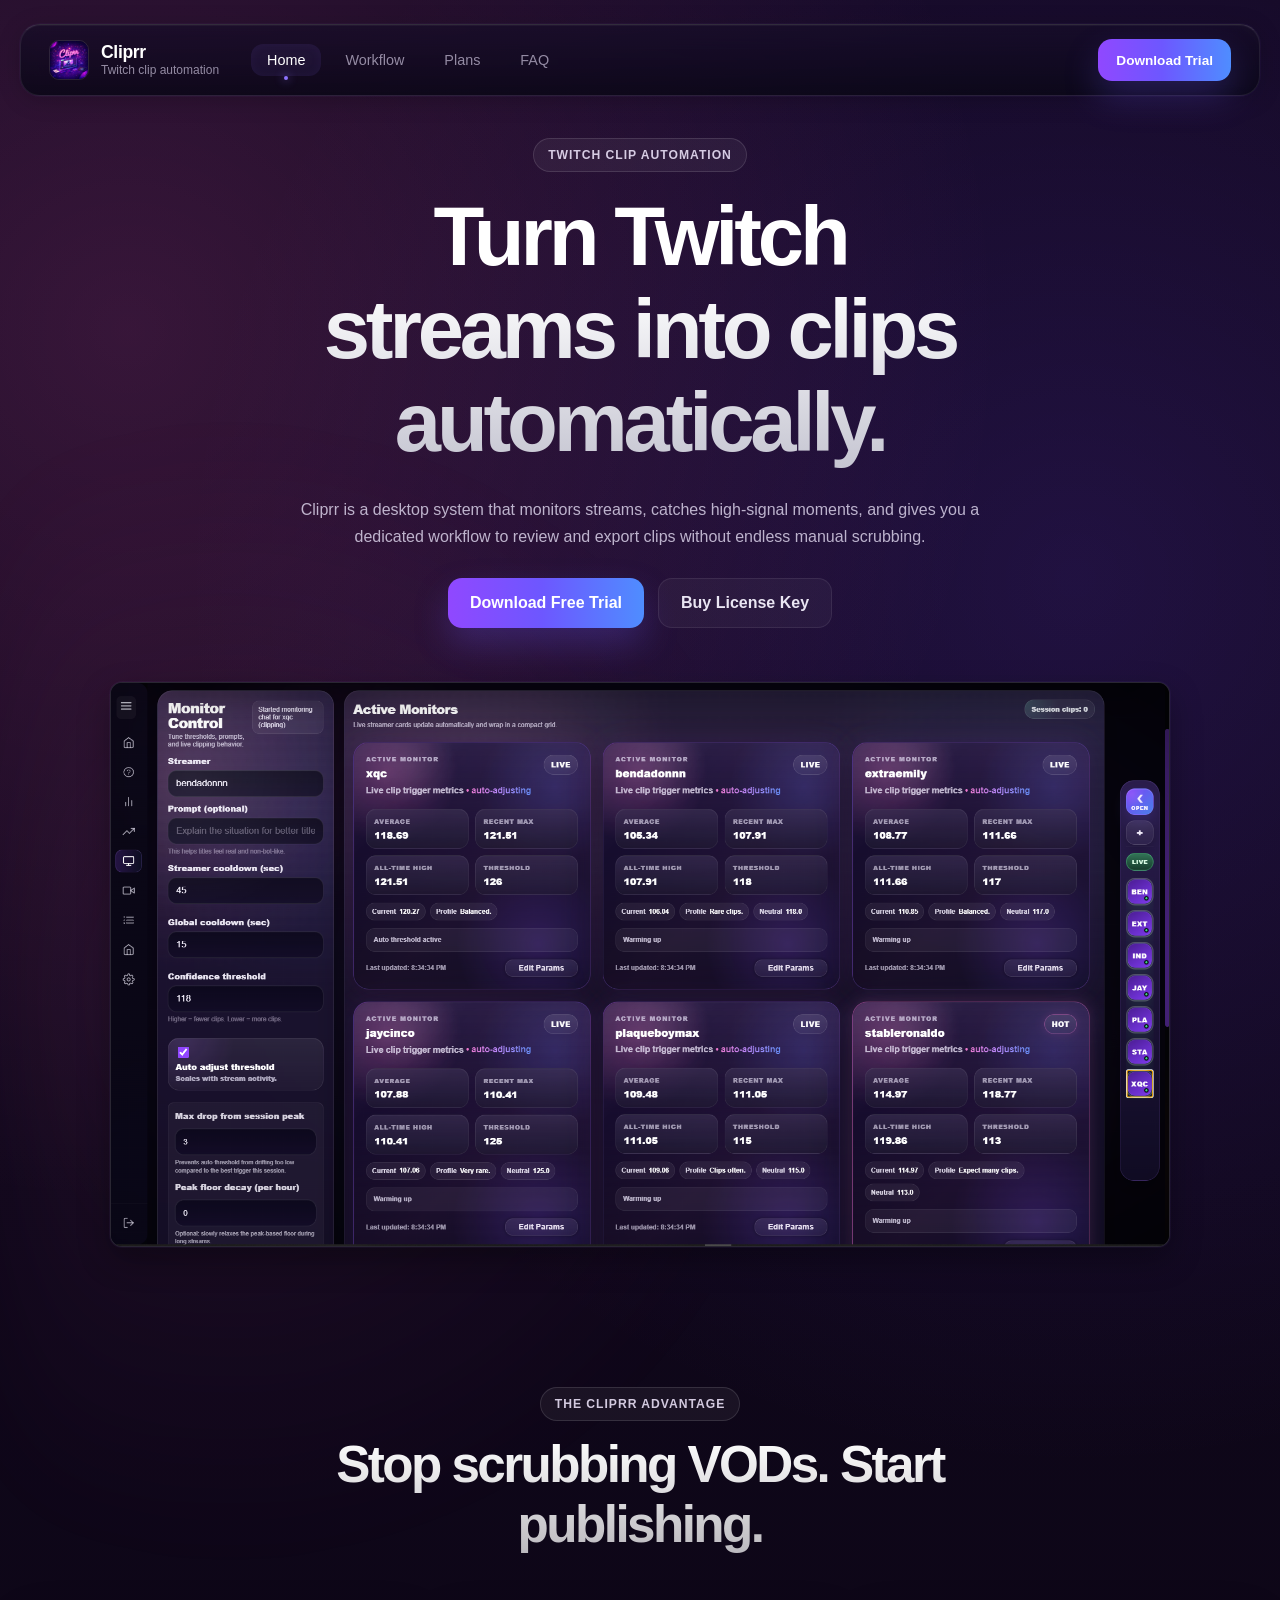
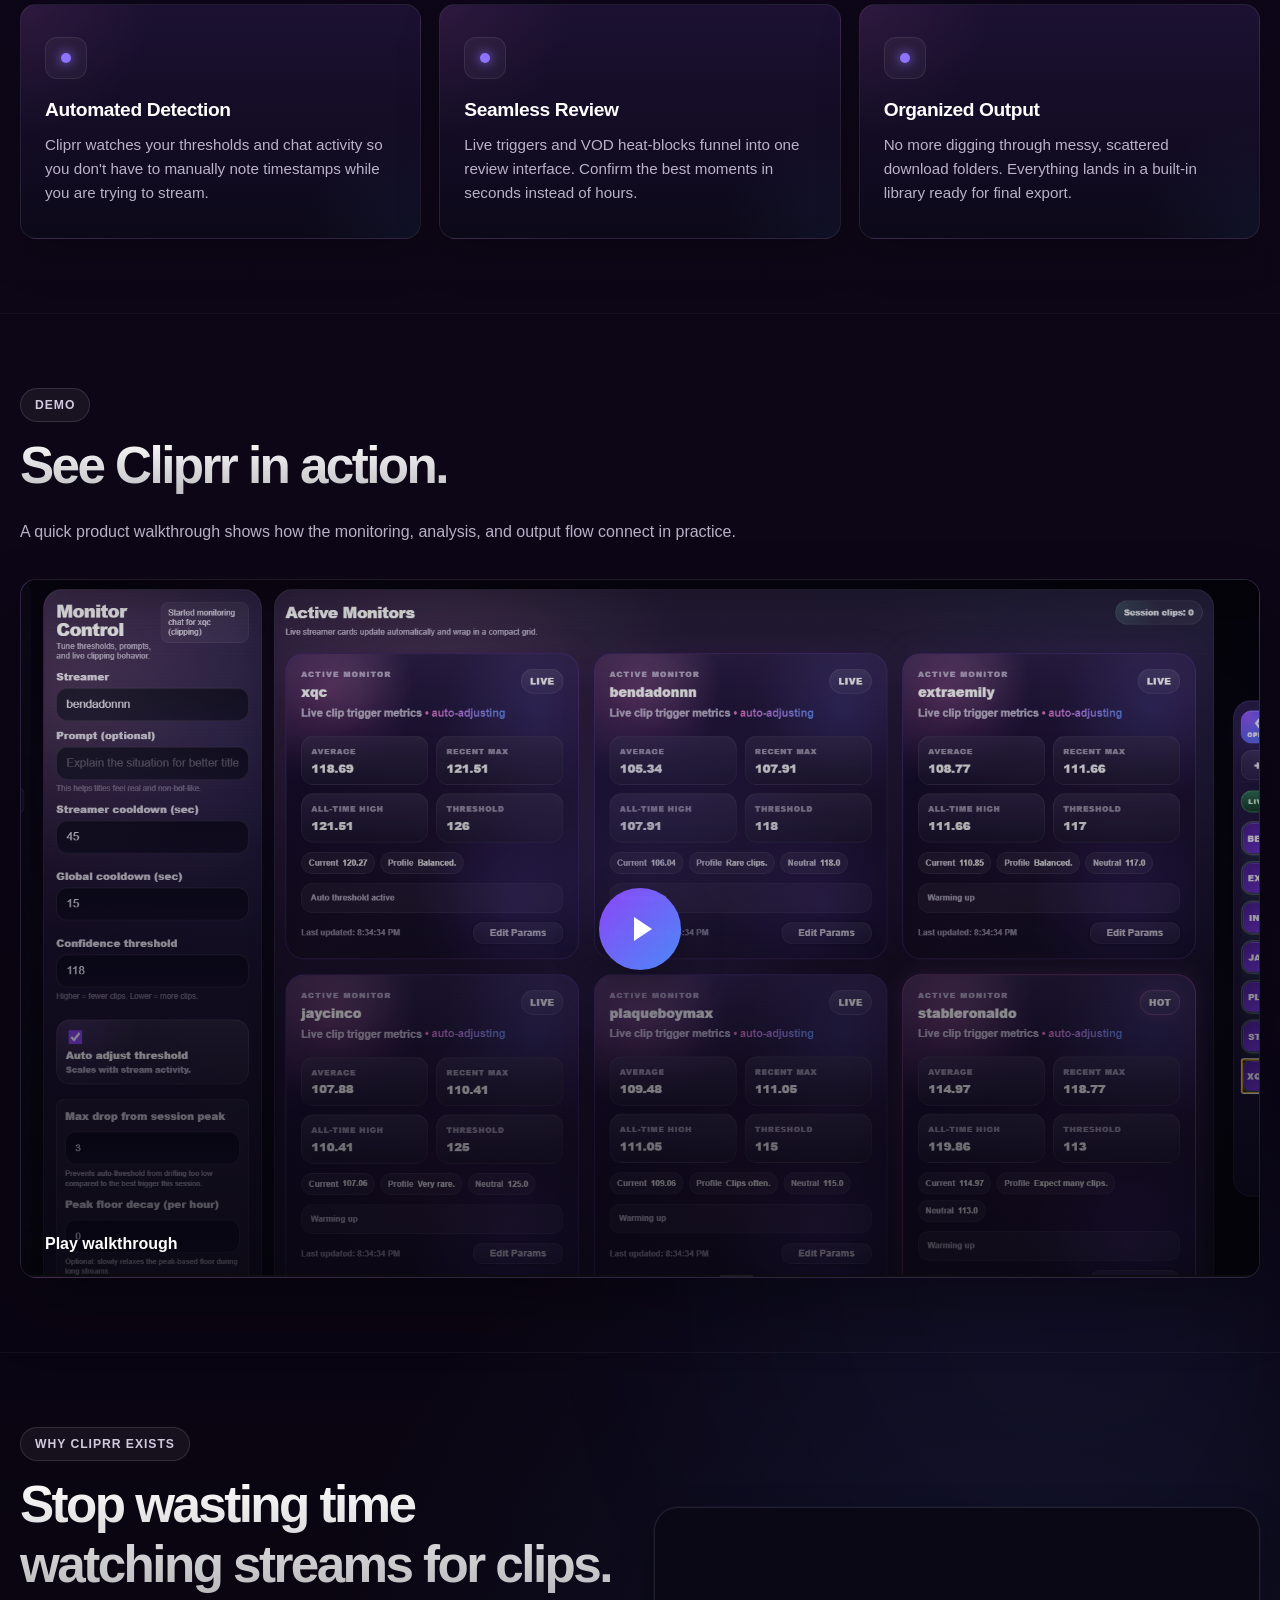
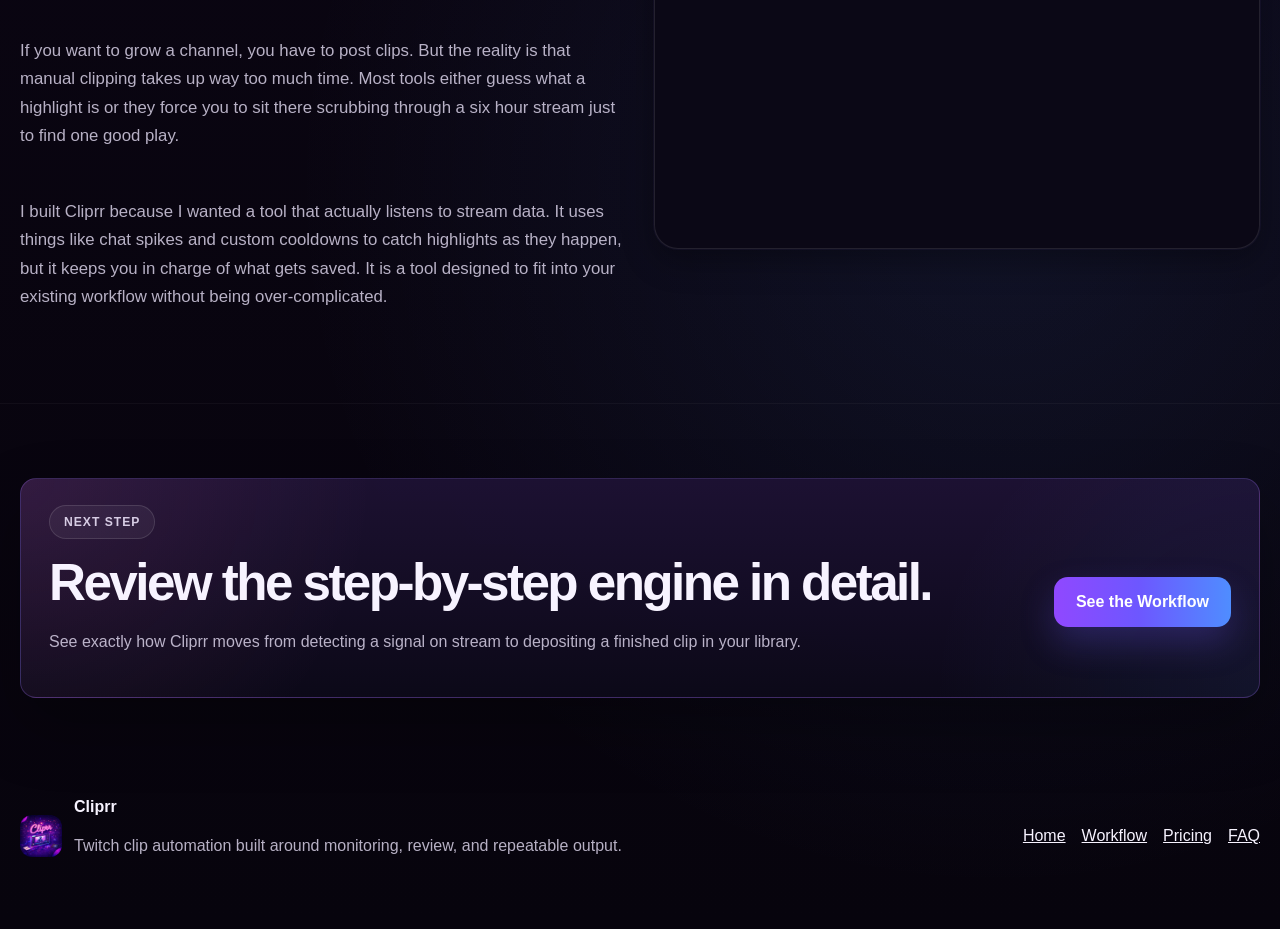
==== commit cab3079d: "newpagesadded" ====
--- a/index.html
+++ b/index.html
@@ -30,7 +30,7 @@
     </nav>
 
     <div class="topbar-actions">
-      <a class="button" href="https://github.com/Jogozinn/cliprr-releases/releases/latest">Download Trial</a>
+      <a class="button" href="./download.html">Download Trial</a>
       <button class="mobile-toggle" type="button" data-mobile-toggle aria-expanded="false" aria-label="Open navigation">
         <span></span><span></span><span></span>
       </button>
@@ -43,7 +43,7 @@
       <a class="mobile-link" href="./pricing.html">Plans</a>
       <a class="mobile-link" href="./faq.html">FAQ</a>
     </nav>
-    <a class="button mobile-panel-cta" href="https://github.com/Jogozinn/cliprr-releases/releases/latest">Download Trial</a>
+    <a class="button mobile-panel-cta" href="./download.html">Download Trial</a>
   </div>
 </header>
 
@@ -63,7 +63,7 @@
                 Cliprr is a desktop system that monitors streams, catches high-signal moments, and gives you a dedicated workflow to review and export clips without endless manual scrubbing.
               </p>
               <div class="action-row">
-                <a class="button" href="https://github.com/Jogozinn/cliprr-releases/releases/latest">Download Free Trial</a>
+                <a class="button" href="./download.html">Download Free Trial</a>
                 <a class="button-secondary" href="./pricing.html">Buy License Key</a>
               </div>
             </div>
@@ -90,19 +90,31 @@
             </div>
             
             <div class="audience-grid">
-              <article class="audience-card">
-                <strong>Automated Detection</strong>
-                <p>Cliprr watches your thresholds and chat activity so you don't have to manually note timestamps while you are trying to stream.</p>
-              </article>
-              <article class="audience-card">
-                <strong>Seamless Review</strong>
-                <p>Live triggers and VOD heat-blocks funnel into one review interface. Confirm the best moments in seconds instead of hours.</p>
-              </article>
-              <article class="audience-card">
-                <strong>Organized Output</strong>
-                <p>No more digging through messy, scattered download folders. Everything lands in a built-in library ready for final export.</p>
-              </article>
-            </div>
+  <article class="audience-card">
+    <div class="card-icon">
+      <!-- Simple SVG icon or CSS decoration -->
+      <span class="icon-pulse"></span>
+    </div>
+    <strong>Automated Detection</strong>
+    <p>Cliprr watches your thresholds and chat activity so you don't have to manually note timestamps while you are trying to stream.</p>
+  </article>
+  
+  <article class="audience-card">
+    <div class="card-icon">
+      <span class="icon-pulse"></span>
+    </div>
+    <strong>Seamless Review</strong>
+    <p>Live triggers and VOD heat-blocks funnel into one review interface. Confirm the best moments in seconds instead of hours.</p>
+  </article>
+  
+  <article class="audience-card">
+    <div class="card-icon">
+      <span class="icon-pulse"></span>
+    </div>
+    <strong>Organized Output</strong>
+    <p>No more digging through messy, scattered download folders. Everything lands in a built-in library ready for final export.</p>
+  </article>
+</div>
           </div>
         </section>
 
--- a/assets/styles/site.css
+++ b/assets/styles/site.css
@@ -489,6 +489,237 @@
   transition: border-color 0.3s ease, box-shadow 0.3s ease, transform 0.3s ease;
 }
 
+/* Card Container Styles */
+.audience-card {
+  position: relative;
+  overflow: hidden;
+  padding: 32px 24px;
+  border: 1px solid var(--line-soft);
+  border-radius: var(--radius-lg);
+  /* Matching the panel background logic from Source 10 */
+  background:
+    radial-gradient(circle at 0% 0%, rgba(255, 118, 205, 0.08), transparent 28%),
+    radial-gradient(circle at 100% 100%, rgba(90, 149, 255, 0.06), transparent 26%),
+    linear-gradient(180deg, rgba(30, 18, 52, 0.94), rgba(12, 9, 25, 0.96));
+  box-shadow: var(--shadow-soft);
+  transition: transform 0.3s ease, border-color 0.3s ease, box-shadow 0.3s ease;
+}
+
+/* Card Content Styling */
+.audience-card strong {
+  display: block;
+  margin-bottom: 12px;
+  font-size: 1.2rem;
+  letter-spacing: -0.02em;
+  color: #fff;
+}
+
+.audience-card p {
+  margin: 0;
+  font-size: 0.95rem;
+  line-height: 1.6;
+  color: var(--text-muted); /* Consistent with other copy */
+}
+
+/* Optional Card Icon Decoration */
+.card-icon {
+  width: 42px;
+  height: 42px;
+  margin-bottom: 20px;
+  border-radius: 12px;
+  background: rgba(255, 255, 255, 0.04);
+  border: 1px solid rgba(255, 255, 255, 0.08);
+  display: flex;
+  align-items: center;
+  justify-content: center;
+}
+
+
+/* =========================
+   Download page additions
+   Append to site.css
+   ========================= */
+
+[data-page="download"] .hero-copy h1 {
+  max-width: 860px;
+}
+
+.download-hero {
+  background: radial-gradient(circle at 50% 100%, rgba(141, 115, 255, 0.08), transparent 54%);
+}
+
+.download-hero-note {
+  max-width: 640px;
+  margin: 18px auto 0;
+  color: var(--text-soft);
+  font-size: 0.95rem;
+}
+
+.download-grid,
+.download-steps-grid {
+  display: grid;
+  gap: 18px;
+}
+
+.download-grid {
+  grid-template-columns: repeat(2, minmax(0, 1fr));
+}
+
+.download-card {
+  display: grid;
+  gap: 18px;
+  min-height: 100%;
+}
+
+.download-list {
+  margin: 0;
+  padding: 0;
+  list-style: none;
+  display: grid;
+  gap: 12px;
+}
+
+.download-list li,
+.download-check-item {
+  position: relative;
+  padding-left: 18px;
+  color: var(--text-muted);
+  line-height: 1.65;
+}
+
+.download-list li::before,
+.download-check-item::before {
+  content: "";
+  position: absolute;
+  left: 0;
+  top: 11px;
+  width: 8px;
+  height: 8px;
+  border-radius: 999px;
+  background: linear-gradient(180deg, var(--pink), var(--blue));
+}
+
+.download-actions {
+  margin-top: auto;
+}
+
+.download-steps-grid {
+  grid-template-columns: repeat(3, minmax(0, 1fr));
+}
+
+.step-card {
+  display: grid;
+  gap: 14px;
+}
+
+.step-card .workflow-step {
+  font-size: 2.8rem;
+}
+
+.download-ai-panel {
+  display: grid;
+  gap: 18px;
+  align-self: stretch;
+}
+
+.download-checklist {
+  gap: 14px;
+}
+
+.download-inline-actions {
+  align-items: center;
+}
+
+@media (max-width: 1200px) {
+  .download-steps-grid {
+    grid-template-columns: 1fr;
+  }
+}
+
+@media (max-width: 920px) {
+  .download-grid {
+    grid-template-columns: 1fr;
+  }
+
+  .download-hero-note {
+    margin-left: 0;
+    margin-right: 0;
+  }
+}
+
+.ai-setup-hero {
+  background: radial-gradient(circle at 50% 100%, rgba(141, 115, 255, 0.1), transparent 52%);
+}
+
+.ai-setup-note {
+  margin-top: 14px;
+  color: var(--text-soft);
+  font-size: 0.92rem;
+}
+
+.ai-setup-sidecard,
+.ai-setup-panel {
+  align-self: center;
+}
+
+.ai-command-block {
+  margin: 20px 0 18px;
+  padding: 18px 20px;
+  border: 1px solid rgba(141, 115, 255, 0.24);
+  border-radius: var(--radius-md);
+  background: rgba(8, 6, 18, 0.72);
+  box-shadow: inset 0 0 0 1px rgba(255, 255, 255, 0.02);
+  overflow-x: auto;
+}
+
+.ai-command-block code {
+  display: block;
+  color: #fff;
+  font-size: 1rem;
+  font-weight: 700;
+  letter-spacing: 0.01em;
+  white-space: nowrap;
+}
+
+.ai-setup-faq-grid {
+  grid-template-columns: repeat(3, minmax(0, 1fr));
+}
+
+@media (max-width: 1200px) {
+  .ai-setup-faq-grid {
+    grid-template-columns: 1fr 1fr;
+  }
+}
+
+@media (max-width: 920px) {
+  .ai-setup-faq-grid {
+    grid-template-columns: 1fr;
+  }
+
+  .ai-command-block code {
+    white-space: pre-wrap;
+    word-break: break-word;
+  }
+}
+
+
+.icon-pulse {
+  width: 10px;
+  height: 10px;
+  background: var(--violet);
+  border-radius: 50%;
+  box-shadow: 0 0 12px var(--violet);
+}
+
+/* Hover States for Desktop */
+@media (hover: hover) and (pointer: fine) {
+  .audience-card:hover {
+    transform: translateY(-6px);
+    border-color: rgba(164, 118, 255, 0.26);
+    box-shadow: 0 18px 42px rgba(0, 0, 0, 0.45), 0 0 0 1px rgba(164, 118, 255, 0.12);
+  }
+}
+
 .panel {
   padding: 20px;
 }
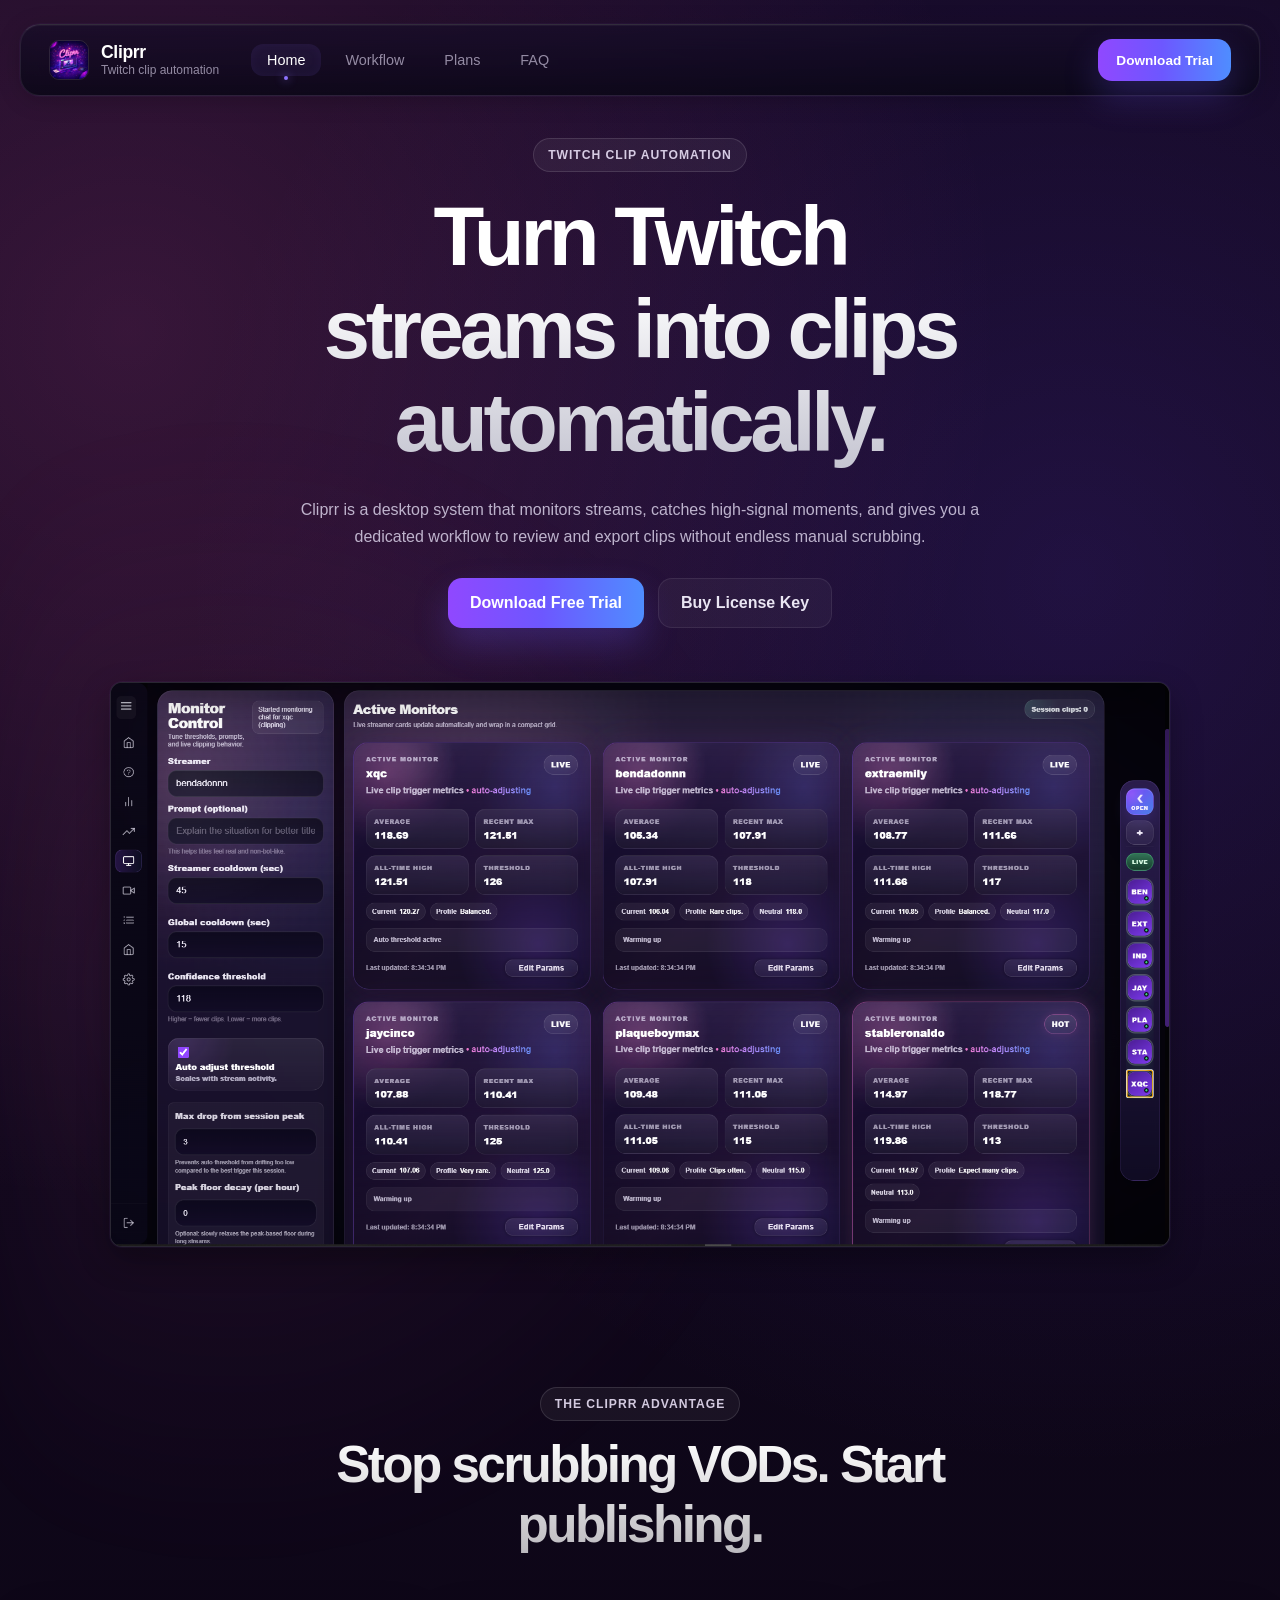
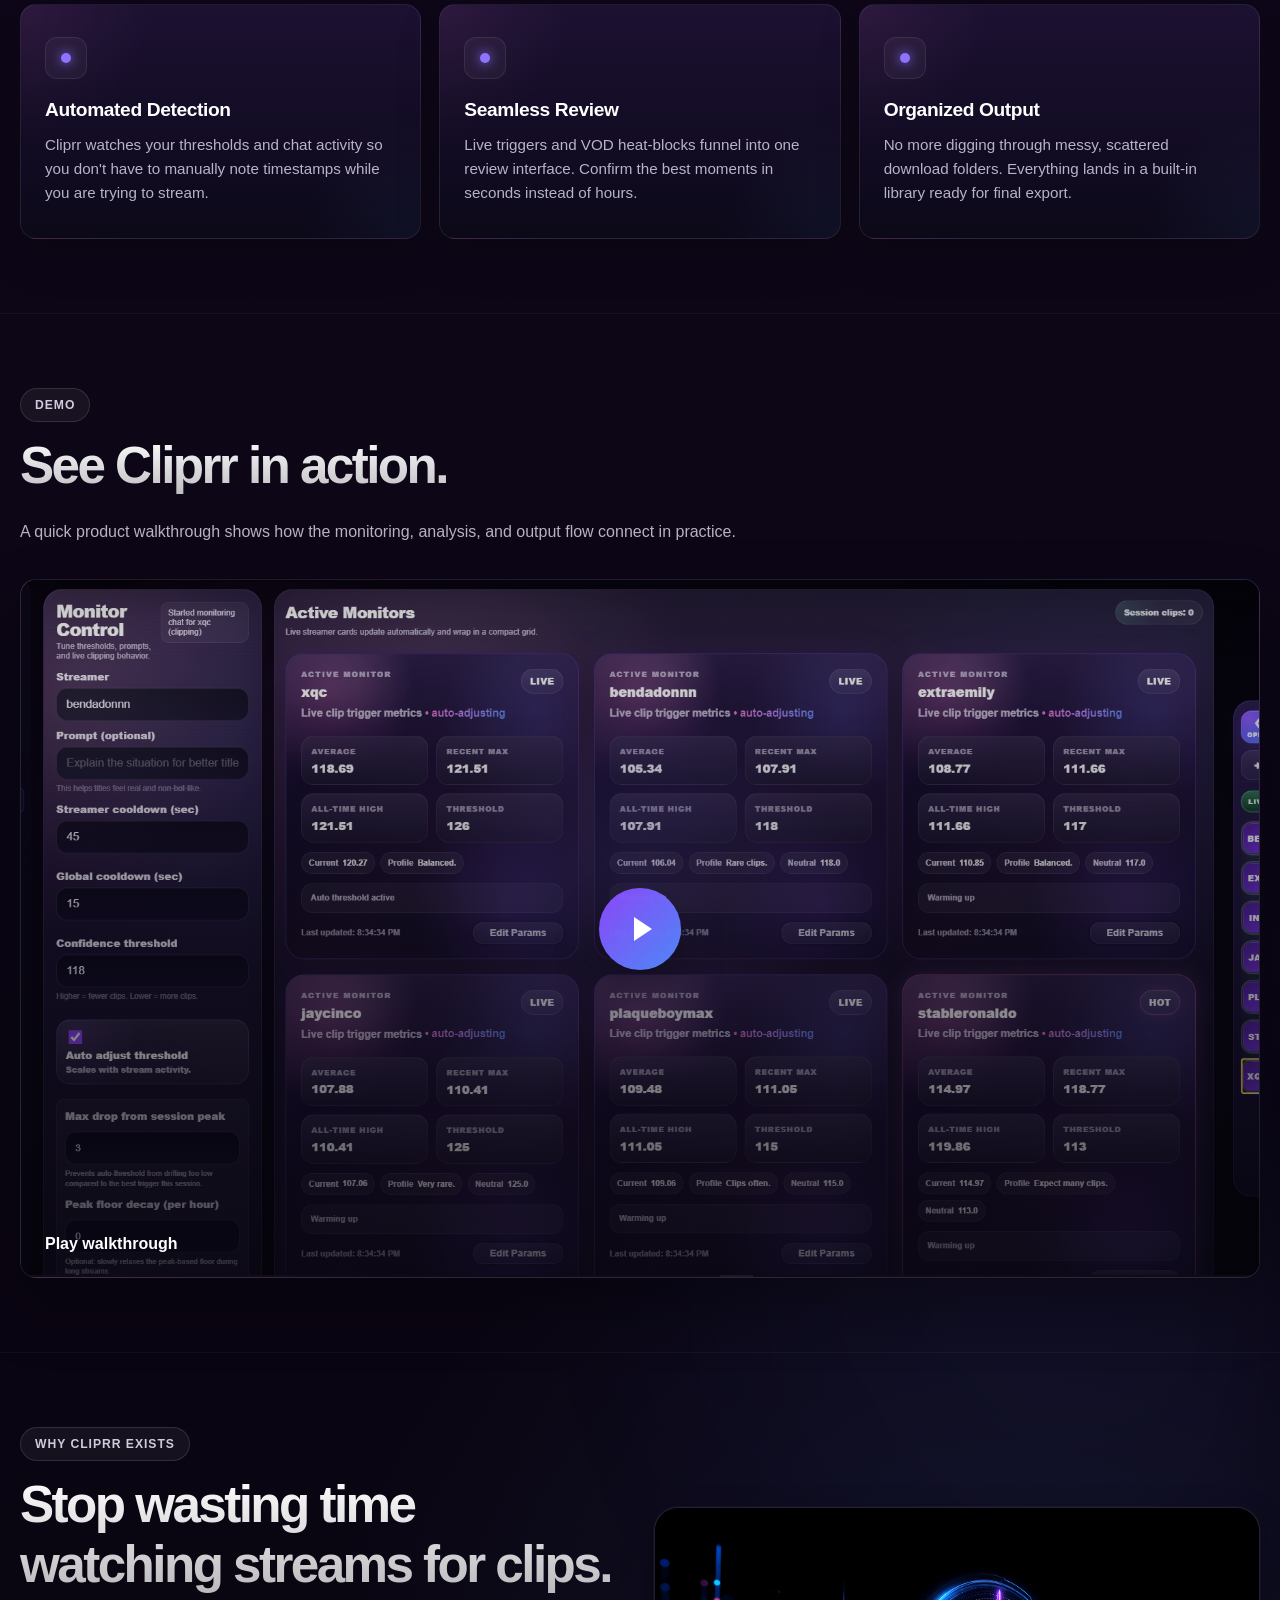
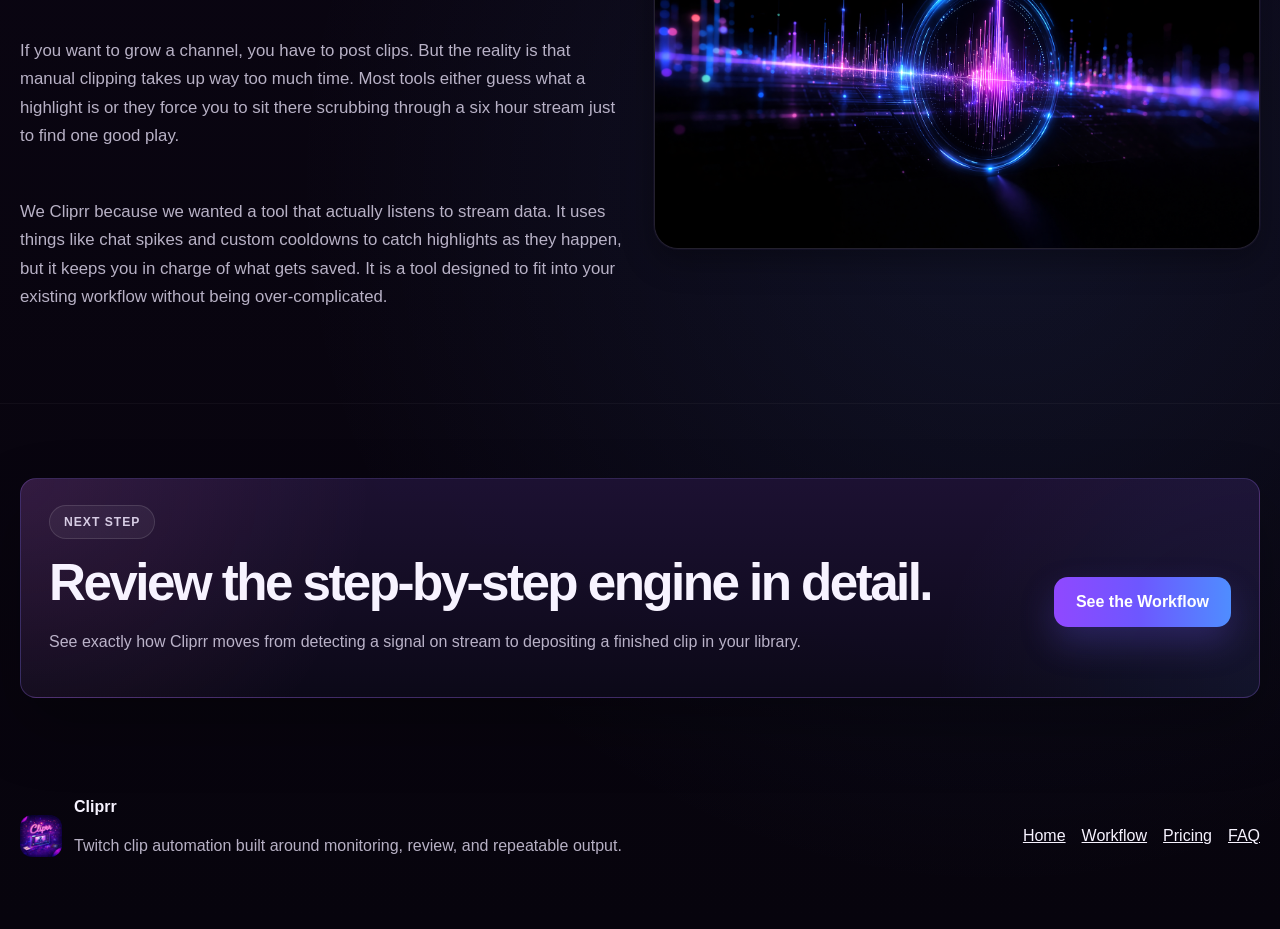
==== commit 315550c5: "mhd fixes" ====
--- a/index.html
+++ b/index.html
@@ -167,7 +167,7 @@
         If you want to grow a channel, you have to post clips. But the reality is that manual clipping takes up way too much time. Most tools either guess what a highlight is or they force you to sit there scrubbing through a six hour stream just to find one good play.
       </p>
       <p class="section-copy">
-        I built Cliprr because I wanted a tool that actually listens to stream data. It uses things like chat spikes and custom cooldowns to catch highlights as they happen, but it keeps you in charge of what gets saved. It is a tool designed to fit into your existing workflow without being over-complicated.
+        We Cliprr because we wanted a tool that actually listens to stream data. It uses things like chat spikes and custom cooldowns to catch highlights as they happen, but it keeps you in charge of what gets saved. It is a tool designed to fit into your existing workflow without being over-complicated.
       </p>
     </div>
     
--- a/assets/styles/site.css
+++ b/assets/styles/site.css
@@ -647,6 +647,30 @@
   }
 }
 
+/* Fix for the side-by-side cards on Download page */
+.download-grid {
+  grid-template-columns: repeat(2, minmax(0, 1fr)); /* Force side-by-side */
+  align-items: stretch; /* Ensures cards are same height */
+  gap: 24px;
+}
+
+/* Ensure the card internal structure pushes the button to the bottom */
+.download-card {
+  display: flex;
+  flex-direction: column;
+}
+
+.download-card .plan-actions {
+  margin-top: auto; /* Pushes the button to the bottom regardless of text length */
+}
+
+/* Fix for the logo underline in the topbar */
+.brand-lockup {
+  text-decoration: none !important;
+}
+
+
+
 .ai-setup-hero {
   background: radial-gradient(circle at 50% 100%, rgba(141, 115, 255, 0.1), transparent 52%);
 }
@@ -702,6 +726,18 @@
   }
 }
 
+.ai-setup-panel {
+  align-self: center;
+  direction: ltr; 
+  display: flex;
+  flex-direction: column;
+  align-items: flex-start; /* This stops the bubble from stretching! */
+  gap: 12px; 
+}
+/* 3. Reset the heading margin since we are using 'gap' now */
+.ai-setup-panel h3 {
+  margin-top: 6px; 
+}
 
 .icon-pulse {
   width: 10px;
@@ -908,8 +944,8 @@
 }
 
 .plan-card-flat {
-  transform: none;
-  margin-top: 0;
+  transform: none !important;
+  margin-top: 0 !important;
 }
 
 .plans-grid-single {
